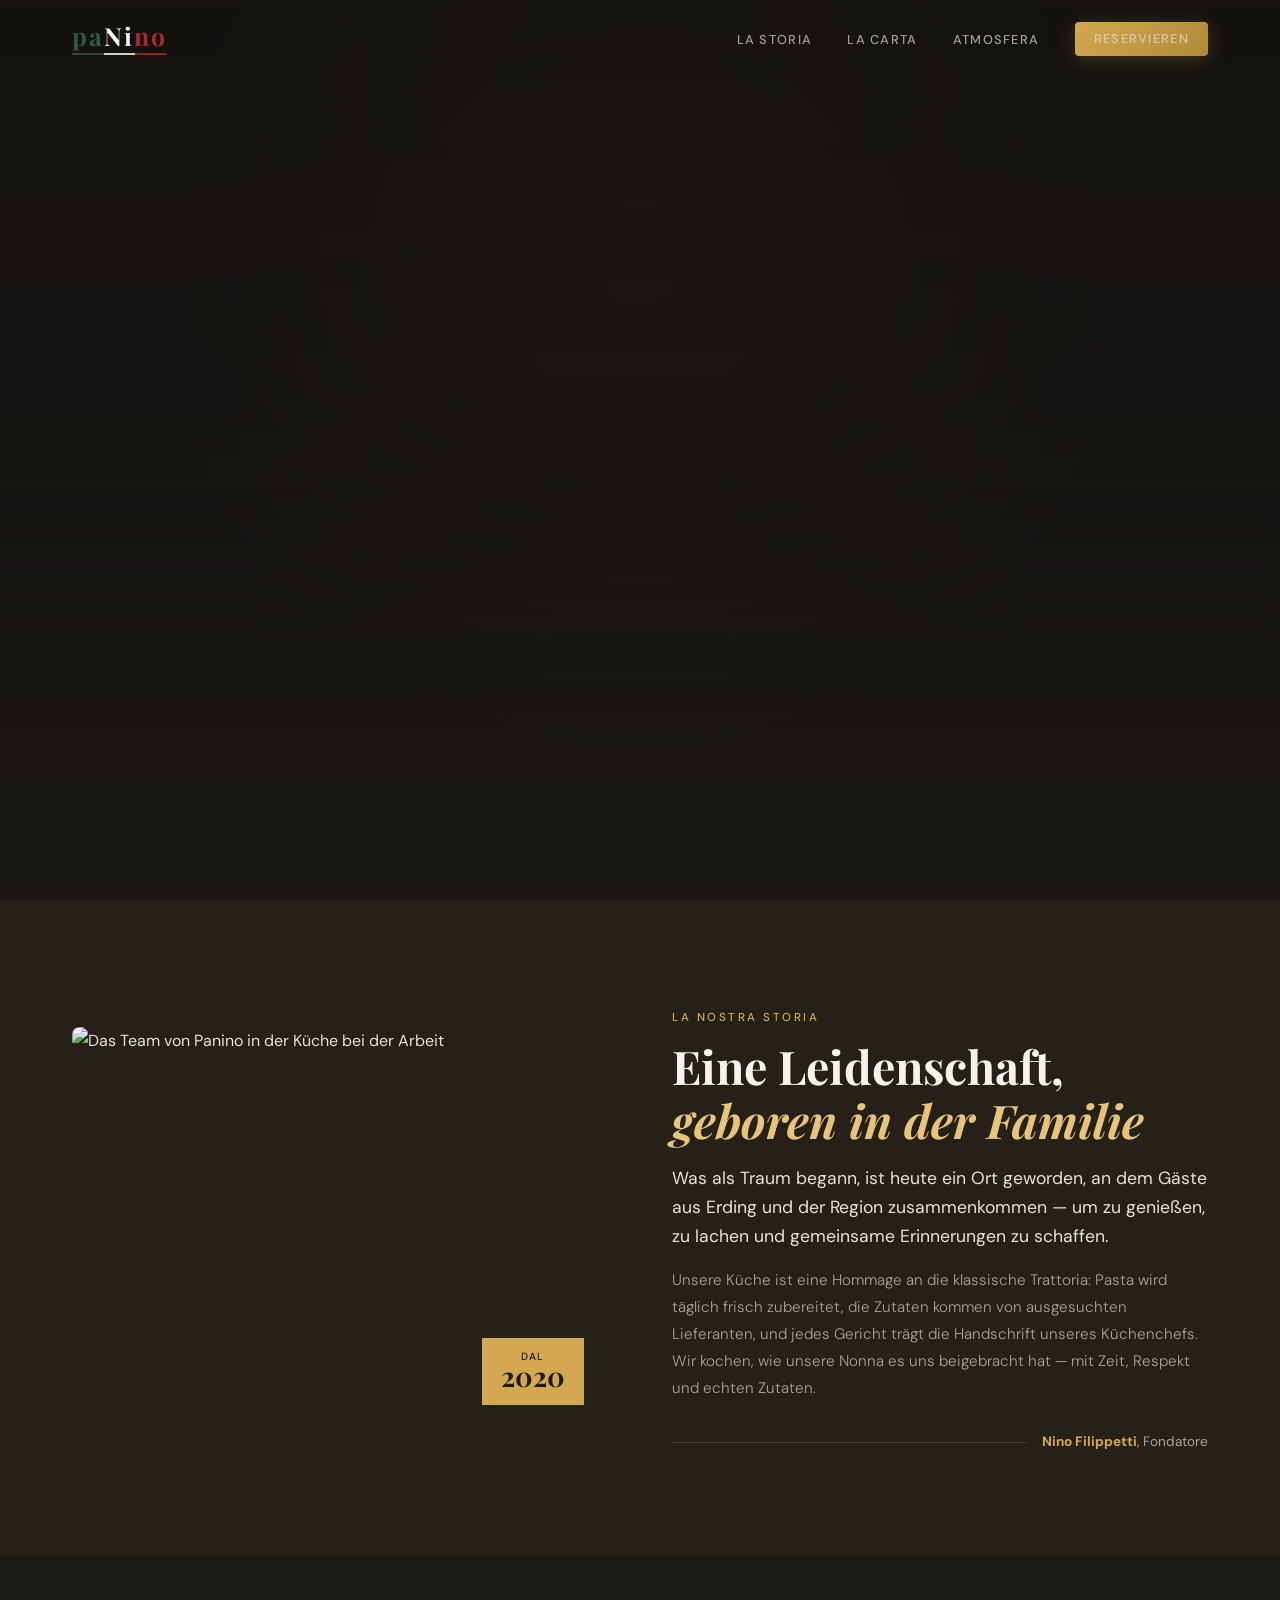
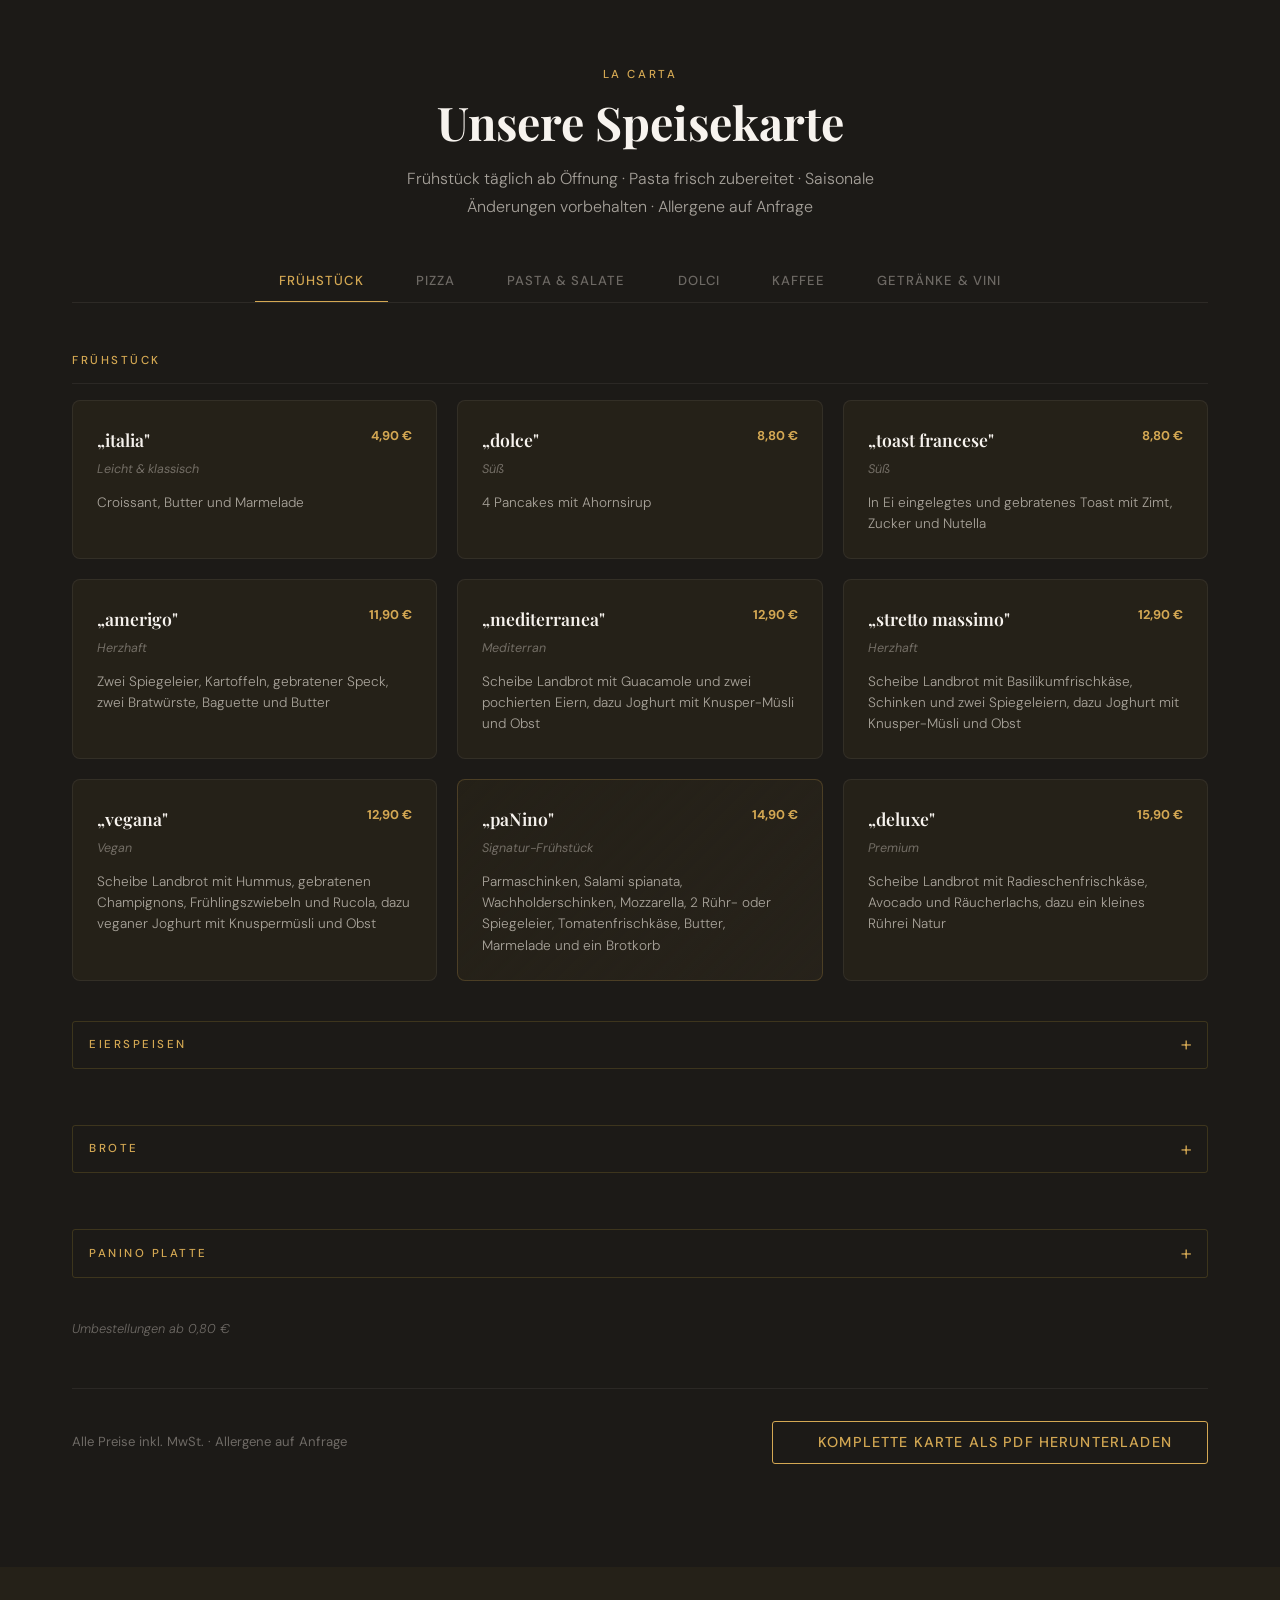
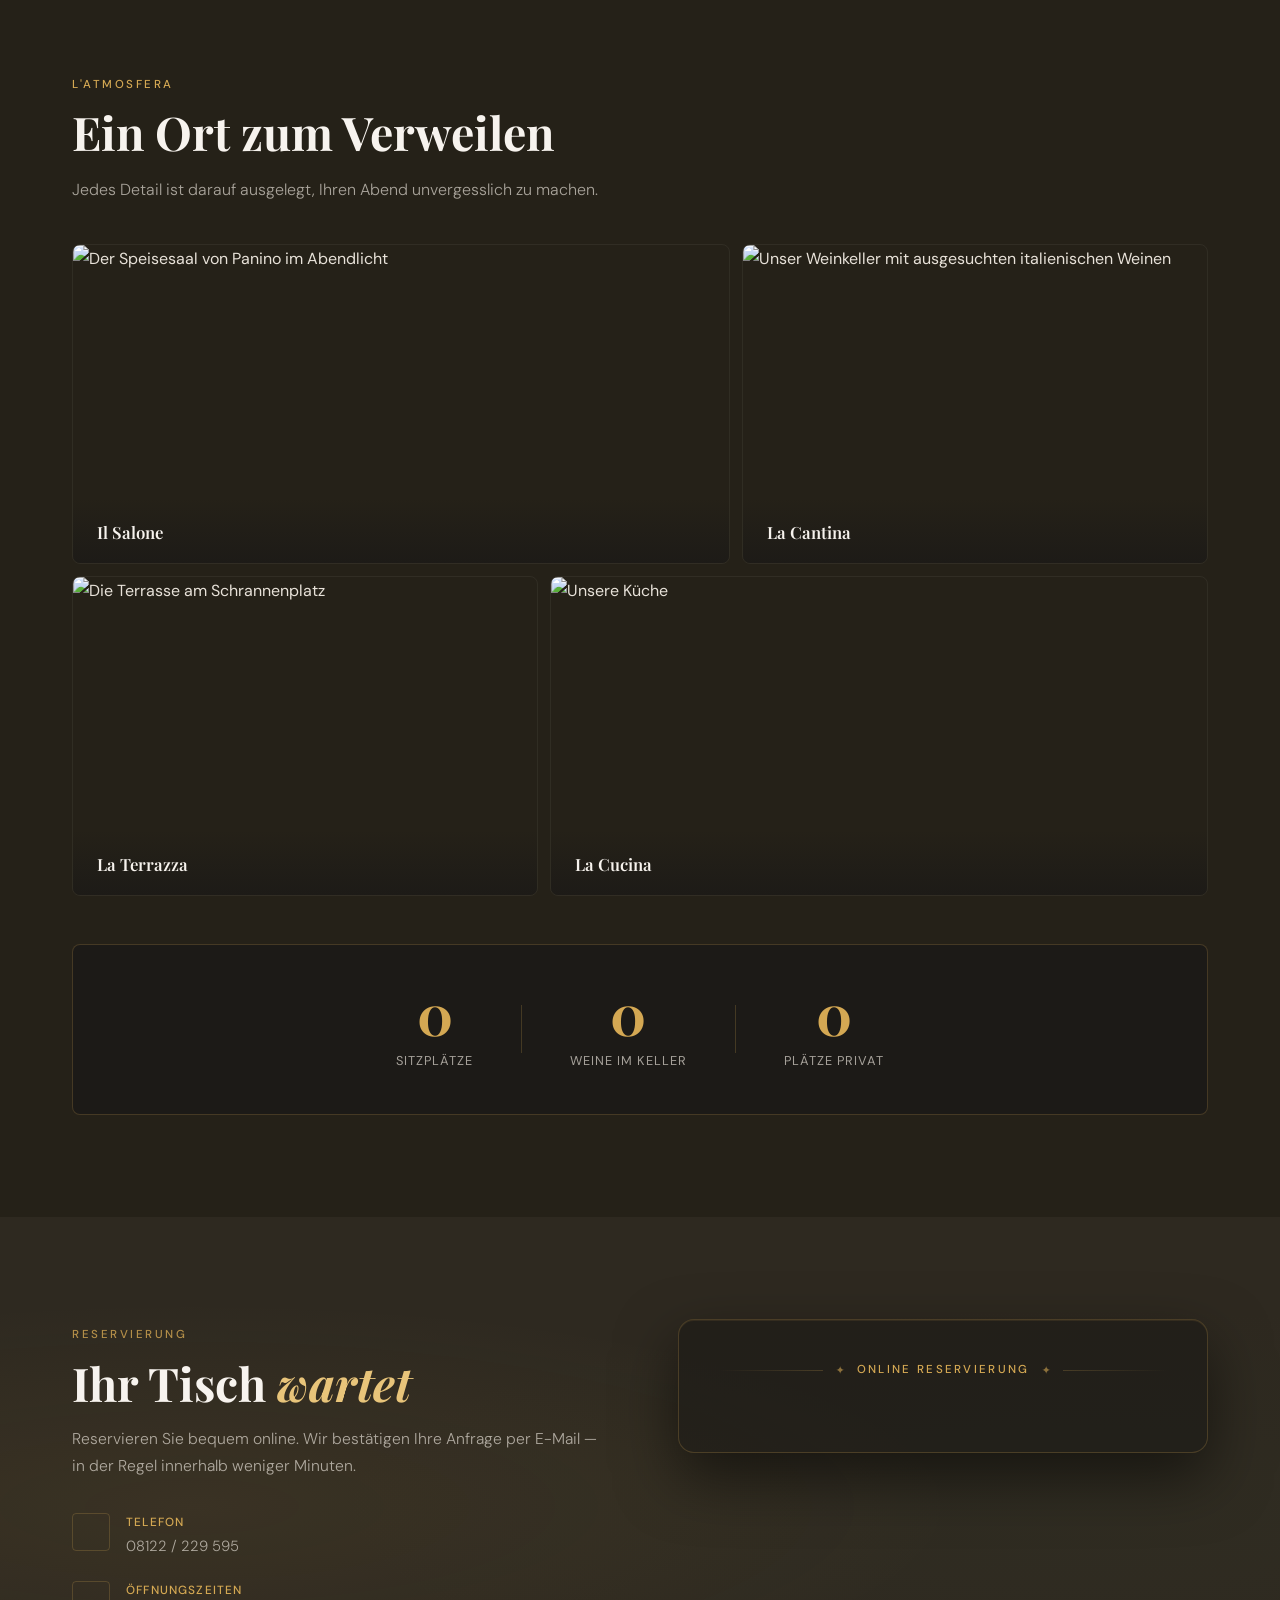
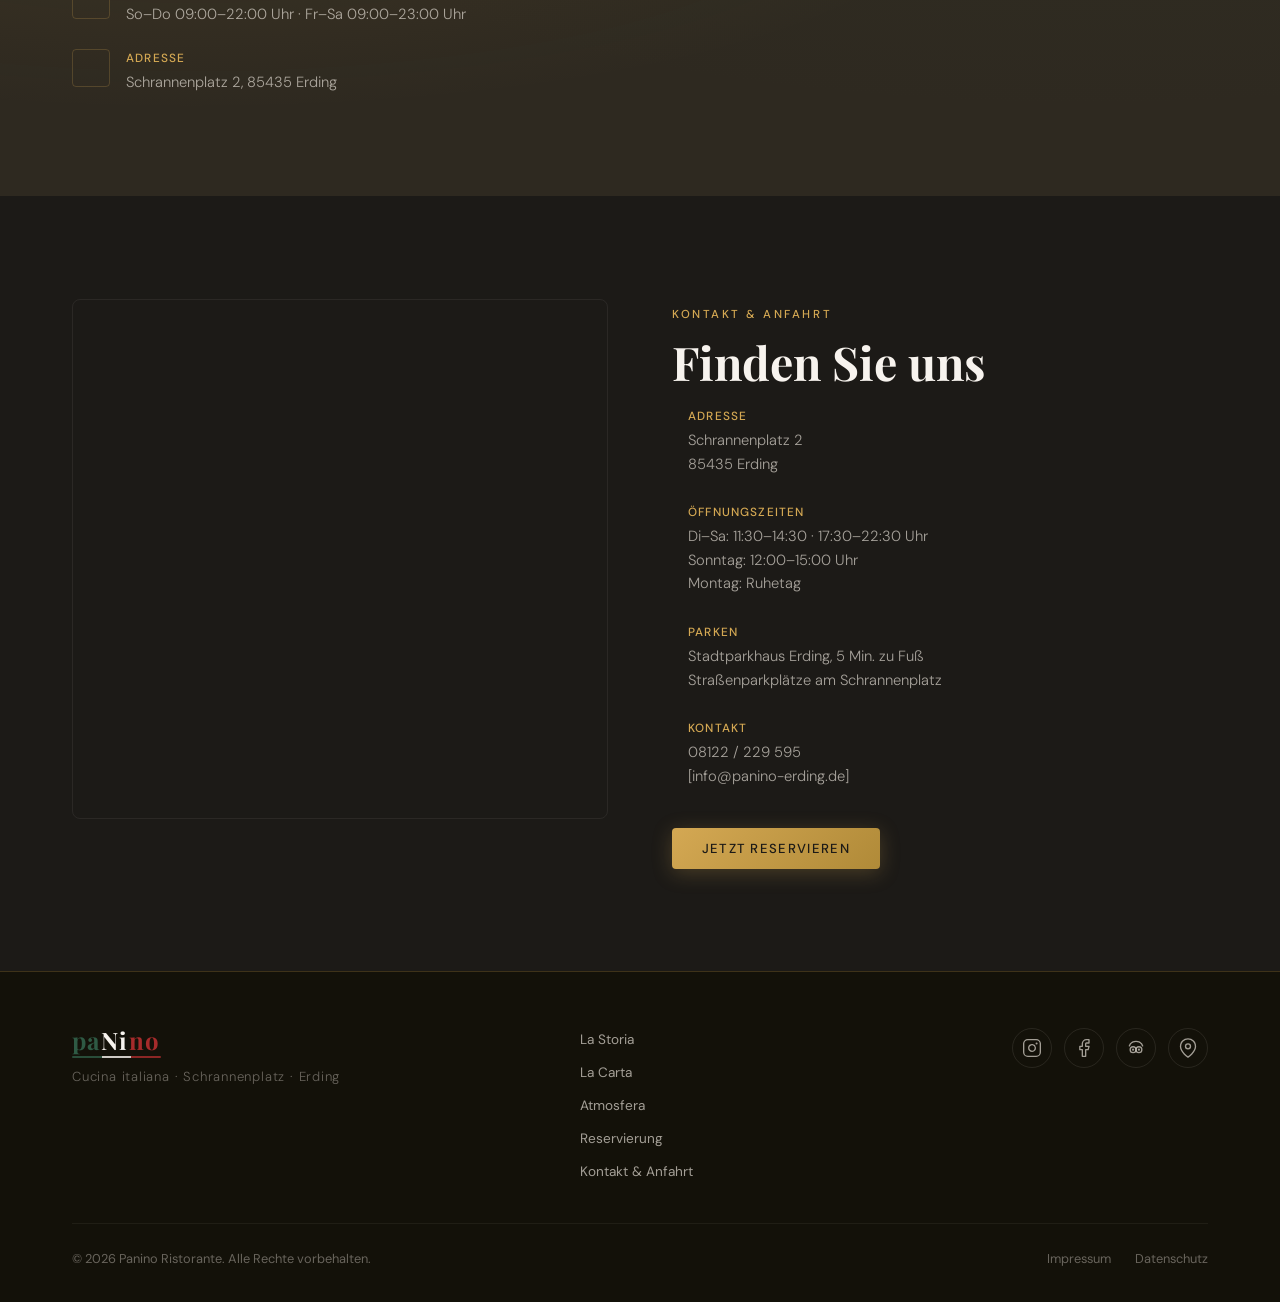
==== index.html @ 469fb8ca "bdfb" ====
<!DOCTYPE html>
<html lang="de">
<head>
  <meta charset="UTF-8">
  <meta name="viewport" content="width=device-width, initial-scale=1.0">
  <meta name="description" content="Panino – Cucina italiana am Schrannenplatz in Erding. Authentische italienische Küche, frische Pasta und edles Ambiente. Tisch online reservieren.">
  <meta property="og:title" content="Panino – Ristorante · Erding">
  <meta property="og:description" content="Cucina italiana am Schrannenplatz in Erding.">
  <title>Panino – Ristorante · Erding</title>

  <link rel="icon" href="assets/icons/favicon.svg" type="image/svg+xml">
  <link rel="preconnect" href="https://fonts.googleapis.com">
  <link rel="preconnect" href="https://fonts.gstatic.com" crossorigin>
  <link href="https://fonts.googleapis.com/css2?family=Playfair+Display:ital,wght@0,400;0,700;1,400&family=DM+Sans:opsz,wght@9..40,300;9..40,400;9..40,500&display=swap" rel="stylesheet">
  <link rel="stylesheet" href="css/style.css">
</head>
<body>

  <!-- ══════════════════════════════════════
       NAVIGATION
  ══════════════════════════════════════ -->
  <header class="nav" id="nav">
    <div class="container nav-inner">
      <a href="#home" class="nav-logo" aria-label="Panino – Startseite">
        <span class="logo-wordmark"><span class="logo-pa">pa</span><span class="logo-ni">Ni</span><span class="logo-no">no</span></span>
        <span class="logo-tricolor" aria-hidden="true"></span>
      </a>

      <nav aria-label="Hauptnavigation">
        <ul class="nav-links" id="navLinks" role="list">
          <li><a href="#storia">La Storia</a></li>
          <li><a href="#carta">La Carta</a></li>
          <li><a href="#atmosfera">Atmosfera</a></li>
          <li>
            <a href="#prenotazione" class="btn btn-gold btn-sm">
              Reservieren
            </a>
          </li>
        </ul>
      </nav>

      <button class="nav-toggle" id="navToggle" type="button"
              aria-label="Menü öffnen" aria-expanded="false" aria-controls="navLinks">
        <span></span>
        <span></span>
        <span></span>
      </button>
    </div>
  </header>


  <!-- ══════════════════════════════════════
       1. HERO
  ══════════════════════════════════════ -->
  <section class="hero" id="home" aria-label="Willkommen bei Panino">
    <video class="hero-bg" aria-hidden="true"
           autoplay muted loop playsinline preload="none">
      <source src="https://www.pexels.com/de-de/download/video/6089914/?fps=29.97&h=1080&w=2048"
              type="video/mp4">
    </video>
    <div class="hero-overlay" aria-hidden="true"></div>

    <div class="hero-content">
      <p class="hero-eyebrow" data-gsap="eyebrow">
        Cucina Italiana &middot; Schrannenplatz, Erding
      </p>
      <h1 class="hero-title">
        <span class="hero-title-line" data-gsap="title-line">Dove ogni pasto</span>
        <span class="hero-title-line hero-title-italic" data-gsap="title-line">diventa un ricordo</span>
      </h1>
      <p class="hero-subtitle" data-gsap="subtitle">
        Authentische italienische Küche, täglich frische Pasta und ein Ambiente,
        das Sie vergessen lässt, wo Sie sind.
      </p>
      <div class="hero-actions" data-gsap="actions">
        <a href="#carta" class="btn btn-outline">Speisekarte entdecken</a>
        <a href="#prenotazione" class="btn btn-gold">
          Tisch reservieren
        </a>
      </div>
    </div>

    <div class="hero-scroll-indicator" aria-hidden="true">
      <div class="scroll-line"></div>
      <span>Scroll</span>
    </div>
  </section>


  <!-- ══════════════════════════════════════
       2. LA STORIA
  ══════════════════════════════════════ -->
  <section class="section storia" id="storia" aria-label="Unsere Geschichte">
    <div class="container storia-grid">

      <div class="storia-image-wrap" data-gsap="from-left">
        <img
          src="https://images.unsplash.com/photo-1414235077428-338989a2e8c0?q=80&w=900&auto=format&fit=crop"
          alt="Das Team von Panino in der Küche bei der Arbeit"
          width="900" height="700"
          loading="lazy">
        <div class="storia-badge" aria-hidden="true">
          <span>dal</span>
          <strong>2020</strong>
        </div>
      </div>

      <div class="storia-text" data-gsap="from-right">
        <span class="section-eyebrow">La nostra storia</span>
        <h2 class="section-title">
          Eine Leidenschaft, <em>geboren in der Familie</em>
        </h2>
        <p class="storia-lead">
          Was als Traum begann, ist heute ein Ort geworden, an dem Gäste aus Erding
          und der Region zusammenkommen — um zu genießen, zu lachen und
          gemeinsame Erinnerungen zu schaffen.
        </p>
        <p class="storia-body">
          Unsere Küche ist eine Hommage an die klassische Trattoria:
          Pasta wird täglich frisch zubereitet, die Zutaten kommen von
          ausgesuchten Lieferanten, und jedes Gericht trägt die
          Handschrift unseres Küchenchefs.
          Wir kochen, wie unsere Nonna es uns beigebracht hat —
          mit Zeit, Respekt und echten Zutaten.
        </p>
        <div class="storia-signature">
          <div class="signature-line" aria-hidden="true"></div>
          <p><strong>Nino Filippetti</strong>, Fondatore</p>
        </div>
      </div>

    </div>
  </section>


  <!-- ══════════════════════════════════════
       3. LA CARTA
  ══════════════════════════════════════ -->
  <section class="section carta" id="carta" aria-label="Speisekarte">
    <div class="container">

      <div class="carta-header" data-gsap="fade-up">
        <span class="section-eyebrow">La Carta</span>
        <h2 class="section-title">Unsere Speisekarte</h2>
        <p class="section-subtitle">
          Frühstück täglich ab Öffnung · Pasta frisch zubereitet ·
          Saisonale Änderungen vorbehalten · Allergene auf Anfrage
        </p>
      </div>

      <div class="carta-tabs-wrap" data-gsap="fade-up">
        <div class="carta-tabs" role="tablist" aria-label="Speisekarte Kategorien">
          <button class="tab-btn active" role="tab" type="button"
                  aria-selected="true" aria-controls="tab-fruehstueck" data-tab="fruehstueck">
            Frühstück
          </button>
          <button class="tab-btn" role="tab" type="button"
                  aria-selected="false" aria-controls="tab-pizza" data-tab="pizza">
            Pizza
          </button>
          <button class="tab-btn" role="tab" type="button"
                  aria-selected="false" aria-controls="tab-pasta" data-tab="pasta">
            Pasta &amp; Salate
          </button>
          <button class="tab-btn" role="tab" type="button"
                  aria-selected="false" aria-controls="tab-dolci" data-tab="dolci">
            Dolci
          </button>
          <button class="tab-btn" role="tab" type="button"
                  aria-selected="false" aria-controls="tab-kaffee" data-tab="kaffee">
            Kaffee
          </button>
          <button class="tab-btn" role="tab" type="button"
                  aria-selected="false" aria-controls="tab-getraenke" data-tab="getraenke">
            Getränke &amp; Vini
          </button>
        </div>
      </div>

      <!-- Frühstück -->
      <div class="tab-panel active" id="tab-fruehstueck" role="tabpanel">

        <div class="menu-subsection">
          <span class="menu-subsection-title">Frühstück</span>
        </div>
        <div class="vini-grid">
          <article class="vino-card">
            <div class="vino-top">
              <div><h3>„italia"</h3><p class="vino-region">Leicht &amp; klassisch</p></div>
              <div class="vino-prices"><span><strong>4,90 €</strong></span></div>
            </div>
            <p class="vino-desc">Croissant, Butter und Marmelade</p>
          </article>
          <article class="vino-card">
            <div class="vino-top">
              <div><h3>„dolce"</h3><p class="vino-region">Süß</p></div>
              <div class="vino-prices"><span><strong>8,80 €</strong></span></div>
            </div>
            <p class="vino-desc">4 Pancakes mit Ahornsirup</p>
          </article>
          <article class="vino-card">
            <div class="vino-top">
              <div><h3>„toast francese"</h3><p class="vino-region">Süß</p></div>
              <div class="vino-prices"><span><strong>8,80 €</strong></span></div>
            </div>
            <p class="vino-desc">In Ei eingelegtes und gebratenes Toast mit Zimt, Zucker und Nutella</p>
          </article>
          <article class="vino-card">
            <div class="vino-top">
              <div><h3>„amerigo"</h3><p class="vino-region">Herzhaft</p></div>
              <div class="vino-prices"><span><strong>11,90 €</strong></span></div>
            </div>
            <p class="vino-desc">Zwei Spiegeleier, Kartoffeln, gebratener Speck, zwei Bratwürste, Baguette und Butter</p>
          </article>
          <article class="vino-card">
            <div class="vino-top">
              <div><h3>„mediterranea"</h3><p class="vino-region">Mediterran</p></div>
              <div class="vino-prices"><span><strong>12,90 €</strong></span></div>
            </div>
            <p class="vino-desc">Scheibe Landbrot mit Guacamole und zwei pochierten Eiern, dazu Joghurt mit Knusper-Müsli und Obst</p>
          </article>
          <article class="vino-card">
            <div class="vino-top">
              <div><h3>„stretto massimo"</h3><p class="vino-region">Herzhaft</p></div>
              <div class="vino-prices"><span><strong>12,90 €</strong></span></div>
            </div>
            <p class="vino-desc">Scheibe Landbrot mit Basilikumfrischkäse, Schinken und zwei Spiegeleiern, dazu Joghurt mit Knusper-Müsli und Obst</p>
          </article>
          <article class="vino-card">
            <div class="vino-top">
              <div><h3>„vegana"</h3><p class="vino-region">Vegan</p></div>
              <div class="vino-prices"><span><strong>12,90 €</strong></span></div>
            </div>
            <p class="vino-desc">Scheibe Landbrot mit Hummus, gebratenen Champignons, Frühlingszwiebeln und Rucola, dazu veganer Joghurt mit Knuspermüsli und Obst</p>
          </article>
          <article class="vino-card vino-featured">
            <div class="vino-top">
              <div><h3>„paNino"</h3><p class="vino-region">Signatur-Frühstück</p></div>
              <div class="vino-prices"><span><strong>14,90 €</strong></span></div>
            </div>
            <p class="vino-desc">Parmaschinken, Salami spianata, Wachholderschinken, Mozzarella, 2 Rühr- oder Spiegeleier, Tomatenfrischkäse, Butter, Marmelade und ein Brotkorb</p>
          </article>
          <article class="vino-card">
            <div class="vino-top">
              <div><h3>„deluxe"</h3><p class="vino-region">Premium</p></div>
              <div class="vino-prices"><span><strong>15,90 €</strong></span></div>
            </div>
            <p class="vino-desc">Scheibe Landbrot mit Radieschenfrischkäse, Avocado und Räucherlachs, dazu ein kleines Rührei Natur</p>
          </article>
        </div>

        <div class="menu-subsection">
          <span class="menu-subsection-title">Eierspeisen</span>
          <p class="menu-subsection-note">3 Rühreier oder 3 Spiegeleier · serviert mit Backwaren und Butter</p>
        </div>
        <div class="vini-grid">
          <article class="vino-card">
            <div class="vino-top">
              <div><h3>Natur</h3></div>
              <div class="vino-prices"><span><strong>6,80 €</strong></span></div>
            </div>
          </article>
          <article class="vino-card">
            <div class="vino-top">
              <div><h3>mit Kochschinken</h3></div>
              <div class="vino-prices"><span><strong>8,80 €</strong></span></div>
            </div>
            <p class="vino-desc">Mit gebratenem Kochschinken</p>
          </article>
          <article class="vino-card">
            <div class="vino-top">
              <div><h3>mit Speck</h3></div>
              <div class="vino-prices"><span><strong>8,80 €</strong></span></div>
            </div>
            <p class="vino-desc">Mit gebratenem Speck</p>
          </article>
          <article class="vino-card">
            <div class="vino-top">
              <div><h3>mit Tomate &amp; Lauchzwiebeln</h3></div>
              <div class="vino-prices"><span><strong>7,80 €</strong></span></div>
            </div>
          </article>
          <article class="vino-card">
            <div class="vino-top">
              <div><h3>mit Avocado</h3></div>
              <div class="vino-prices"><span><strong>9,80 €</strong></span></div>
            </div>
          </article>
          <article class="vino-card">
            <div class="vino-top">
              <div><h3>mit Räucherlachs &amp; Meerrettich</h3></div>
              <div class="vino-prices"><span><strong>9,80 €</strong></span></div>
            </div>
          </article>
        </div>

        <div class="menu-subsection">
          <span class="menu-subsection-title">Brote</span>
        </div>
        <div class="vini-grid">
          <article class="vino-card">
            <div class="vino-top">
              <div><h3>„pane siciliana"</h3></div>
              <div class="vino-prices"><span><strong>8,10 €</strong></span></div>
            </div>
            <p class="vino-desc">Basilikumfrischkäse, gegrillte Paprika, Mozzarella und frischer Rucola</p>
          </article>
          <article class="vino-card">
            <div class="vino-top">
              <div><h3>„pane capri"</h3></div>
              <div class="vino-prices"><span><strong>8,10 €</strong></span></div>
            </div>
            <p class="vino-desc">Basilikumfrischkäse, frische Tomaten und Mozzarella</p>
          </article>
          <article class="vino-card">
            <div class="vino-top">
              <div><h3>„pane hummus"</h3><p class="vino-region">Vegan</p></div>
              <div class="vino-prices"><span><strong>8,10 €</strong></span></div>
            </div>
            <p class="vino-desc">Hummus, Avocado und karamellisierte Zwiebeln</p>
          </article>
          <article class="vino-card">
            <div class="vino-top">
              <div><h3>„pane rosella"</h3></div>
              <div class="vino-prices"><span><strong>8,50 €</strong></span></div>
            </div>
            <p class="vino-desc">Warmer Kartoffel-Rosmarin-Frischkäse</p>
          </article>
          <article class="vino-card">
            <div class="vino-top">
              <div><h3>„pane vegetariana"</h3><p class="vino-region">Vegetarisch</p></div>
              <div class="vino-prices"><span><strong>8,50 €</strong></span></div>
            </div>
            <p class="vino-desc">Aprikose-Rosmarinfrischkäse, Ziegenkäse, Honig und frischer Rucola</p>
          </article>
        </div>

        <div class="menu-subsection">
          <span class="menu-subsection-title">paNino Platte</span>
        </div>
        <div class="vini-grid">
          <article class="vino-card vino-featured">
            <div class="vino-top">
              <div><h3>„tagliere misto"</h3><p class="vino-region">Wurst &amp; Käse</p></div>
              <div class="vino-prices"><span><strong>16,90 €</strong></span></div>
            </div>
            <p class="vino-desc">Parmaschinken, Salami, Gorgonzola, Bergkäse, Parmigiano, gemischtes AntiPasti, Frischkäse und Brotkorb</p>
          </article>
          <article class="vino-card vino-featured">
            <div class="vino-top">
              <div><h3>„tagliere formaggi"</h3><p class="vino-region">Käse</p></div>
              <div class="vino-prices"><span><strong>16,90 €</strong></span></div>
            </div>
            <p class="vino-desc">Gorgonzola, Mozzarella mit Tomate, Bergkäse, Parmigiano, gemischtes AntiPasti, Frischkäse und Brotkorb</p>
          </article>
        </div>
        <p class="menu-note">Umbestellungen ab 0,80 €</p>

      </div>

      <!-- Pizza -->
      <div class="tab-panel" id="tab-pizza" role="tabpanel" hidden>

        <div class="menu-subsection">
          <span class="menu-subsection-title">Pizzabrot</span>
          <p class="menu-subsection-note">32 cm</p>
        </div>
        <div class="vini-grid">
          <article class="vino-card">
            <div class="vino-top">
              <div><h3>„pane bianco"</h3></div>
              <div class="vino-prices"><span><strong>6,90 €</strong></span></div>
            </div>
            <p class="vino-desc">Weißes Pizzabrot mit Knoblauchöl</p>
          </article>
          <article class="vino-card">
            <div class="vino-top">
              <div><h3>„pane rosso"</h3></div>
              <div class="vino-prices"><span><strong>6,90 €</strong></span></div>
            </div>
            <p class="vino-desc">Pizzabrot mit Tomatensauce und Knoblauchöl</p>
          </article>
          <article class="vino-card">
            <div class="vino-top">
              <div><h3>„bruschetta"</h3></div>
              <div class="vino-prices"><span><strong>7,90 €</strong></span></div>
            </div>
            <p class="vino-desc">Warmes Pane pugliese mit Tomaten, roten Zwiebeln und Knoblauch</p>
          </article>
        </div>

        <div class="menu-subsection">
          <span class="menu-subsection-title">Pizza paNino</span>
          <p class="menu-subsection-note">32 cm · Basis: Tomatensauce &amp; Mozzarella</p>
        </div>
        <div class="vini-grid">
          <article class="vino-card">
            <div class="vino-top">
              <div><h3>„margherita"</h3></div>
              <div class="vino-prices"><span><strong>8,90 €</strong></span></div>
            </div>
            <p class="vino-desc">Tomatensauce und Mozzarella</p>
          </article>
          <article class="vino-card">
            <div class="vino-top">
              <div><h3>„funghi"</h3></div>
              <div class="vino-prices"><span><strong>10,50 €</strong></span></div>
            </div>
            <p class="vino-desc">Tomatensauce, Mozzarella und Champignons</p>
          </article>
          <article class="vino-card">
            <div class="vino-top">
              <div><h3>„salame"</h3></div>
              <div class="vino-prices"><span><strong>10,90 €</strong></span></div>
            </div>
            <p class="vino-desc">Tomatensauce, Mozzarella und Salami</p>
          </article>
          <article class="vino-card">
            <div class="vino-top">
              <div><h3>„prosciutto"</h3></div>
              <div class="vino-prices"><span><strong>10,90 €</strong></span></div>
            </div>
            <p class="vino-desc">Tomatensauce, Mozzarella und Schinken</p>
          </article>
          <article class="vino-card">
            <div class="vino-top">
              <div><h3>„pomodorini e cipolla rosse"</h3></div>
              <div class="vino-prices"><span><strong>11,90 €</strong></span></div>
            </div>
            <p class="vino-desc">Tomatensauce, Mozzarella, Kirschtomaten, rote Zwiebeln und Rucola</p>
          </article>
          <article class="vino-card">
            <div class="vino-top">
              <div><h3>„regina"</h3></div>
              <div class="vino-prices"><span><strong>11,90 €</strong></span></div>
            </div>
            <p class="vino-desc">Tomatensauce, Mozzarella, Schinken und Champignons</p>
          </article>
          <article class="vino-card">
            <div class="vino-top">
              <div><h3>„puttanesca"</h3></div>
              <div class="vino-prices"><span><strong>11,90 €</strong></span></div>
            </div>
            <p class="vino-desc">Tomatensauce, Mozzarella, Sardellen, Oliven und Kapern</p>
          </article>
          <article class="vino-card">
            <div class="vino-top">
              <div><h3>„diavola"</h3></div>
              <div class="vino-prices"><span><strong>12,90 €</strong></span></div>
            </div>
            <p class="vino-desc">Tomatensauce, Mozzarella, scharfe Salami und Rucola</p>
          </article>
          <article class="vino-card">
            <div class="vino-top">
              <div><h3>„gorgonzola"</h3></div>
              <div class="vino-prices"><span><strong>12,90 €</strong></span></div>
            </div>
            <p class="vino-desc">Tomatensauce, Mozzarella, Gorgonzola und Birnenspalten</p>
          </article>
          <article class="vino-card">
            <div class="vino-top">
              <div><h3>„tonno e cipolla"</h3></div>
              <div class="vino-prices"><span><strong>13,50 €</strong></span></div>
            </div>
            <p class="vino-desc">Tomatensauce, Mozzarella, Thunfisch und rote Zwiebeln</p>
          </article>
          <article class="vino-card">
            <div class="vino-top">
              <div><h3>„capricciosa"</h3></div>
              <div class="vino-prices"><span><strong>13,50 €</strong></span></div>
            </div>
            <p class="vino-desc">Tomatensauce, Mozzarella, Schinken, Peperoni, Champignons und Oliven</p>
          </article>
          <article class="vino-card">
            <div class="vino-top">
              <div><h3>„parma"</h3></div>
              <div class="vino-prices"><span><strong>13,90 €</strong></span></div>
            </div>
            <p class="vino-desc">Tomatensauce, Mozzarella, Parmaschinken, Parmesan und Rucola</p>
          </article>
          <article class="vino-card">
            <div class="vino-top">
              <div><h3>„bufalina"</h3></div>
              <div class="vino-prices"><span><strong>13,90 €</strong></span></div>
            </div>
            <p class="vino-desc">Tomatensauce, Mozzarella, Tomatenscheiben, Büffelmozzarella und Rucola</p>
          </article>
          <article class="vino-card vino-featured">
            <div class="vino-top">
              <div><h3>„tartufo"</h3><p class="vino-region">Premium · Trüffel</p></div>
              <div class="vino-prices"><span><strong>16,90 €</strong></span></div>
            </div>
            <p class="vino-desc">Tomatensauce, Mozzarella und eingelegtem Trüffel</p>
          </article>
        </div>
        <p class="menu-note">Umbestellungen ab 0,80 €</p>

      </div>

      <!-- Pasta & Salate -->
      <div class="tab-panel" id="tab-pasta" role="tabpanel" hidden>

        <div class="menu-subsection">
          <span class="menu-subsection-title">Salate</span>
        </div>
        <div class="vini-grid">
          <article class="vino-card">
            <div class="vino-top">
              <div><h3>„caprese di bufala"</h3><p class="vino-region">Vegetarisch</p></div>
              <div class="vino-prices"><span><strong>13,50 €</strong></span></div>
            </div>
            <p class="vino-desc">Büffelmozzarella mit Tomatenscheiben, Basilikumpesto und Rucola</p>
          </article>
          <article class="vino-card">
            <div class="vino-top">
              <div><h3>„insalata pollo"</h3></div>
              <div class="vino-prices"><span><strong>15,80 €</strong></span></div>
            </div>
            <p class="vino-desc">Bunter Salatteller mit Hähnchenbrustfilet (Basilikumpesto oder Teriyaki), Mozzarella, Walnüssen und Croutons</p>
          </article>
          <article class="vino-card">
            <div class="vino-top">
              <div><h3>„insalata capra"</h3><p class="vino-region">Vegetarisch</p></div>
              <div class="vino-prices"><span><strong>15,80 €</strong></span></div>
            </div>
            <p class="vino-desc">Bunter Salatteller mit gegrilltem Ziegenkäse, Birnenspalten, Walnüssen und Feigensenf</p>
          </article>
          <article class="vino-card">
            <div class="vino-top">
              <div><h3>„insalata salmone e avocado"</h3></div>
              <div class="vino-prices"><span><strong>16,90 €</strong></span></div>
            </div>
            <p class="vino-desc">Bunter Salatteller mit gegrilltem Lachs und Avocado</p>
          </article>
        </div>

        <div class="menu-subsection">
          <span class="menu-subsection-title">Pasta</span>
        </div>
        <div class="vini-grid">
          <article class="vino-card">
            <div class="vino-top">
              <div><h3>„rigatoni italia"</h3></div>
              <div class="vino-prices"><span><strong>12,50 €</strong></span></div>
            </div>
            <p class="vino-desc">Rigatoni mit Frühlingszwiebeln, Kirschtomaten, Mozzarella und Rucola</p>
          </article>
          <article class="vino-card">
            <div class="vino-top">
              <div><h3>„rigatoni al forno"</h3><p class="vino-region">Überbacken</p></div>
              <div class="vino-prices"><span><strong>12,50 €</strong></span></div>
            </div>
            <p class="vino-desc">Rigatoni mit Erbsen, Schinken und Champignons in Tomaten-Sahnesauce</p>
          </article>
          <article class="vino-card">
            <div class="vino-top">
              <div><h3>„spaghetti calabrese"</h3></div>
              <div class="vino-prices"><span><strong>12,90 €</strong></span></div>
            </div>
            <p class="vino-desc">Spaghetti in Tomatensauce mit frischer Salsiccia, Knoblauch und Basilikum</p>
          </article>
          <article class="vino-card">
            <div class="vino-top">
              <div><h3>„ravioli piemontesi"</h3></div>
              <div class="vino-prices"><span><strong>13,90 €</strong></span></div>
            </div>
            <p class="vino-desc">Ravioli mit Ricotta-Spinat-Füllung an Salbei-Zitronenbuttersauce und Parmesan</p>
          </article>
          <article class="vino-card">
            <div class="vino-top">
              <div><h3>„spaghetti salmone e zucchine"</h3></div>
              <div class="vino-prices"><span><strong>14,90 €</strong></span></div>
            </div>
            <p class="vino-desc">Spaghetti mit Lachs und Zucchini in Sahnesauce</p>
          </article>
          <article class="vino-card vino-featured">
            <div class="vino-top">
              <div><h3>„spaghetti al tartufo"</h3><p class="vino-region">Premium · Trüffel</p></div>
              <div class="vino-prices"><span><strong>16,90 €</strong></span></div>
            </div>
            <p class="vino-desc">Spaghetti in cremiger Parmesansauce mit eingelegtem Trüffel</p>
          </article>
        </div>

      </div>

      <!-- Dolci -->
      <div class="tab-panel" id="tab-dolci" role="tabpanel" hidden>

        <div class="menu-subsection">
          <span class="menu-subsection-title">Süßes</span>
        </div>
        <div class="vini-grid">
          <article class="vino-card">
            <div class="vino-top">
              <div><h3>„tortina calda al cioccolato"</h3></div>
              <div class="vino-prices"><span><strong>7,20 €</strong></span></div>
            </div>
            <p class="vino-desc">Warmes Schokoladen-Törtchen mit einer Kugel Vanilleeis</p>
          </article>
          <article class="vino-card">
            <div class="vino-top">
              <div><h3>„strudel di mela"</h3></div>
              <div class="vino-prices"><span><strong>7,20 €</strong></span></div>
            </div>
            <p class="vino-desc">Warmer Apfelstrudel mit Rosinen, dazu Vanillesauce</p>
          </article>
          <article class="vino-card">
            <div class="vino-top">
              <div><h3>„frittata dolce spezzettata"</h3></div>
              <div class="vino-prices"><span><strong>8,90 €</strong></span></div>
            </div>
            <p class="vino-desc">Kaiserschmarrn ohne Rosinen mit Apfelmus</p>
          </article>
        </div>

        <div class="menu-subsection">
          <span class="menu-subsection-title">Extras &amp; Beilagen</span>
        </div>
        <div class="vini-grid">
          <article class="vino-card">
            <div class="vino-top">
              <div><h3>Joghurt mit Knusper-Müsli</h3></div>
              <div class="vino-prices"><span><strong>6,50 €</strong></span></div>
            </div>
            <p class="vino-desc">Mit Honig, Nuss-Mix und frischem Obst</p>
          </article>
          <article class="vino-card">
            <div class="vino-top">
              <div><h3>Veganer Joghurt</h3><p class="vino-region">Vegan</p></div>
              <div class="vino-prices"><span><strong>6,90 €</strong></span></div>
            </div>
            <p class="vino-desc">Mit Knusper-Müsli, Agavensirup, Nuss-Mix und frischem Obst</p>
          </article>
          <article class="vino-card">
            <div class="vino-top">
              <div><h3>Croissant</h3><p class="vino-region">Solange der Vorrat reicht</p></div>
              <div class="vino-prices"><span><strong>2,50 €</strong></span></div>
            </div>
          </article>
          <article class="vino-card">
            <div class="vino-top">
              <div><h3>Breze</h3><p class="vino-region">Solange der Vorrat reicht</p></div>
              <div class="vino-prices">
                <span>natur <strong>2,00 €</strong></span>
                <span>mit Butter <strong>3,20 €</strong></span>
                <span>mit Aufstrich <strong>4,50 €</strong></span>
              </div>
            </div>
            <p class="vino-desc">Aufstriche: Radieschen-, Basilikum-Tomaten- oder Aprikose-Rosmarinfrischkäse</p>
          </article>
          <article class="vino-card">
            <div class="vino-top">
              <div><h3>Orangensaft frisch gepresst</h3></div>
              <div class="vino-prices">
                <span>0,2 l <strong>4,80 €</strong></span>
                <span>0,4 l <strong>8,50 €</strong></span>
              </div>
            </div>
          </article>
          <article class="vino-card">
            <div class="vino-top">
              <div><h3>Hausgemachte Erdbeermarmelade</h3></div>
              <div class="vino-prices"><span><strong>2,00 €</strong></span></div>
            </div>
          </article>
        </div>
        <p class="menu-note">Kuchen täglich frisch aus der Konditorei Beck, Landshut — in unserer Kuchenvitrine · Umbestellungen ab 0,80 €</p>

      </div>

      <!-- Kaffee -->
      <div class="tab-panel" id="tab-kaffee" role="tabpanel" hidden>

        <div class="menu-subsection">
          <span class="menu-subsection-title">Kaffee &amp; Espresso</span>
          <p class="menu-subsection-note">Auf Wunsch mit Hafer-, Soja- oder laktosefreier Milch (+0,70 €) · koffeinfrei möglich (+0,70 €)</p>
        </div>
        <div class="vini-grid">
          <article class="vino-card">
            <div class="vino-top">
              <div><h3>Espresso</h3></div>
              <div class="vino-prices">
                <span>piccolo <strong>1,90 €</strong></span>
                <span>doppio <strong>3,80 €</strong></span>
              </div>
            </div>
          </article>
          <article class="vino-card">
            <div class="vino-top">
              <div><h3>Espresso Macchiato</h3></div>
              <div class="vino-prices">
                <span>piccolo <strong>2,20 €</strong></span>
                <span>doppio <strong>4,00 €</strong></span>
              </div>
            </div>
          </article>
          <article class="vino-card">
            <div class="vino-top">
              <div><h3>Filterkaffee</h3></div>
              <div class="vino-prices">
                <span>klein <strong>3,00 €</strong></span>
                <span>grande <strong>3,70 €</strong></span>
              </div>
            </div>
          </article>
          <article class="vino-card">
            <div class="vino-top">
              <div><h3>Cappuccino</h3></div>
              <div class="vino-prices">
                <span>klein <strong>3,30 €</strong></span>
                <span>grande <strong>4,80 €</strong></span>
              </div>
            </div>
          </article>
          <article class="vino-card">
            <div class="vino-top">
              <div><h3>Kaffee Crema</h3></div>
              <div class="vino-prices"><span><strong>3,70 €</strong></span></div>
            </div>
          </article>
          <article class="vino-card">
            <div class="vino-top">
              <div><h3>Milchkaffee</h3></div>
              <div class="vino-prices"><span><strong>3,90 €</strong></span></div>
            </div>
          </article>
          <article class="vino-card">
            <div class="vino-top">
              <div><h3>Latte Macchiato</h3></div>
              <div class="vino-prices"><span><strong>4,50 €</strong></span></div>
            </div>
          </article>
          <article class="vino-card">
            <div class="vino-top">
              <div><h3>Heiße Schokolade</h3></div>
              <div class="vino-prices"><span><strong>4,80 €</strong></span></div>
            </div>
          </article>
        </div>

        <div class="menu-subsection">
          <span class="menu-subsection-title">Spezialitäten</span>
        </div>
        <div class="vini-grid">
          <article class="vino-card">
            <div class="vino-top">
              <div><h3>Chai Latte</h3><p class="vino-region">Bio</p></div>
              <div class="vino-prices"><span><strong>5,40 €</strong></span></div>
            </div>
            <p class="vino-desc">Chai-Tee mit Zimtsirup und Milch</p>
          </article>
          <article class="vino-card">
            <div class="vino-top">
              <div><h3>Matcha Latte</h3><p class="vino-region">Bio</p></div>
              <div class="vino-prices"><span><strong>5,00 €</strong></span></div>
            </div>
            <p class="vino-desc">Matcha, Maca, Moringa, Weizen- und Gerstengras</p>
          </article>
          <article class="vino-card">
            <div class="vino-top">
              <div><h3>Goldene Milch</h3><p class="vino-region">Bio</p></div>
              <div class="vino-prices"><span><strong>5,00 €</strong></span></div>
            </div>
            <p class="vino-desc">Kurkuma, Ingwer, Zimt, Ashwaganda und Lucuma</p>
          </article>
          <article class="vino-card">
            <div class="vino-top">
              <div><h3>Heiße Inge</h3></div>
              <div class="vino-prices">
                <span>klassisch <strong>4,50 €</strong></span>
                <span>mit Shot <strong>5,80 €</strong></span>
              </div>
            </div>
            <p class="vino-desc">Ingwersirup, Zitronensaft, frischer Ingwer, Zitronenscheiben · auf Wunsch mit Orangen-Ingwer-Shot</p>
          </article>
          <article class="vino-card">
            <div class="vino-top">
              <div><h3>Heiße Orange</h3></div>
              <div class="vino-prices"><span><strong>4,50 €</strong></span></div>
            </div>
            <p class="vino-desc">Ingwer- und Orangensirup, frischer Ingwer und Orangenscheiben</p>
          </article>
          <article class="vino-card">
            <div class="vino-top">
              <div><h3>Glas Tee</h3><p class="vino-region">Bio · nach Wahl</p></div>
              <div class="vino-prices"><span><strong>4,20 €</strong></span></div>
            </div>
            <p class="vino-desc">Grüntee (Lung Ching / Mango-Orange) · Früchtetee (Orange-Ingwer / Tropical-Limette / Waldfrucht) · Kräuter, Rooibos oder Schwarztee</p>
          </article>
        </div>

        <div class="menu-subsection">
          <span class="menu-subsection-title">Kalt &amp; Eis</span>
        </div>
        <div class="vini-grid">
          <article class="vino-card">
            <div class="vino-top">
              <div><h3>Affogato</h3></div>
              <div class="vino-prices"><span><strong>4,80 €</strong></span></div>
            </div>
            <p class="vino-desc">Doppio Espresso mit einer Kugel Vanilleeis</p>
          </article>
          <article class="vino-card">
            <div class="vino-top">
              <div><h3>Iced Latte</h3></div>
              <div class="vino-prices"><span><strong>4,50 €</strong></span></div>
            </div>
            <p class="vino-desc">Kalte Milch mit einem Espresso</p>
          </article>
          <article class="vino-card vino-featured">
            <div class="vino-top">
              <div><h3>paNino's Shakerato</h3><p class="vino-region">Hauskreation</p></div>
              <div class="vino-prices"><span><strong>6,00 €</strong></span></div>
            </div>
            <p class="vino-desc">Geshakte Milch mit Vanillesirup und einem doppio Espresso</p>
          </article>
          <article class="vino-card">
            <div class="vino-top">
              <div><h3>Eiskaffee</h3><p class="vino-region">Saisonal</p></div>
              <div class="vino-prices"><span><strong>6,10 €</strong></span></div>
            </div>
            <p class="vino-desc">Kalter Kaffee mit zwei Kugeln Vanilleeis und Sahne</p>
          </article>
          <article class="vino-card">
            <div class="vino-top">
              <div><h3>Eisschokolade</h3><p class="vino-region">Saisonal</p></div>
              <div class="vino-prices"><span><strong>7,10 €</strong></span></div>
            </div>
            <p class="vino-desc">Kalte Schokolade mit zwei Kugeln Vanilleeis und Sahne</p>
          </article>
          <article class="vino-card">
            <div class="vino-top">
              <div><h3>Kindercappuccino</h3></div>
              <div class="vino-prices"><span><strong>0,50 €</strong></span></div>
            </div>
          </article>
        </div>

      </div>

      <!-- Getränke & Vini -->
      <div class="tab-panel" id="tab-getraenke" role="tabpanel" hidden>

        <div class="menu-subsection">
          <span class="menu-subsection-title">Weine offen</span>
        </div>
        <div class="vini-grid">
          <article class="vino-card">
            <div class="vino-top">
              <div><h3>Chardonnay Garganego del Veneto IGT</h3><p class="vino-region">Weißwein · Venetien · fruchtig, leicht, elegant</p></div>
              <div class="vino-prices"><span>0,2 l <strong>7,20 €</strong></span></div>
            </div>
            <p class="vino-desc">Aromen von Äpfeln und Brotkruste</p>
          </article>
          <article class="vino-card">
            <div class="vino-top">
              <div><h3>Pinot Grigio delle Venezie IGT</h3><p class="vino-region">Weißwein · Venetien · frisch, mild, schmelzig</p></div>
              <div class="vino-prices"><span>0,2 l <strong>7,20 €</strong></span></div>
            </div>
            <p class="vino-desc">Fruchtige Aromen mit Anklängen von Melone und Pfirsich</p>
          </article>
          <article class="vino-card vino-featured">
            <div class="vino-top">
              <div><h3>Cà dei Frati Lugana DOC</h3><p class="vino-region">Weißwein · Lombardei · mineralisch</p></div>
              <div class="vino-prices">
                <span>0,2 l <strong>8,90 €</strong></span>
                <span>0,75 l <strong>33,00 €</strong></span>
              </div>
            </div>
            <p class="vino-desc">Frisches Bouquet mit zarten Blütennoten, mineralische Note, Gewürze und kandierte Früchte</p>
          </article>
          <article class="vino-card vino-featured">
            <div class="vino-top">
              <div><h3>Moscato d'Asti DOCG</h3><p class="vino-region">Weißwein · Piemont · perlend, fruchtig</p></div>
              <div class="vino-prices"><span>0,75 l <strong>33,00 €</strong></span></div>
            </div>
            <p class="vino-desc">Weich und fruchtig mit ausgewogener Restsüße, brillantes helles Strohgelb</p>
          </article>
          <article class="vino-card">
            <div class="vino-top">
              <div><h3>Cerasuolo d'Abruzzo DOC</h3><p class="vino-region">Roséwein · Abruzzen · fruchtbetont</p></div>
              <div class="vino-prices">
                <span>0,2 l <strong>7,20 €</strong></span>
                <span>0,75 l <strong>24,50 €</strong></span>
              </div>
            </div>
            <p class="vino-desc">Würzig, saftig, frisch · Duft nach Waldfrüchten, gut eingebundene Säure</p>
          </article>
          <article class="vino-card">
            <div class="vino-top">
              <div><h3>Primitivo Salento IGT</h3><p class="vino-region">Rotwein · Apulien · kräftig</p></div>
              <div class="vino-prices">
                <span>0,2 l <strong>7,20 €</strong></span>
                <span>0,75 l <strong>25,50 €</strong></span>
              </div>
            </div>
            <p class="vino-desc">Schwarze reife Beeren, Nuancen von Tabak, Kräutern und französischer Eiche</p>
          </article>
          <article class="vino-card">
            <div class="vino-top">
              <div><h3>Bardolino Villa Rocca</h3><p class="vino-region">Rotwein · Venetien · harmonisch</p></div>
              <div class="vino-prices"><span>0,2 l <strong>7,20 €</strong></span></div>
            </div>
            <p class="vino-desc">Frisches Bouquet mit Aromen von roten Früchten und einem Hauch Würze</p>
          </article>
          <article class="vino-card">
            <div class="vino-top">
              <div><h3>Bardolino Chiaretto Classico DOC</h3><p class="vino-region">Roséwein · Venetien · trocken</p></div>
              <div class="vino-prices"><span>0,75 l <strong>24,50 €</strong></span></div>
            </div>
            <p class="vino-desc">Frische Aromen von Pfirsich und Kirsche, am Gaumen trocken, harmonisch und voll</p>
          </article>
        </div>

        <div class="menu-subsection">
          <span class="menu-subsection-title">Prickelndes</span>
        </div>
        <div class="vini-grid">
          <article class="vino-card">
            <div class="vino-top">
              <div><h3>Valdo Prosecco DOC</h3><p class="vino-region">Venetien · perlend</p></div>
              <div class="vino-prices">
                <span>0,1 l <strong>3,90 €</strong></span>
                <span>0,75 l <strong>26,90 €</strong></span>
              </div>
            </div>
            <p class="vino-desc">Leicht, fruchtig, perlend — der perfekte Aperitivo</p>
          </article>
          <article class="vino-card">
            <div class="vino-top">
              <div><h3>Weinschorle</h3></div>
              <div class="vino-prices">
                <span>0,2 l <strong>4,50 €</strong></span>
                <span>0,4 l <strong>7,20 €</strong></span>
              </div>
            </div>
          </article>
          <article class="vino-card vino-featured">
            <div class="vino-top">
              <div><h3>Moët Ice Imperial</h3><p class="vino-region">Champagne · für besondere Anlässe</p></div>
              <div class="vino-prices"><span>0,75 l <strong>120,00 €</strong></span></div>
            </div>
          </article>
        </div>

        <div class="menu-subsection">
          <span class="menu-subsection-title">Sprizz-iges</span>
        </div>
        <div class="vini-grid">
          <article class="vino-card">
            <div class="vino-top">
              <div><h3>Aperol · Campari · Gin Sprizz</h3><p class="vino-region">Klassiker</p></div>
              <div class="vino-prices"><span>je <strong>7,50 €</strong></span></div>
            </div>
          </article>
          <article class="vino-card">
            <div class="vino-top">
              <div><h3>Italicus · Limoncello · Lavendel Sprizz</h3><p class="vino-region">Mediterran</p></div>
              <div class="vino-prices"><span>je <strong>7,50 €</strong></span></div>
            </div>
          </article>
          <article class="vino-card">
            <div class="vino-top">
              <div><h3>Hugo · Lillet Wild Berry · Lillet White Peach</h3><p class="vino-region">Fruchtig</p></div>
              <div class="vino-prices"><span>je <strong>7,50 €</strong></span></div>
            </div>
          </article>
          <article class="vino-card">
            <div class="vino-top">
              <div><h3>Ingwer-Zitrone · Maracuja · Rhabarber · Rosato · Martini · Sarti Sprizz</h3><p class="vino-region">Spezialitäten</p></div>
              <div class="vino-prices"><span>je <strong>7,50 €</strong></span></div>
            </div>
          </article>
          <article class="vino-card">
            <div class="vino-top">
              <div><h3>Fresh Berry · Virgin Hugo · Orangen Sprizz</h3><p class="vino-region">Alkoholfrei</p></div>
              <div class="vino-prices"><span>je <strong>6,50 €</strong></span></div>
            </div>
          </article>
        </div>

        <div class="menu-subsection">
          <span class="menu-subsection-title">Cocktails</span>
        </div>
        <div class="vini-grid">
          <article class="vino-card">
            <div class="vino-top">
              <div><h3>Caipirinha</h3></div>
              <div class="vino-prices"><span><strong>8,50 €</strong></span></div>
            </div>
            <p class="vino-desc">Pitu Cachaca, brauner Rohrzucker und Limetten</p>
          </article>
          <article class="vino-card">
            <div class="vino-top">
              <div><h3>Cuba Libre</h3></div>
              <div class="vino-prices"><span><strong>8,50 €</strong></span></div>
            </div>
            <p class="vino-desc">Havana Club, Limetten und Cola</p>
          </article>
          <article class="vino-card">
            <div class="vino-top">
              <div><h3>Mojito</h3></div>
              <div class="vino-prices"><span><strong>8,50 €</strong></span></div>
            </div>
            <p class="vino-desc">Havana Club, Minze, Puderzucker, Zuckersirup und Limetten</p>
          </article>
          <article class="vino-card">
            <div class="vino-top">
              <div><h3>Negroni</h3></div>
              <div class="vino-prices"><span><strong>8,50 €</strong></span></div>
            </div>
            <p class="vino-desc">Vermouth Rosso, Campari und Malfi Gin</p>
          </article>
          <article class="vino-card">
            <div class="vino-top">
              <div><h3>Aperol Sour</h3></div>
              <div class="vino-prices"><span><strong>8,50 €</strong></span></div>
            </div>
            <p class="vino-desc">Aperol, Puderzucker, Zitronen- und Orangensaft</p>
          </article>
          <article class="vino-card">
            <div class="vino-top">
              <div><h3>Whiskey Sour</h3></div>
              <div class="vino-prices"><span><strong>8,50 €</strong></span></div>
            </div>
            <p class="vino-desc">Bourbon Whiskey, Puderzucker und Zitronensaft</p>
          </article>
          <article class="vino-card">
            <div class="vino-top">
              <div><h3>Pina Colada</h3></div>
              <div class="vino-prices"><span><strong>8,90 €</strong></span></div>
            </div>
            <p class="vino-desc">Myers' Rum, Kokosnusssirup, Sahne und Ananassaft</p>
          </article>
          <article class="vino-card">
            <div class="vino-top">
              <div><h3>Sex on the Beach</h3></div>
              <div class="vino-prices"><span><strong>8,90 €</strong></span></div>
            </div>
            <p class="vino-desc">Wodka, Peachtree, Crème de Cassis, Zitronen-, Orangen- und Ananassaft</p>
          </article>
          <article class="vino-card">
            <div class="vino-top">
              <div><h3>Touch Down</h3></div>
              <div class="vino-prices"><span><strong>8,90 €</strong></span></div>
            </div>
            <p class="vino-desc">Wodka, Apricot Brandy, Grenadine und Maracujanektar, Ananas- und Zitronensaft</p>
          </article>
          <article class="vino-card">
            <div class="vino-top">
              <div><h3>Fruit Punch · Virgin Caipi · Virgin Mojito · Virgin Pina</h3><p class="vino-region">Alkoholfrei</p></div>
              <div class="vino-prices"><span>je <strong>7,20 €</strong></span></div>
            </div>
          </article>
        </div>

        <div class="menu-subsection">
          <span class="menu-subsection-title">Biere</span>
        </div>
        <div class="vini-grid">
          <article class="vino-card">
            <div class="vino-top">
              <div><h3>Augustiner Weißbier</h3><p class="vino-region">0,5 l</p></div>
              <div class="vino-prices"><span><strong>4,50 €</strong></span></div>
            </div>
          </article>
          <article class="vino-card">
            <div class="vino-top">
              <div><h3>Augustiner Helles</h3><p class="vino-region">0,5 l</p></div>
              <div class="vino-prices"><span><strong>4,50 €</strong></span></div>
            </div>
          </article>
          <article class="vino-card">
            <div class="vino-top">
              <div><h3>Radler · Russ'n</h3><p class="vino-region">0,5 l</p></div>
              <div class="vino-prices"><span>je <strong>4,50 €</strong></span></div>
            </div>
          </article>
          <article class="vino-card">
            <div class="vino-top">
              <div><h3>Alkoholfrei: Weißbier oder Helles</h3><p class="vino-region">0,5 l</p></div>
              <div class="vino-prices"><span>je <strong>4,50 €</strong></span></div>
            </div>
          </article>
          <article class="vino-card">
            <div class="vino-top">
              <div><h3>Pils</h3><p class="vino-region">0,33 l</p></div>
              <div class="vino-prices"><span><strong>3,90 €</strong></span></div>
            </div>
          </article>
        </div>

        <div class="menu-subsection">
          <span class="menu-subsection-title">Alkoholfreie Getränke</span>
        </div>
        <div class="vini-grid">
          <article class="vino-card">
            <div class="vino-top">
              <div><h3>Acqua Panna · San Pellegrino</h3></div>
              <div class="vino-prices">
                <span>0,25 l <strong>3,20 €</strong></span>
                <span>0,75 l <strong>6,90 €</strong></span>
              </div>
            </div>
          </article>
          <article class="vino-card">
            <div class="vino-top">
              <div><h3>Tafelwasser</h3><p class="vino-region">spritzig oder still · 0,4 l</p></div>
              <div class="vino-prices"><span><strong>3,10 €</strong></span></div>
            </div>
          </article>
          <article class="vino-card">
            <div class="vino-top">
              <div><h3>Coca Cola · Coca Cola Zero</h3><p class="vino-region">0,33 l</p></div>
              <div class="vino-prices"><span>je <strong>3,90 €</strong></span></div>
            </div>
          </article>
          <article class="vino-card">
            <div class="vino-top">
              <div><h3>Orangenlimo · Zitronenlimo</h3></div>
              <div class="vino-prices">
                <span>0,2 l <strong>2,90 €</strong></span>
                <span>0,4 l <strong>3,90 €</strong></span>
              </div>
            </div>
          </article>
          <article class="vino-card">
            <div class="vino-top">
              <div><h3>Hausgemachte Limonade</h3><p class="vino-region">0,4 l · Erdbeere, Himbeere, Holunder, Mango, Maracuja, Mojitominze, Pfirsich</p></div>
              <div class="vino-prices"><span><strong>5,90 €</strong></span></div>
            </div>
          </article>
          <article class="vino-card">
            <div class="vino-top">
              <div><h3>Freshneider</h3><p class="vino-region">0,4 l</p></div>
              <div class="vino-prices"><span><strong>4,90 €</strong></span></div>
            </div>
            <p class="vino-desc">Soda, Zitronensaft und Waldbeeren auf Eis</p>
          </article>
          <article class="vino-card">
            <div class="vino-top">
              <div><h3>Saftschorlen</h3><p class="vino-region">Ananas, Apfel, Orange, Mango, Johannisbeer, Kirsch, Maracuja, Pfirsich oder Rhabarber</p></div>
              <div class="vino-prices">
                <span>0,2 l <strong>3,30 €</strong></span>
                <span>0,4 l <strong>4,30 €</strong></span>
              </div>
            </div>
          </article>
          <article class="vino-card">
            <div class="vino-top">
              <div><h3>Fruchtsäfte</h3><p class="vino-region">Ananas, Apfel, Orange, Mango u. v. m.</p></div>
              <div class="vino-prices">
                <span>0,2 l <strong>4,50 €</strong></span>
                <span>0,4 l <strong>6,50 €</strong></span>
              </div>
            </div>
          </article>
          <article class="vino-card">
            <div class="vino-top">
              <div><h3>Eistee</h3><p class="vino-region">Pfirsich oder Zitrone · 0,4 l</p></div>
              <div class="vino-prices"><span><strong>3,90 €</strong></span></div>
            </div>
          </article>
          <article class="vino-card">
            <div class="vino-top">
              <div><h3>Schweppes</h3><p class="vino-region">Bitter Lemon · Ginger Ale · Tonic Water · 0,2 l</p></div>
              <div class="vino-prices"><span><strong>3,70 €</strong></span></div>
            </div>
          </article>
          <article class="vino-card">
            <div class="vino-top">
              <div><h3>Paulaner Spezi</h3><p class="vino-region">0,33 l</p></div>
              <div class="vino-prices"><span><strong>3,90 €</strong></span></div>
            </div>
          </article>
        </div>

        <div class="menu-subsection">
          <span class="menu-subsection-title">Spirituosen</span>
        </div>
        <div class="vini-grid">
          <article class="vino-card">
            <div class="vino-top">
              <div><h3>Averna · Frangelico · Limoncello · Ramazzotti</h3><p class="vino-region">2 cl</p></div>
              <div class="vino-prices"><span>je <strong>3,10 €</strong></span></div>
            </div>
          </article>
          <article class="vino-card">
            <div class="vino-top">
              <div><h3>Grappa</h3><p class="vino-region">2 cl</p></div>
              <div class="vino-prices"><span><strong>3,90 €</strong></span></div>
            </div>
          </article>
          <article class="vino-card">
            <div class="vino-top">
              <div><h3>Martini bianco</h3><p class="vino-region">4 cl</p></div>
              <div class="vino-prices"><span><strong>5,40 €</strong></span></div>
            </div>
          </article>
          <article class="vino-card">
            <div class="vino-top">
              <div><h3>Baileys</h3><p class="vino-region">4 cl</p></div>
              <div class="vino-prices"><span><strong>5,40 €</strong></span></div>
            </div>
          </article>
        </div>

      </div>

      <div class="carta-footer" data-gsap="fade-up">
        <p>Alle Preise inkl. MwSt. &middot; Allergene auf Anfrage</p>
        <a href="#" class="btn btn-pdf-download">
          <i data-lucide="file-down" aria-hidden="true"></i>
          Komplette Karte als PDF herunterladen
        </a>
      </div>

    </div>
  </section>


  <!-- ══════════════════════════════════════
       4. L'ATMOSFERA
  ══════════════════════════════════════ -->
  <section class="section atmosfera" id="atmosfera" aria-label="Unser Ambiente">
    <div class="container">

      <div class="atmosfera-header" data-gsap="fade-up">
        <span class="section-eyebrow">L'Atmosfera</span>
        <h2 class="section-title">Ein Ort zum Verweilen</h2>
        <p class="section-subtitle">
          Jedes Detail ist darauf ausgelegt, Ihren Abend unvergesslich zu machen.
        </p>
      </div>

      <div class="bento-grid" role="list">
        <figure class="bento-cell bento-wide" data-gsap="bento" role="listitem">
          <img src="https://dynamic-media-cdn.tripadvisor.com/media/photo-o/13/7d/e6/b5/20180627-125321-largejpg.jpg?w=1000&h=-1&s=1"
               alt="Der Speisesaal von Panino im Abendlicht" width="1200" height="800" loading="lazy">
          <figcaption>Il Salone</figcaption>
        </figure>
        <figure class="bento-cell bento-narrow" data-gsap="bento" role="listitem">
          <img src="https://unsplash.com/photos/mpfXEaWfdoQ/download?force=true"
               alt="Unser Weinkeller mit ausgesuchten italienischen Weinen" width="700" height="600" loading="lazy">
          <figcaption>La Cantina</figcaption>
        </figure>
        <figure class="bento-cell bento-narrow" data-gsap="bento" role="listitem">
          <img src="https://speisekartenweb.de/restaurantbild.php/?id=217750&token=e45dcc26bc0e4f2c4fbefec361b47e1b"
               alt="Die Terrasse am Schrannenplatz" width="700" height="600" loading="lazy">
          <figcaption>La Terrazza</figcaption>
        </figure>
        <figure class="bento-cell bento-wide" data-gsap="bento" role="listitem">
          <img src="https://unsplash.com/photos/pkkbVlEOMz0/download?force=true"
               alt="Unsere Küche" width="1200" height="800" loading="lazy">
          <figcaption>La Cucina</figcaption>
        </figure>
      </div>

      <div class="atmosfera-stats" data-gsap="fade-up" aria-label="Kennzahlen">
        <div class="stat">
          <strong class="stat-num" data-count="60" aria-label="60 Sitzplätze">0</strong>
          <span>Sitzplätze</span>
        </div>
        <div class="stat-divider" aria-hidden="true"></div>
        <div class="stat">
          <strong class="stat-num" data-count="180" aria-label="180 Weine im Keller">0</strong>
          <span>Weine im Keller</span>
        </div>
        <div class="stat-divider" aria-hidden="true"></div>
        <div class="stat">
          <strong class="stat-num" data-count="20" aria-label="20 Plätze privat">0</strong>
          <span>Plätze privat</span>
        </div>
      </div>

    </div>
  </section>


  <!-- ══════════════════════════════════════
       5. LA PRENOTAZIONE
  ══════════════════════════════════════ -->
  <section class="prenotazione" id="prenotazione" aria-label="Tischreservierung">
    <div class="preno-texture" aria-hidden="true"></div>
    <div class="container preno-inner">

      <div class="preno-info" data-gsap="from-left">
        <span class="section-eyebrow section-eyebrow--light">Reservierung</span>
        <h2 class="section-title">Ihr Tisch <em>wartet</em></h2>
        <p class="preno-subtitle">
          Reservieren Sie bequem online. Wir bestätigen Ihre Anfrage per E-Mail —
          in der Regel innerhalb weniger Minuten.
        </p>
        <ul class="preno-details" role="list">
          <li>
            <span class="preno-icon" aria-hidden="true">
              <i data-lucide="phone"></i>
            </span>
            <div>
              <strong>Telefon</strong>
              <span><a href="tel:+4908122229595">08122 / 229 595</a></span>
            </div>
          </li>
          <li>
            <span class="preno-icon" aria-hidden="true">
              <i data-lucide="clock"></i>
            </span>
            <div>
              <strong>Öffnungszeiten</strong>
              <span>So–Do 09:00–22:00 Uhr &middot; Fr–Sa 09:00–23:00 Uhr</span>
            </div>
          </li>
          <li>
            <span class="preno-icon" aria-hidden="true">
              <i data-lucide="map-pin"></i>
            </span>
            <div>
              <strong>Adresse</strong>
              <span>Schrannenplatz 2, 85435 Erding</span>
            </div>
          </li>
        </ul>
      </div>

      <div class="preno-widget-frame" data-gsap="from-right">
        <div class="widget-ornament-header" aria-hidden="true">
          <span class="ornament-line"></span>
          <span class="ornament-star">✦</span>
          <span class="ornament-label">Online Reservierung</span>
          <span class="ornament-star">✦</span>
          <span class="ornament-line"></span>
        </div>

        <div id="resmio-panino"></div>

      </div>
    </div>
  </section>


  <!-- ══════════════════════════════════════
       6. DOVE SIAMO
  ══════════════════════════════════════ -->
  <section class="section dove-siamo" id="dove-siamo" aria-label="Kontakt und Anfahrt">
    <div class="container dove-grid">

      <div class="dove-map">
        <iframe
          title="Panino Ristorante auf Google Maps — Schrannenplatz Erding"
          src="https://www.google.com/maps/embed?pb=!1m18!1m12!1m3!1d18035.335090710756!2d11.9002574491778!3d48.31295572185459!2m3!1f0!2f0!3f0!3m2!1i1024!2i768!4f13.1!3m3!1m2!1s0x479e11a3175d0399%3A0x51da26629cdd384a!2spaNino%20Erding!5e1!3m2!1sde!2sde!4v1781607091332!5m2!1sde!2sde"
          width="100%"
          height="100%"
          style="border:0;"
          allowfullscreen=""
          loading="lazy"
          referrerpolicy="no-referrer-when-downgrade">
        </iframe>
      </div>

      <div class="dove-info" data-gsap="from-right">
        <span class="section-eyebrow">Kontakt &amp; Anfahrt</span>
        <h2 class="section-title">Finden Sie uns</h2>

        <div class="dove-details">
          <div class="dove-detail-row">
            <i data-lucide="map-pin" aria-hidden="true"></i>
            <div>
              <strong>Adresse</strong>
              <p>Schrannenplatz 2<br>85435 Erding</p>
            </div>
          </div>
          <div class="dove-detail-row">
            <i data-lucide="clock" aria-hidden="true"></i>
            <div>
              <strong>Öffnungszeiten</strong>
              <p>
                Di–Sa: 11:30–14:30 · 17:30–22:30 Uhr<br>
                Sonntag: 12:00–15:00 Uhr<br>
                Montag: Ruhetag
              </p>
            </div>
          </div>
          <div class="dove-detail-row">
            <i data-lucide="car" aria-hidden="true"></i>
            <div>
              <strong>Parken</strong>
              <p>Stadtparkhaus Erding, 5 Min. zu Fuß<br>
                 Straßenparkplätze am Schrannenplatz</p>
            </div>
          </div>
          <div class="dove-detail-row">
            <i data-lucide="phone" aria-hidden="true"></i>
            <div>
              <strong>Kontakt</strong>
              <p>
                <a href="tel:+4908122229595">08122 / 229 595</a><br>
                <a href="mailto:info@panino-erding.de">[info@panino-erding.de]</a>
              </p>
            </div>
          </div>
        </div>

        <a href="#prenotazione" class="btn btn-gold dove-cta">
          Jetzt reservieren
        </a>
      </div>

    </div>
  </section>


  <!-- ══════════════════════════════════════
       7. FOOTER
  ══════════════════════════════════════ -->
  <footer class="footer" role="contentinfo">
    <div class="container footer-inner">

      <div class="footer-top">
        <div class="footer-brand">
          <p class="footer-logo" aria-label="Panino Ristorante">
            <span class="logo-wordmark"><span class="logo-pa">pa</span><span class="logo-ni">Ni</span><span class="logo-no">no</span></span>
            <span class="logo-tricolor" aria-hidden="true"></span>
          </p>
          <p class="footer-tagline">Cucina italiana &middot; Schrannenplatz &middot; Erding</p>
        </div>

        <nav class="footer-nav" aria-label="Footer Navigation">
          <a href="#storia">La Storia</a>
          <a href="#carta">La Carta</a>
          <a href="#atmosfera">Atmosfera</a>
          <a href="#prenotazione">Reservierung</a>
          <a href="#dove-siamo">Kontakt &amp; Anfahrt</a>
        </nav>

        <div class="footer-social">
          <!-- Instagram -->
          <a href="#" aria-label="Panino auf Instagram" class="social-link" rel="noopener">
            <svg xmlns="http://www.w3.org/2000/svg" width="20" height="20" viewBox="0 0 24 24"
                 fill="none" stroke="currentColor" stroke-width="1.6"
                 stroke-linecap="round" stroke-linejoin="round" aria-hidden="true">
              <rect x="2" y="2" width="20" height="20" rx="5" ry="5"/>
              <path d="M16 11.37A4 4 0 1 1 12.63 8 4 4 0 0 1 16 11.37z"/>
              <line x1="17.5" y1="6.5" x2="17.51" y2="6.5" stroke-width="2.5"/>
            </svg>
          </a>
          <!-- Facebook -->
          <a href="#" aria-label="Panino auf Facebook" class="social-link" rel="noopener">
            <svg xmlns="http://www.w3.org/2000/svg" width="20" height="20" viewBox="0 0 24 24"
                 fill="none" stroke="currentColor" stroke-width="1.6"
                 stroke-linecap="round" stroke-linejoin="round" aria-hidden="true">
              <path d="M18 2h-3a5 5 0 0 0-5 5v3H7v4h3v8h4v-8h3l1-4h-4V7a1 1 0 0 1 1-1h3z"/>
            </svg>
          </a>
          <!-- TripAdvisor (stilisiertes Eulen-Logo: zwei Augen + Bogen) -->
          <a href="#" aria-label="Panino auf TripAdvisor" class="social-link" rel="noopener">
            <svg xmlns="http://www.w3.org/2000/svg" width="20" height="20" viewBox="0 0 24 24"
                 fill="none" stroke="currentColor" stroke-width="1.6"
                 stroke-linecap="round" stroke-linejoin="round" aria-hidden="true">
              <path d="M4 9.5C5.5 5.5 9 4 12 4s6.5 1.5 8 5.5"/>
              <circle cx="8.5" cy="14" r="3.5"/>
              <circle cx="15.5" cy="14" r="3.5"/>
              <circle cx="8.5" cy="14" r="1.3" fill="currentColor" stroke="none"/>
              <circle cx="15.5" cy="14" r="1.3" fill="currentColor" stroke="none"/>
            </svg>
          </a>
          <!-- Google Maps -->
          <a href="https://maps.google.com/?q=paNino+Erding" target="_blank"
             rel="noopener noreferrer" aria-label="Panino auf Google Maps" class="social-link">
            <svg xmlns="http://www.w3.org/2000/svg" width="20" height="20" viewBox="0 0 24 24"
                 fill="none" stroke="currentColor" stroke-width="1.6"
                 stroke-linecap="round" stroke-linejoin="round" aria-hidden="true">
              <path d="M21 10c0 7-9 13-9 13s-9-6-9-13a9 9 0 0 1 18 0z"/>
              <circle cx="12" cy="10" r="3"/>
            </svg>
          </a>
        </div>
      </div>

      <div class="footer-bottom">
        <p>&copy; 2026 Panino Ristorante. Alle Rechte vorbehalten.</p>
        <div class="footer-legal">
          <a href="impressum.html">Impressum</a>
          <a href="datenschutz.html">Datenschutz</a>
        </div>
      </div>

    </div>
  </footer>


  <!-- ══════════════════════════════════════
       SCRIPTS
  ══════════════════════════════════════ -->
  <script src="https://cdn.jsdelivr.net/npm/gsap@3.12.5/dist/gsap.min.js"></script>
  <script src="https://cdn.jsdelivr.net/npm/gsap@3.12.5/dist/ScrollTrigger.min.js"></script>
  <script src="https://unpkg.com/lucide@latest/dist/umd/lucide.min.js"></script>
  <script src="js/main.js"></script>

  <!-- ── Speisekarte: Akkordeon ── -->
  <script>
  (function () {

    function openSection(grid, sub) {
      grid.style.height = grid.scrollHeight + 'px';
      grid.addEventListener('transitionend', function onEnd() {
        grid.style.height = 'auto';
        grid.removeEventListener('transitionend', onEnd);
      });
      sub.setAttribute('aria-expanded', 'true');
      sub.querySelector('.acc-icon').textContent = '−';
    }

    function closeSection(grid, sub) {
      grid.style.height = grid.scrollHeight + 'px';
      requestAnimationFrame(function () {
        requestAnimationFrame(function () {
          grid.style.height = '0';
        });
      });
      sub.setAttribute('aria-expanded', 'false');
      sub.querySelector('.acc-icon').textContent = '+';
    }

    function setupAccordion(panel) {
      var subsections = panel.querySelectorAll('.menu-subsection');
      if (subsections.length <= 1) return;

      subsections.forEach(function (sub, i) {
        var grid = sub.nextElementSibling;
        if (!grid || !grid.classList.contains('vini-grid')) return;

        if (i === 0) {
          sub.classList.remove('acc-header');
          return;
        }

        if (sub.classList.contains('acc-header')) return;

        // Wrapper-Div erzeugen: nimmt Note + Grid auf und ist der animierte Body
        var wrapper = document.createElement('div');
        wrapper.className = 'acc-body';
        wrapper.style.height = '0';
        wrapper.style.overflow = 'hidden';

        // Note aus der Subsection herauslösen und VOR dem Grid in den Wrapper legen
        // → Note ist außerhalb des Grid-Containers, Grid bleibt sauber
        var note = sub.querySelector('.menu-subsection-note');
        if (note) {
          sub.removeChild(note);
          wrapper.appendChild(note);
        }

        // Wrapper vor dem Grid einfügen, Grid in den Wrapper verschieben
        grid.parentNode.insertBefore(wrapper, grid);
        wrapper.appendChild(grid);

        // Icon an die Subsection-Überschrift anhängen
        var icon = document.createElement('span');
        icon.className = 'acc-icon';
        icon.setAttribute('aria-hidden', 'true');
        icon.textContent = '+';
        sub.appendChild(icon);

        sub.classList.add('acc-header');
        sub.setAttribute('role', 'button');
        sub.setAttribute('tabindex', '0');
        sub.setAttribute('aria-expanded', 'false');

        function toggle() {
          if (sub.getAttribute('aria-expanded') === 'true') {
            closeSection(wrapper, sub);
          } else {
            openSection(wrapper, sub);
          }
        }

        sub.addEventListener('click', toggle);
        sub.addEventListener('keydown', function (e) {
          if (e.key === 'Enter' || e.key === ' ') { e.preventDefault(); toggle(); }
        });
      });
    }

    // Alle Panels beim Laden initialisieren
    document.querySelectorAll('.tab-panel').forEach(setupAccordion);

    // Tab-Wechsel: alle Akkordeon-Wrapper des neuen Tabs schließen
    document.querySelectorAll('.tab-btn').forEach(function (btn) {
      btn.addEventListener('click', function () {
        var target = btn.dataset.tab;
        var panel = document.getElementById('tab-' + target);
        if (!panel) return;
        panel.querySelectorAll('.acc-body').forEach(function (wrapper) {
          var sub = wrapper.previousElementSibling;
          if (sub && sub.classList.contains('acc-header')) {
            closeSection(wrapper, sub);
          } else {
            wrapper.style.height = '0';
          }
        });
      });
    });

  })();
  </script>

  <!-- resmio Online-Reservierung -->
  <script>(function(d, s) {
    var js, rjs = d.getElementsByTagName(s)[0];
    js = d.createElement(s);
    js.src = "//static.resmio.com/static/de/widget.js#id=panino&width=275px&height=400px";
    rjs.parentNode.insertBefore(js, rjs);
  }(document, "script"));</script>

</body>
</html>
---- css/style.css ----
/* ════════════════════════════════════════════════════════
   PANINO – Ristorante Erding
   style.css
   ════════════════════════════════════════════════════════ */


/* ── 1. Custom Properties ─────────────────────────── */
:root {
  /* Farben */
  --c-ink:          #1C1A17;
  --c-ink-soft:     #252118;
  --c-ink-mid:      #2E2920;
  --c-gold:         #D4A853;
  --c-gold-light:   #E8C47A;
  --c-gold-dim:     rgba(212, 168, 83, 0.12);
  --c-gold-border:  rgba(212, 168, 83, 0.22);
  --c-cream:        #F7F3EE;
  --c-olive:        #4A6741;
  --c-text:         #E8E2D9;
  --c-text-muted:   rgba(232, 226, 217, 0.68);
  --c-text-subtle:  rgba(232, 226, 217, 0.4);
  --c-surface:      rgba(37, 33, 24, 0.7);
  --c-error:        #c45c5c;

  /* Typografie */
  --f-display: 'Playfair Display', Georgia, 'Times New Roman', serif;
  --f-body:    'DM Sans', system-ui, -apple-system, sans-serif;

  /* Radii */
  --r-sm:  4px;
  --r-md:  8px;
  --r-lg:  16px;
  --r-xl:  24px;

  /* Schatten */
  --shadow-sm:   0 2px 8px rgba(0,0,0,0.3);
  --shadow:      0 8px 32px rgba(0,0,0,0.4);
  --shadow-lg:   0 24px 60px rgba(0,0,0,0.5);
  --shadow-gold: 0 4px 20px rgba(212,168,83,0.25);

  /* Übergänge */
  --ease:      cubic-bezier(0.4, 0, 0.2, 1);
  --ease-out:  cubic-bezier(0.0, 0, 0.2, 1);
  --t:         0.3s var(--ease);
  --t-slow:    0.6s var(--ease);

  /* Layout */
  --container:     1200px;
  --pad-x:         clamp(1.25rem, 5vw, 2rem);
  --section-pad:   clamp(5rem, 8vw, 8rem);
}


/* ── 2. Reset ─────────────────────────────────────── */
*,
*::before,
*::after {
  box-sizing: border-box;
  margin: 0;
  padding: 0;
}

html {
  scroll-behavior: smooth;
  font-size: 16px;
  -webkit-text-size-adjust: 100%;
  overflow-x: hidden;
}

body {
  font-family: var(--f-body);
  background-color: var(--c-ink);
  color: var(--c-text);
  line-height: 1.72;
  overflow-x: hidden;
}

body.no-scroll {
  overflow: hidden;
}

img,
video {
  max-width: 100%;
  display: block;
  height: auto;
}

a {
  color: inherit;
  text-decoration: none;
}

a:focus-visible,
button:focus-visible {
  outline: 2px solid var(--c-gold);
  outline-offset: 3px;
  border-radius: var(--r-sm);
}

ul[role="list"] {
  list-style: none;
}

button {
  font-family: inherit;
  cursor: pointer;
}

/* Scrollbar */
::-webkit-scrollbar { width: 5px; }
::-webkit-scrollbar-track { background: var(--c-ink); }
::-webkit-scrollbar-thumb { background: var(--c-gold-border); border-radius: 3px; }
* { scrollbar-width: thin; scrollbar-color: var(--c-gold-border) transparent; }


/* ── 3. Lucide Icons ──────────────────────────────── */
.lucide {
  width:  20px;
  height: 20px;
  stroke: currentColor;
  stroke-width: 1.6;
  fill: none;
  flex-shrink: 0;
  vertical-align: middle;
}


/* ── 4. Utility ───────────────────────────────────── */
.container {
  width: 100%;
  max-width: var(--container);
  margin-inline: auto;
  padding-inline: var(--pad-x);
}

.section {
  padding-block: var(--section-pad);
}

.section-eyebrow {
  display: inline-block;
  font-size: 0.72rem;
  font-weight: 500;
  letter-spacing: 0.22em;
  text-transform: uppercase;
  color: var(--c-gold);
  margin-bottom: 0.65rem;
}

.section-eyebrow--light {
  color: rgba(212, 168, 83, 0.8);
}

.section-title {
  font-family: var(--f-display);
  font-size: clamp(1.9rem, 4vw, 2.9rem);
  font-weight: 700;
  line-height: 1.18;
  margin-bottom: 1rem;
  color: var(--c-cream);
}

.section-title em {
  font-style: italic;
  color: var(--c-gold-light);
}

.section-subtitle {
  font-size: 1rem;
  font-weight: 300;
  color: var(--c-text-muted);
  max-width: 520px;
}


/* ── 5. Buttons ───────────────────────────────────── */
.btn {
  display: inline-flex;
  align-items: center;
  justify-content: center;
  gap: 0.5rem;
  padding: 0.85rem 1.85rem;
  font-family: var(--f-body);
  font-size: 0.82rem;
  font-weight: 500;
  letter-spacing: 0.1em;
  text-transform: uppercase;
  border: none;
  border-radius: var(--r-sm);
  cursor: pointer;
  transition: transform var(--t), box-shadow var(--t), background var(--t), color var(--t), border-color var(--t);
  white-space: nowrap;
  text-decoration: none;
  line-height: 1;
}

.btn-sm {
  padding: 0.65rem 1.2rem;
  font-size: 0.78rem;
}

.btn-gold {
  background: linear-gradient(135deg, var(--c-gold) 0%, #b08a38 100%);
  color: var(--c-ink);
  box-shadow: var(--shadow-gold);
}

.btn-gold:hover,
.btn-gold:focus-visible {
  transform: translateY(-2px);
  box-shadow: 0 8px 28px rgba(212, 168, 83, 0.38);
  background: linear-gradient(135deg, var(--c-gold-light) 0%, var(--c-gold) 100%);
}

.btn-gold:active {
  transform: translateY(0);
}

.btn-outline {
  background: transparent;
  color: var(--c-cream);
  border: 1px solid rgba(232, 226, 217, 0.3);
}

.btn-outline:hover,
.btn-outline:focus-visible {
  border-color: var(--c-gold);
  color: var(--c-gold);
  transform: translateY(-2px);
}

.btn-outline-gold {
  background: transparent;
  color: var(--c-gold);
  border: 1px solid var(--c-gold-border);
}

.btn-outline-gold:hover,
.btn-outline-gold:focus-visible {
  background: var(--c-gold-dim);
  transform: translateY(-2px);
}


/* ── 6. Navigation ────────────────────────────────── */
.nav {
  position: fixed;
  inset-block-start: 0;
  inset-inline: 0;
  z-index: 900;
  padding-block: 1.4rem;
  background: transparent;
  transition: background var(--t-slow), padding var(--t), box-shadow var(--t);
}

.nav.scrolled {
  background: rgba(28, 26, 23, 0.95);
  backdrop-filter: blur(16px);
  -webkit-backdrop-filter: blur(16px);
  padding-block: 0.9rem;
  box-shadow: 0 4px 24px rgba(0,0,0,0.45);
  border-bottom: 1px solid var(--c-gold-border);
}

.nav-inner {
  display: flex;
  align-items: center;
  justify-content: space-between;
}

.nav-logo {
  font-family: var(--f-display);
  font-weight: 700;
  font-size: 1.55rem;
  letter-spacing: 0.08em;
  text-transform: none;
  display: inline-flex;
  flex-direction: column;
  align-items: stretch;
  gap: 4px;
  transition: opacity var(--t);
}

.nav-logo:hover {
  opacity: 0.78;
}

.nav-links {
  display: flex;
  align-items: center;
  gap: 2.2rem;
  list-style: none;
}

.nav-links a {
  font-size: 0.8rem;
  font-weight: 500;
  letter-spacing: 0.1em;
  text-transform: uppercase;
  color: var(--c-text-muted);
  transition: color var(--t);
  position: relative;
}

.nav-links a::after {
  content: '';
  position: absolute;
  bottom: -5px;
  left: 0;
  width: 0;
  height: 1px;
  background: var(--c-gold);
  transition: width var(--t);
}

.nav-links a:hover {
  color: var(--c-cream);
}

.nav-links a:hover::after {
  width: 100%;
}

.nav-toggle {
  display: none;
  flex-direction: column;
  justify-content: center;
  gap: 6px;
  background: none;
  border: none;
  padding: 6px;
  z-index: 1001;
}

.nav-toggle span {
  display: block;
  width: 26px;
  height: 2px;
  background: var(--c-cream);
  border-radius: 1px;
  transition: transform var(--t), opacity var(--t), background var(--t);
}

.nav-toggle.active span:nth-child(1) {
  transform: translateY(8px) rotate(45deg);
}

.nav-toggle.active span:nth-child(2) {
  opacity: 0;
  transform: scaleX(0);
}

.nav-toggle.active span:nth-child(3) {
  transform: translateY(-8px) rotate(-45deg);
}


/* ── 6b. Logo Identity ────────────────────────────── */
.logo-wordmark {
  line-height: 1;
  white-space: nowrap;
}

.logo-pa {
  color: #2E5A44;
}

.logo-ni {
  color: var(--c-cream);
}

.logo-no {
  color: #A62B2B;
}

.logo-tricolor {
  display: block;
  width: 100%;
  height: 2px;
  background: linear-gradient(
    to right,
    #2E5A44        0%,
    #2E5A44        33.33%,
    var(--c-cream) 33.33%,
    var(--c-cream) 66.66%,
    #A62B2B        66.66%,
    #A62B2B        100%
  );
  border-radius: 1px;
  opacity: 0.82;
}


/* ── 7. Hero ──────────────────────────────────────── */
.hero {
  position: relative;
  min-height: 100svh;
  display: flex;
  align-items: center;
  justify-content: center;
  text-align: center;
  overflow: hidden;
}

.hero-bg {
  position: absolute;
  top: 0;
  left: 0;
  width: 100%;
  height: 100%;
  object-fit: cover;
  object-position: center;
  z-index: 0;
  will-change: transform;
}

/* Fallback-Farbe während das Video lädt */
.hero {
  background-color: #0c0908;
}

.hero-overlay {
  position: absolute;
  inset: 0;
  z-index: 1;
  background:
    linear-gradient(180deg,
      rgba(28,26,23,0.5)  0%,
      rgba(28,26,23,0.62) 45%,
      rgba(28,26,23,0.9)  100%),
    radial-gradient(ellipse at 50% 30%,
      rgba(212,168,83,0.06) 0%, transparent 55%);
}

.hero-content {
  position: relative;
  z-index: 2;
  padding-inline: var(--pad-x);
  padding-block: 8rem 4rem;
  max-width: 820px;
}

.hero-eyebrow {
  display: inline-block;
  font-size: 0.75rem;
  font-weight: 400;
  letter-spacing: 0.22em;
  text-transform: uppercase;
  color: var(--c-gold);
  margin-bottom: 1.5rem;
  opacity: 0;
}

.hero-title {
  display: flex;
  flex-direction: column;
  font-family: var(--f-display);
  font-size: clamp(2.6rem, 7vw, 5rem);
  font-weight: 700;
  line-height: 1.08;
  margin-bottom: 1.4rem;
  color: var(--c-cream);
}

.hero-title-line {
  display: block;
  opacity: 0;
}

.hero-title-italic {
  font-style: italic;
  color: var(--c-gold-light);
}

.hero-subtitle {
  font-size: clamp(0.95rem, 2.2vw, 1.15rem);
  font-weight: 300;
  color: var(--c-text-muted);
  max-width: 560px;
  margin-inline: auto;
  margin-bottom: 2.5rem;
  opacity: 0;
}

.hero-actions {
  display: flex;
  flex-wrap: wrap;
  gap: 1rem;
  justify-content: center;
  opacity: 0;
}

.hero-scroll-indicator {
  position: absolute;
  bottom: 2.2rem;
  left: 50%;
  transform: translateX(-50%);
  z-index: 2;
  display: flex;
  flex-direction: column;
  align-items: center;
  gap: 0.6rem;
  font-size: 0.65rem;
  letter-spacing: 0.2em;
  text-transform: uppercase;
  color: var(--c-text-subtle);
  animation: bounce-indicator 2.4s ease-in-out infinite;
  opacity: 0;
}

.scroll-line {
  width: 1px;
  height: 38px;
  background: linear-gradient(to bottom, var(--c-gold), transparent);
}

@keyframes bounce-indicator {
  0%, 100% { transform: translateX(-50%) translateY(0);   }
  50%       { transform: translateX(-50%) translateY(7px); }
}


/* ── 8. La Storia ─────────────────────────────────── */
.storia {
  background: var(--c-ink-soft);
}

.storia-grid {
  display: grid;
  grid-template-columns: 1fr 1fr;
  gap: clamp(2.5rem, 5vw, 5rem);
  align-items: center;
}

.storia-image-wrap {
  position: relative;
  border-radius: var(--r-md);
  overflow: hidden;
  aspect-ratio: 4 / 3;
  flex-shrink: 0;
}

.storia-image-wrap img {
  width: 100%;
  height: 100%;
  object-fit: cover;
  transition: transform 0.7s var(--ease);
}

.storia-image-wrap:hover img {
  transform: scale(1.04);
}

.storia-badge {
  position: absolute;
  bottom: 1.5rem;
  right: 1.5rem;
  background: var(--c-gold);
  color: var(--c-ink);
  padding: 0.8rem 1.2rem;
  text-align: center;
  line-height: 1.1;
}

.storia-badge span {
  display: block;
  font-size: 0.65rem;
  letter-spacing: 0.15em;
  text-transform: uppercase;
  font-weight: 500;
}

.storia-badge strong {
  font-family: var(--f-display);
  font-size: 1.7rem;
  font-weight: 700;
}

.storia-lead {
  font-size: 1.1rem;
  font-weight: 400;
  color: var(--c-text);
  margin-bottom: 1rem;
  line-height: 1.65;
}

.storia-body {
  font-size: 0.95rem;
  font-weight: 300;
  color: var(--c-text-muted);
  margin-bottom: 1.75rem;
  line-height: 1.78;
}

.storia-signature {
  display: flex;
  align-items: center;
  gap: 1rem;
}

.signature-line {
  flex: 1;
  height: 1px;
  background: var(--c-gold-border);
}

.storia-signature p {
  font-size: 0.85rem;
  color: var(--c-text-muted);
  white-space: nowrap;
}

.storia-signature strong {
  color: var(--c-gold);
}


/* ── 9. La Carta ──────────────────────────────────── */
.carta {
  background: var(--c-ink);
}

.carta-header {
  text-align: center;
  margin-bottom: 2.5rem;
}

.carta-header .section-subtitle {
  margin-inline: auto;
}

/* Tabs */
.carta-tabs {
  display: flex;
  justify-content: center;
  gap: 0.25rem;
  margin-bottom: 3rem;
  border-bottom: 1px solid rgba(232, 226, 217, 0.08);
  overflow-x: auto;
  -webkit-overflow-scrolling: touch;
  scrollbar-width: none;
  padding-bottom: 0;
  width: 100%;
  white-space: nowrap;
}

.carta-tabs::-webkit-scrollbar {
  display: none;
}

/* Fade-Overlay am rechten Rand – zeigt Scrollbarkeit an */
.carta-tabs-wrap {
  position: relative;
  margin-bottom: 3rem;
  width: 100%;
  max-width: 100%;
  overflow: hidden; /* verhindert, dass der Wrapper selbst die Seite aufweitet */
}

.carta-tabs-wrap .carta-tabs {
  margin-bottom: 0;
}

.carta-tabs-wrap::after {
  content: '';
  position: absolute;
  top: 0;
  right: 0;
  width: 60px;
  height: calc(100% - 1px); /* border-bottom freilassen */
  background: linear-gradient(to right, transparent, var(--c-ink, #1C1A17) 85%);
  pointer-events: none;
  opacity: 0;
  transition: opacity 0.3s ease;
}

@media (max-width: 768px) {
  .carta-tabs-wrap::after {
    opacity: 1;
  }
}

.tab-btn {
  background: none;
  border: none;
  padding: 0.75rem 1.5rem;
  font-family: var(--f-body);
  font-size: 0.82rem;
  font-weight: 500;
  letter-spacing: 0.08em;
  text-transform: uppercase;
  color: var(--c-text-subtle);
  cursor: pointer;
  white-space: nowrap;
  border-bottom: 2px solid transparent;
  margin-bottom: -1px;
  transition: color var(--t), border-color var(--t);
}

.tab-btn:hover {
  color: var(--c-text-muted);
}

.tab-btn.active {
  color: var(--c-gold);
  border-bottom-color: var(--c-gold);
}

/* Tab Panel */
.tab-panel {
  display: none;
  animation: tab-in 0.3s var(--ease);
}

.tab-panel.active {
  display: block;
}

@keyframes tab-in {
  from { opacity: 0; transform: translateY(8px); }
  to   { opacity: 1; transform: translateY(0);   }
}

/* Menu Grid */
.menu-grid {
  display: grid;
  grid-template-columns: repeat(auto-fill, minmax(260px, 1fr));
  gap: 1.5rem;
}

.menu-card {
  background: var(--c-ink-soft);
  border: 1px solid rgba(232, 226, 217, 0.06);
  border-radius: var(--r-md);
  overflow: hidden;
  transition: transform var(--t), box-shadow var(--t), border-color var(--t);
}

.menu-card:hover {
  transform: translateY(-4px);
  box-shadow: var(--shadow);
  border-color: var(--c-gold-border);
}

.menu-card-img {
  aspect-ratio: 4 / 3;
  overflow: hidden;
}

.menu-card-img img {
  width: 100%;
  height: 100%;
  object-fit: cover;
  transition: transform 0.6s var(--ease);
}

.menu-card:hover .menu-card-img img {
  transform: scale(1.06);
}

.menu-card-body {
  padding: 1.25rem;
}

.menu-card-top {
  display: flex;
  justify-content: space-between;
  align-items: baseline;
  gap: 0.5rem;
  margin-bottom: 0.5rem;
}

.menu-card-top h3 {
  font-family: var(--f-display);
  font-size: 1.12rem;
  font-weight: 600;
  color: var(--c-cream);
  line-height: 1.3;
}

.menu-price {
  font-family: var(--f-display);
  font-size: 1.05rem;
  font-weight: 600;
  color: var(--c-gold);
  white-space: nowrap;
  flex-shrink: 0;
}

.menu-card-body > p {
  font-size: 0.85rem;
  font-weight: 300;
  color: var(--c-text-muted);
  line-height: 1.55;
}

/* Vini Grid */
.vini-grid {
  display: grid;
  grid-template-columns: repeat(auto-fill, minmax(280px, 1fr));
  gap: 1.25rem;
}

.vino-card {
  background: var(--c-ink-soft);
  border: 1px solid rgba(232, 226, 217, 0.07);
  border-radius: var(--r-md);
  padding: 1.5rem;
  transition: border-color var(--t), transform var(--t);
}

.vino-card:hover {
  border-color: var(--c-gold-border);
  transform: translateY(-3px);
}

.vino-featured {
  border-color: var(--c-gold-border);
  background: linear-gradient(135deg, var(--c-ink-soft) 0%, rgba(212,168,83,0.06) 100%);
}

.vino-top {
  display: flex;
  justify-content: space-between;
  align-items: flex-start;
  gap: 1rem;
  margin-bottom: 0.75rem;
}

.vino-top h3 {
  font-family: var(--f-display);
  font-size: 1.1rem;
  font-weight: 600;
  color: var(--c-cream);
  margin-bottom: 0.2rem;
}

.vino-region {
  font-size: 0.78rem;
  color: var(--c-text-subtle);
  font-style: italic;
}

.vino-prices {
  display: flex;
  flex-direction: column;
  align-items: flex-end;
  gap: 0.2rem;
  font-size: 0.8rem;
  color: var(--c-text-muted);
  white-space: nowrap;
}

.vino-prices strong {
  color: var(--c-gold);
}

.vino-desc {
  font-size: 0.85rem;
  font-weight: 300;
  color: var(--c-text-muted);
  line-height: 1.55;
}

/* Menu Sub-Section Header */
.menu-subsection {
  margin-top: 2.5rem;
  margin-bottom: 1rem;
  padding-bottom: 0.75rem;
  border-bottom: 1px solid rgba(232, 226, 217, 0.07);
}

.menu-subsection:first-child {
  margin-top: 0;
}

.menu-subsection-title {
  display: block;
  font-size: 0.72rem;
  font-weight: 500;
  letter-spacing: 0.22em;
  text-transform: uppercase;
  color: var(--c-gold);
}

.menu-subsection-note {
  display: block;
  font-size: 0.82rem;
  font-weight: 300;
  color: var(--c-text-subtle);
  margin-top: 0.3rem;
}

.menu-note {
  margin-top: 1.5rem;
  font-size: 0.8rem;
  font-weight: 300;
  color: var(--c-text-subtle);
  font-style: italic;
}


/* Carta Footer */
.carta-footer {
  display: flex;
  justify-content: space-between;
  align-items: center;
  gap: 1rem;
  margin-top: 3rem;
  padding-top: 2rem;
  border-top: 1px solid rgba(232, 226, 217, 0.07);
}

.carta-footer p {
  font-size: 0.82rem;
  color: var(--c-text-subtle);
}

/* PDF-Download-Button */
.btn-pdf-download {
  display: inline-flex;
  align-items: center;
  gap: 0.6rem;
  padding: 0.85rem 2.2rem;
  background: transparent;
  color: var(--c-gold);
  border: 1.5px solid var(--c-gold);
  border-radius: 3px;
  font-family: var(--ff-serif);
  font-size: 0.9rem;
  letter-spacing: 0.08em;
  text-transform: uppercase;
  text-decoration: none;
  cursor: pointer;
  transition: background 0.25s ease, transform 0.2s ease, box-shadow 0.25s ease;
}

.btn-pdf-download:hover,
.btn-pdf-download:focus-visible {
  background: var(--c-gold-dim);
  box-shadow: 0 0 18px rgba(212, 175, 55, 0.18);
  transform: translateY(-2px);
  outline: none;
}

/* ── Speisekarte: Akkordeon ──────────────────────── */

/* Die Subsection selbst wird zum klickbaren Balken */
.menu-subsection.acc-header {
  display: flex;
  justify-content: space-between;
  align-items: center;
  padding: 0.8rem 1rem;
  border: 1px solid rgba(212, 175, 55, 0.18);
  border-bottom: 1px solid rgba(212, 175, 55, 0.18); /* überschreibt den Standard-Border */
  border-radius: 3px;
  cursor: pointer;
  user-select: none;
  transition: background 0.2s ease, border-color 0.2s ease;
}

.menu-subsection.acc-header:hover,
.menu-subsection.acc-header:focus-visible {
  background: rgba(212, 175, 55, 0.06);
  border-color: rgba(212, 175, 55, 0.4);
  outline: none;
}

/* +/− Icon rechts */
.acc-icon {
  font-size: 1.3rem;
  font-weight: 300;
  line-height: 1;
  color: var(--c-gold);
  margin-left: 1rem;
  flex-shrink: 0;
}

/* Grid-Animation */
.acc-body {
  overflow: hidden;
  transition: height 0.38s cubic-bezier(0.4, 0, 0.2, 1);
}

/* Note direkt im Wrapper: außerhalb des Grids, volle Breite */
.acc-body > .menu-subsection-note {
  display: block;
  width: 100%;
  font-size: 0.82rem;
  font-weight: 300;
  color: var(--c-text-subtle);
  padding: 0.6rem 0 0.75rem;
  margin: 0;
}


/* ── 10. L'Atmosfera ──────────────────────────────── */
.atmosfera {
  background: var(--c-ink-soft);
}

.atmosfera-header {
  margin-bottom: 2.5rem;
}

.atmosfera-header .section-subtitle {
  max-width: 680px;
}

/* Bento Grid */
.bento-grid {
  display: grid;
  grid-template-columns: repeat(12, 1fr);
  grid-template-rows: 320px 320px;
  gap: 12px;
  margin-bottom: 3rem;
}

.bento-cell {
  position: relative;
  overflow: hidden;
  border-radius: var(--r-md);
  border: 1px solid rgba(232, 226, 217, 0.06);
}

.bento-cell img {
  width: 100%;
  height: 100%;
  object-fit: cover;
  transition: transform 0.7s var(--ease);
}

.bento-cell:hover img {
  transform: scale(1.06);
}

.bento-cell figcaption {
  position: absolute;
  bottom: 0;
  left: 0;
  right: 0;
  padding: 1.25rem 1.5rem 1rem;
  background: linear-gradient(transparent, rgba(28,26,23,0.88));
  font-family: var(--f-display);
  font-size: 1.05rem;
  font-weight: 600;
  color: var(--c-cream);
  pointer-events: none;
}

.bento-wide   { grid-column: span 7; }
.bento-narrow { grid-column: span 5; }

.bento-cell:nth-child(3) { order: 3; grid-column: span 5; }
.bento-cell:nth-child(4) { order: 4; grid-column: span 7; }

/* Stats */
.atmosfera-stats {
  display: flex;
  justify-content: center;
  align-items: center;
  gap: 3rem;
  padding: 2.5rem;
  background: var(--c-ink);
  border: 1px solid var(--c-gold-border);
  border-radius: var(--r-md);
}

.stat {
  text-align: center;
}

.stat-num {
  display: block;
  font-family: var(--f-display);
  font-size: clamp(2.5rem, 5vw, 3.5rem);
  font-weight: 700;
  color: var(--c-gold);
  line-height: 1;
  margin-bottom: 0.35rem;
}

.stat span {
  font-size: 0.8rem;
  font-weight: 400;
  letter-spacing: 0.08em;
  text-transform: uppercase;
  color: var(--c-text-muted);
}

.stat-divider {
  width: 1px;
  height: 48px;
  background: var(--c-gold-border);
  flex-shrink: 0;
}


/* ── 11. La Prenotazione ──────────────────────────── */
.prenotazione {
  position: relative;
  padding-block: var(--section-pad);
  background: var(--c-ink-mid);
  overflow: hidden;
}

.preno-texture {
  position: absolute;
  inset: 0;
  background:
    radial-gradient(ellipse at 15% 50%, rgba(212,168,83,0.07) 0%, transparent 50%),
    radial-gradient(ellipse at 85% 50%, rgba(74,103,65,0.05) 0%, transparent 50%);
  pointer-events: none;
}

.preno-inner {
  position: relative;
  display: grid;
  grid-template-columns: 1fr 1fr;
  gap: clamp(3rem, 6vw, 6rem);
  align-items: start;
}

.preno-subtitle {
  font-size: 0.98rem;
  font-weight: 300;
  color: var(--c-text-muted);
  margin-bottom: 2rem;
  line-height: 1.72;
}

.preno-details {
  list-style: none;
  display: flex;
  flex-direction: column;
  gap: 1.4rem;
}

.preno-details li {
  display: flex;
  gap: 1rem;
  align-items: flex-start;
}

.preno-icon {
  flex-shrink: 0;
  display: flex;
  align-items: center;
  justify-content: center;
  width: 38px;
  height: 38px;
  border: 1px solid var(--c-gold-border);
  color: var(--c-gold);
  border-radius: var(--r-sm);
  margin-top: 1px;
}

.preno-details li div {
  display: flex;
  flex-direction: column;
  gap: 0.15rem;
}

.preno-details strong {
  font-size: 0.74rem;
  font-weight: 500;
  letter-spacing: 0.1em;
  text-transform: uppercase;
  color: var(--c-gold);
}

.preno-details span {
  font-size: 0.92rem;
  font-weight: 300;
  color: var(--c-text-muted);
  line-height: 1.55;
}

.preno-details a {
  color: var(--c-text-muted);
  transition: color var(--t);
}

.preno-details a:hover {
  color: var(--c-gold);
}

/* Widget Frame */
.preno-widget-frame {
  background: rgba(28, 26, 23, 0.6);
  border: 1px solid var(--c-gold-border);
  border-radius: var(--r-lg);
  padding: 2.5rem;
  box-shadow:
    var(--shadow-lg),
    inset 0 1px 0 rgba(212,168,83,0.1);
}

.widget-ornament-header {
  display: flex;
  align-items: center;
  justify-content: center;
  gap: 0.75rem;
  margin-bottom: 2rem;
}

.ornament-line {
  flex: 1;
  height: 1px;
  background: linear-gradient(to var(--direction, right), transparent, var(--c-gold-border));
}

.widget-ornament-header .ornament-line:last-child {
  --direction: left;
}

.ornament-star {
  font-size: 0.7rem;
  color: var(--c-gold);
  opacity: 0.6;
}

.ornament-label {
  font-size: 0.72rem;
  font-weight: 500;
  letter-spacing: 0.2em;
  text-transform: uppercase;
  color: var(--c-gold);
  white-space: nowrap;
}

/* Widget Placeholder */
.widget-placeholder {
  display: flex;
  flex-direction: column;
  align-items: center;
  text-align: center;
  gap: 0.85rem;
  padding: 2rem;
}

.widget-placeholder-icon {
  width: 48px !important;
  height: 48px !important;
  color: var(--c-gold);
  opacity: 0.65;
  margin-bottom: 0.5rem;
}

.widget-placeholder-title {
  font-family: var(--f-display);
  font-size: 1.25rem;
  color: var(--c-cream);
}

.widget-placeholder-text {
  font-size: 0.88rem;
  font-weight: 300;
  color: var(--c-text-muted);
  line-height: 1.65;
}


/* ── 12. Dove Siamo ───────────────────────────────── */
.dove-siamo {
  background: var(--c-ink);
}

.dove-grid {
  display: grid;
  grid-template-columns: 1fr 1fr;
  gap: clamp(2.5rem, 5vw, 5rem);
  align-items: start;
}

.dove-map {
  position: sticky;
  top: calc(80px + 1.5rem);
  height: 520px;
  border-radius: var(--r-md);
  overflow: hidden;
  border: 1px solid rgba(232, 226, 217, 0.07);
}

.dove-map iframe {
  width: 100%;
  height: 100%;
  filter: brightness(0.88) saturate(0.7);
}

.dove-details {
  display: flex;
  flex-direction: column;
  gap: 1.6rem;
  margin-bottom: 0.5rem;
}

.dove-detail-row {
  display: flex;
  gap: 1rem;
  align-items: flex-start;
}

.dove-detail-row .lucide {
  color: var(--c-gold);
  flex-shrink: 0;
  margin-top: 3px;
}

.dove-detail-row div {
  display: flex;
  flex-direction: column;
  gap: 0.2rem;
}

.dove-detail-row strong {
  font-size: 0.74rem;
  font-weight: 500;
  letter-spacing: 0.1em;
  text-transform: uppercase;
  color: var(--c-gold);
}

.dove-detail-row p {
  font-size: 0.92rem;
  font-weight: 300;
  color: var(--c-text-muted);
  line-height: 1.6;
}

.dove-detail-row a {
  color: var(--c-text-muted);
  transition: color var(--t);
}

.dove-detail-row a:hover {
  color: var(--c-gold);
}

.dove-cta {
  margin-top: 2rem;
}


/* ── 13. Footer ───────────────────────────────────── */
.footer {
  background: #131109;
  border-top: 1px solid var(--c-gold-border);
  padding-block: 3.5rem 2rem;
}

.footer-inner {
  display: flex;
  flex-direction: column;
  gap: 2.5rem;
}

.footer-top {
  display: grid;
  grid-template-columns: 2fr 1.5fr 1fr;
  gap: 2rem;
  align-items: start;
}

.footer-logo {
  font-family: var(--f-display);
  font-size: 1.5rem;
  font-weight: 700;
  letter-spacing: 0.06em;
  text-transform: none;
  display: inline-flex;
  flex-direction: column;
  align-items: stretch;
  gap: 4px;
  margin-bottom: 0.5rem;
}

.footer-tagline {
  font-size: 0.82rem;
  font-weight: 300;
  color: var(--c-text-subtle);
  letter-spacing: 0.06em;
}

.footer-nav {
  display: flex;
  flex-direction: column;
  gap: 0.6rem;
}

.footer-nav a {
  font-size: 0.85rem;
  font-weight: 400;
  color: var(--c-text-muted);
  transition: color var(--t);
}

.footer-nav a:hover {
  color: var(--c-gold);
}

.footer-social {
  display: flex;
  gap: 0.75rem;
  justify-content: flex-end;
}

.social-link {
  display: flex;
  align-items: center;
  justify-content: center;
  width: 40px;
  height: 40px;
  border: 1px solid rgba(232, 226, 217, 0.1);
  border-radius: 50%;
  color: var(--c-text-muted);
  transition: color var(--t), border-color var(--t), background var(--t);
}

.social-link:hover {
  color: var(--c-gold);
  border-color: var(--c-gold-border);
  background: var(--c-gold-dim);
}

/* Inline-SVGs im Footer identisch zu Lucide dimensionieren */
.social-link svg {
  width: 20px;
  height: 20px;
  flex-shrink: 0;
}

.footer-bottom {
  display: flex;
  justify-content: space-between;
  align-items: center;
  padding-top: 1.5rem;
  border-top: 1px solid rgba(232, 226, 217, 0.06);
  font-size: 0.8rem;
  color: var(--c-text-subtle);
}

.footer-legal {
  display: flex;
  gap: 1.5rem;
}

.footer-legal a {
  color: var(--c-text-subtle);
  transition: color var(--t);
}

.footer-legal a:hover {
  color: var(--c-gold);
}


/* ── 14. Reservierungs-Modal ──────────────────────── */
.modal-overlay {
  position: fixed;
  inset: 0;
  z-index: 1000;
  display: flex;
  align-items: center;
  justify-content: center;
  padding: 1.25rem;
  opacity: 0;
  pointer-events: none;
  transition: opacity 0.32s var(--ease);
}

.modal-overlay[hidden] {
  display: none;
}

.modal-overlay.visible {
  opacity: 1;
  pointer-events: all;
}

.modal-backdrop {
  position: absolute;
  inset: 0;
  background: rgba(18, 16, 12, 0.88);
  backdrop-filter: blur(10px);
  -webkit-backdrop-filter: blur(10px);
}

.modal-panel {
  position: relative;
  z-index: 1;
  width: 100%;
  max-width: 540px;
  max-height: 90svh;
  background: var(--c-ink-mid);
  border: 1px solid var(--c-gold-border);
  border-radius: var(--r-xl);
  overflow: hidden;
  box-shadow:
    0 40px 80px rgba(0,0,0,0.6),
    0 0 0 1px rgba(212,168,83,0.06);
  display: flex;
  flex-direction: column;
  transform: translateY(28px) scale(0.97);
  transition: transform 0.38s cubic-bezier(0.34, 1.56, 0.64, 1);
}

.modal-overlay.visible .modal-panel {
  transform: translateY(0) scale(1);
}

.modal-header {
  display: flex;
  align-items: center;
  justify-content: space-between;
  padding: 1.6rem 2rem 1.2rem;
  border-bottom: 1px solid var(--c-gold-border);
  flex-shrink: 0;
}

.modal-logo {
  font-family: var(--f-display);
  font-size: 1.4rem;
  font-weight: 700;
  letter-spacing: 0.06em;
  text-transform: none;
  color: var(--c-cream);
  margin-bottom: 0.15rem;
}

.modal-subline {
  font-size: 0.7rem;
  letter-spacing: 0.16em;
  text-transform: uppercase;
  color: var(--c-text-subtle);
}

.modal-close {
  display: flex;
  align-items: center;
  justify-content: center;
  width: 34px;
  height: 34px;
  background: rgba(232, 226, 217, 0.06);
  border: 1px solid rgba(232, 226, 217, 0.1);
  border-radius: 50%;
  color: var(--c-text-muted);
  transition: background var(--t), border-color var(--t), color var(--t);
}

.modal-close:hover {
  background: var(--c-gold-dim);
  border-color: var(--c-gold-border);
  color: var(--c-gold);
}

.modal-body {
  overflow-y: auto;
  flex: 1;
  padding: 2rem;
  scrollbar-width: thin;
  scrollbar-color: var(--c-gold-border) transparent;
}

.modal-body::-webkit-scrollbar {
  width: 4px;
}

.modal-body::-webkit-scrollbar-thumb {
  background: var(--c-gold-border);
  border-radius: 2px;
}

.modal-placeholder {
  display: flex;
  flex-direction: column;
  align-items: center;
  text-align: center;
  gap: 0.8rem;
  padding: 2rem 1rem;
}

.modal-placeholder-icon {
  width: 52px !important;
  height: 52px !important;
  color: var(--c-gold);
  opacity: 0.55;
  margin-bottom: 0.25rem;
}

.modal-placeholder-title {
  font-family: var(--f-display);
  font-size: 1.2rem;
  color: var(--c-cream);
}

.modal-placeholder-hint {
  font-size: 0.88rem;
  font-weight: 300;
  color: var(--c-text-muted);
  line-height: 1.65;
}

.modal-placeholder-hint a {
  color: var(--c-gold);
  transition: opacity var(--t);
}

.modal-placeholder-hint a:hover {
  opacity: 0.8;
}

/* resmio Widget im Modal */
.modal-body #resmio-booking-widget {
  width: 100% !important;
}

.modal-body iframe {
  width: 100% !important;
  border: none !important;
}


/* ── 15. Reduced Motion ───────────────────────────── */
@media (prefers-reduced-motion: reduce) {
  *,
  *::before,
  *::after {
    animation-duration: 0.01ms !important;
    transition-duration: 0.01ms !important;
  }

  .hero-eyebrow,
  .hero-title-line,
  .hero-subtitle,
  .hero-actions,
  .hero-scroll-indicator {
    opacity: 1 !important;
  }

  html {
    scroll-behavior: auto;
  }
}


/* ── 16. Responsive: Tablet (≤ 900px) ────────────── */
@media (max-width: 900px) {
  .storia-grid {
    grid-template-columns: 1fr;
  }

  .preno-inner {
    grid-template-columns: 1fr;
  }

  .dove-grid {
    grid-template-columns: 1fr;
  }

  .dove-map {
    position: static;
    height: 340px;
  }

  .bento-grid {
    grid-template-columns: 1fr 1fr;
    grid-template-rows: 220px 220px;
  }

  .bento-wide,
  .bento-narrow {
    grid-column: span 1;
  }

  .footer-top {
    grid-template-columns: 1fr 1fr;
    gap: 1.5rem;
  }

  .footer-social {
    justify-content: flex-start;
    grid-column: span 2;
  }
}


/* ── 17. Responsive: Mobile (≤ 768px) ────────────── */
@media (max-width: 768px) {
  :root {
    --section-pad: clamp(3.5rem, 7vw, 5rem);
  }

  /* Nav mobile */
  .nav-toggle {
    display: flex;
  }

  .nav-links {
    position: fixed;
    inset-block-start: 0;
    inset-inline-end: -100%;
    width: min(300px, 88vw);
    height: 100dvh;
    flex-direction: column;
    justify-content: center;
    gap: 2rem;
    background: rgba(28, 26, 23, 0.98);
    backdrop-filter: blur(20px);
    padding: 2rem;
    border-left: 1px solid var(--c-gold-border);
    transition: inset-inline-end var(--t-slow);
    z-index: 999;
  }

  .nav-links.open {
    inset-inline-end: 0;
  }

  .nav-links a {
    font-size: 1rem;
  }

  .nav-links .btn {
    width: 100%;
    justify-content: center;
  }

  /* Hero */
  .hero-title {
    font-size: clamp(2.2rem, 10vw, 3.2rem);
  }

  .hero-actions {
    flex-direction: column;
    align-items: center;
  }

  .hero-actions .btn {
    width: 100%;
    max-width: 280px;
  }

  /* Storia */
  .storia-badge {
    bottom: 1rem;
    right: 1rem;
  }

  /* Carta tabs — horizontal scroll */
  .carta-tabs {
    justify-content: flex-start;
    padding-bottom: 0;
  }

  /* Bento */
  .bento-grid {
    grid-template-columns: 1fr;
    grid-template-rows: repeat(4, 200px);
  }

  .bento-cell:nth-child(n) {
    grid-column: span 1;
    order: unset;
  }

  .atmosfera-stats {
    flex-direction: column;
    gap: 1.5rem;
    padding: 2rem 1.5rem;
  }

  .stat-divider {
    width: 48px;
    height: 1px;
  }

  /* Footer */
  .footer-top {
    grid-template-columns: 1fr;
  }

  .footer-social {
    grid-column: span 1;
  }

  .footer-bottom {
    flex-direction: column;
    gap: 0.75rem;
    text-align: center;
  }

  /* Carta footer */
  .carta-footer {
    flex-direction: column;
    align-items: center;
    text-align: center;
    gap: 1rem;
  }

  .btn-pdf-download {
    width: auto;
    align-self: center;
    white-space: nowrap;
    padding: 0.75rem 1.6rem;
    font-size: 0.78rem;
  }

  /* Modal */
  .modal-panel {
    max-height: 95svh;
    border-radius: var(--r-lg);
  }

  .modal-header,
  .modal-body {
    padding-inline: 1.25rem;
  }

  /* Preno widget frame */
  .preno-widget-frame {
    padding: 1.75rem 1.5rem;
  }
}


/* ── 18. Responsive: Small Mobile (≤ 420px) ──────── */
@media (max-width: 420px) {
  .hero-title {
    font-size: clamp(1.9rem, 10vw, 2.6rem);
  }

  .tab-btn {
    padding: 0.65rem 0.9rem;
    font-size: 0.76rem;
  }

  .btn {
    padding: 0.8rem 1.4rem;
  }

  .atmosfera-stats {
    padding: 1.5rem 1rem;
  }
}
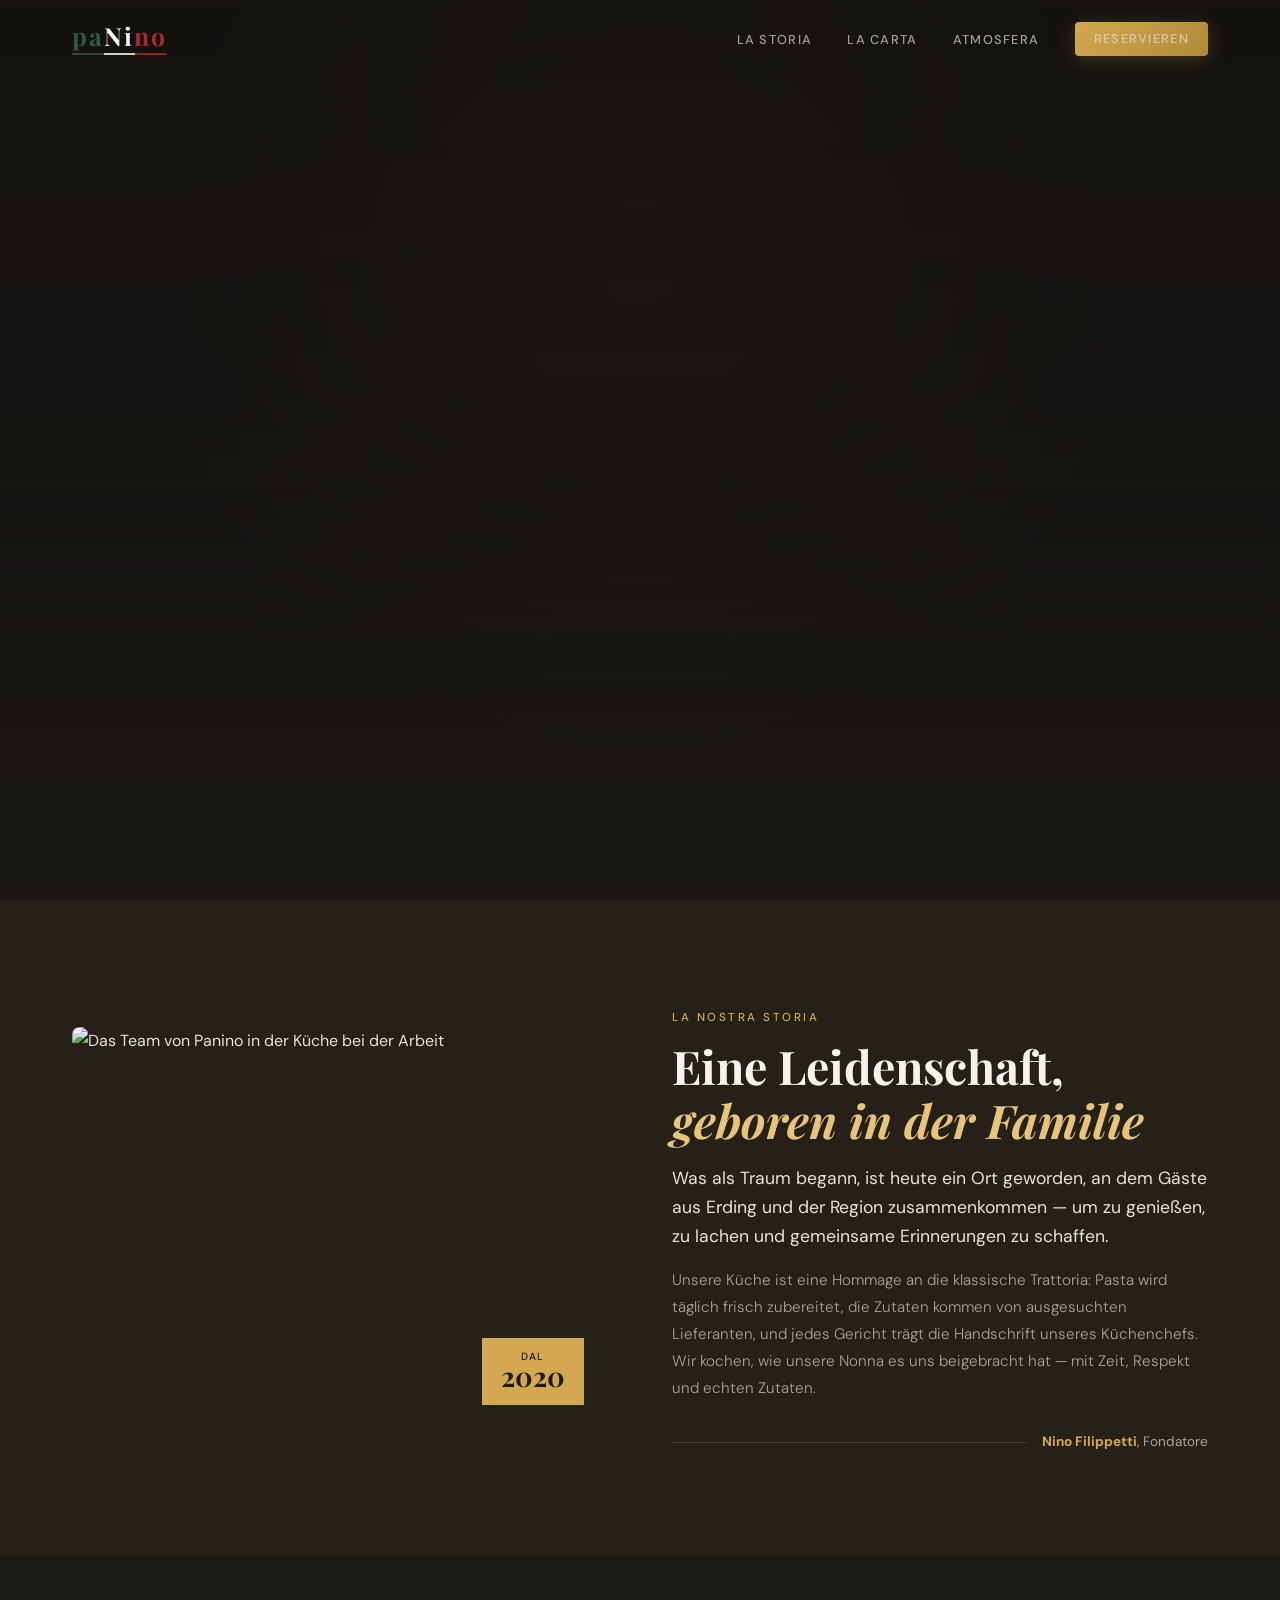
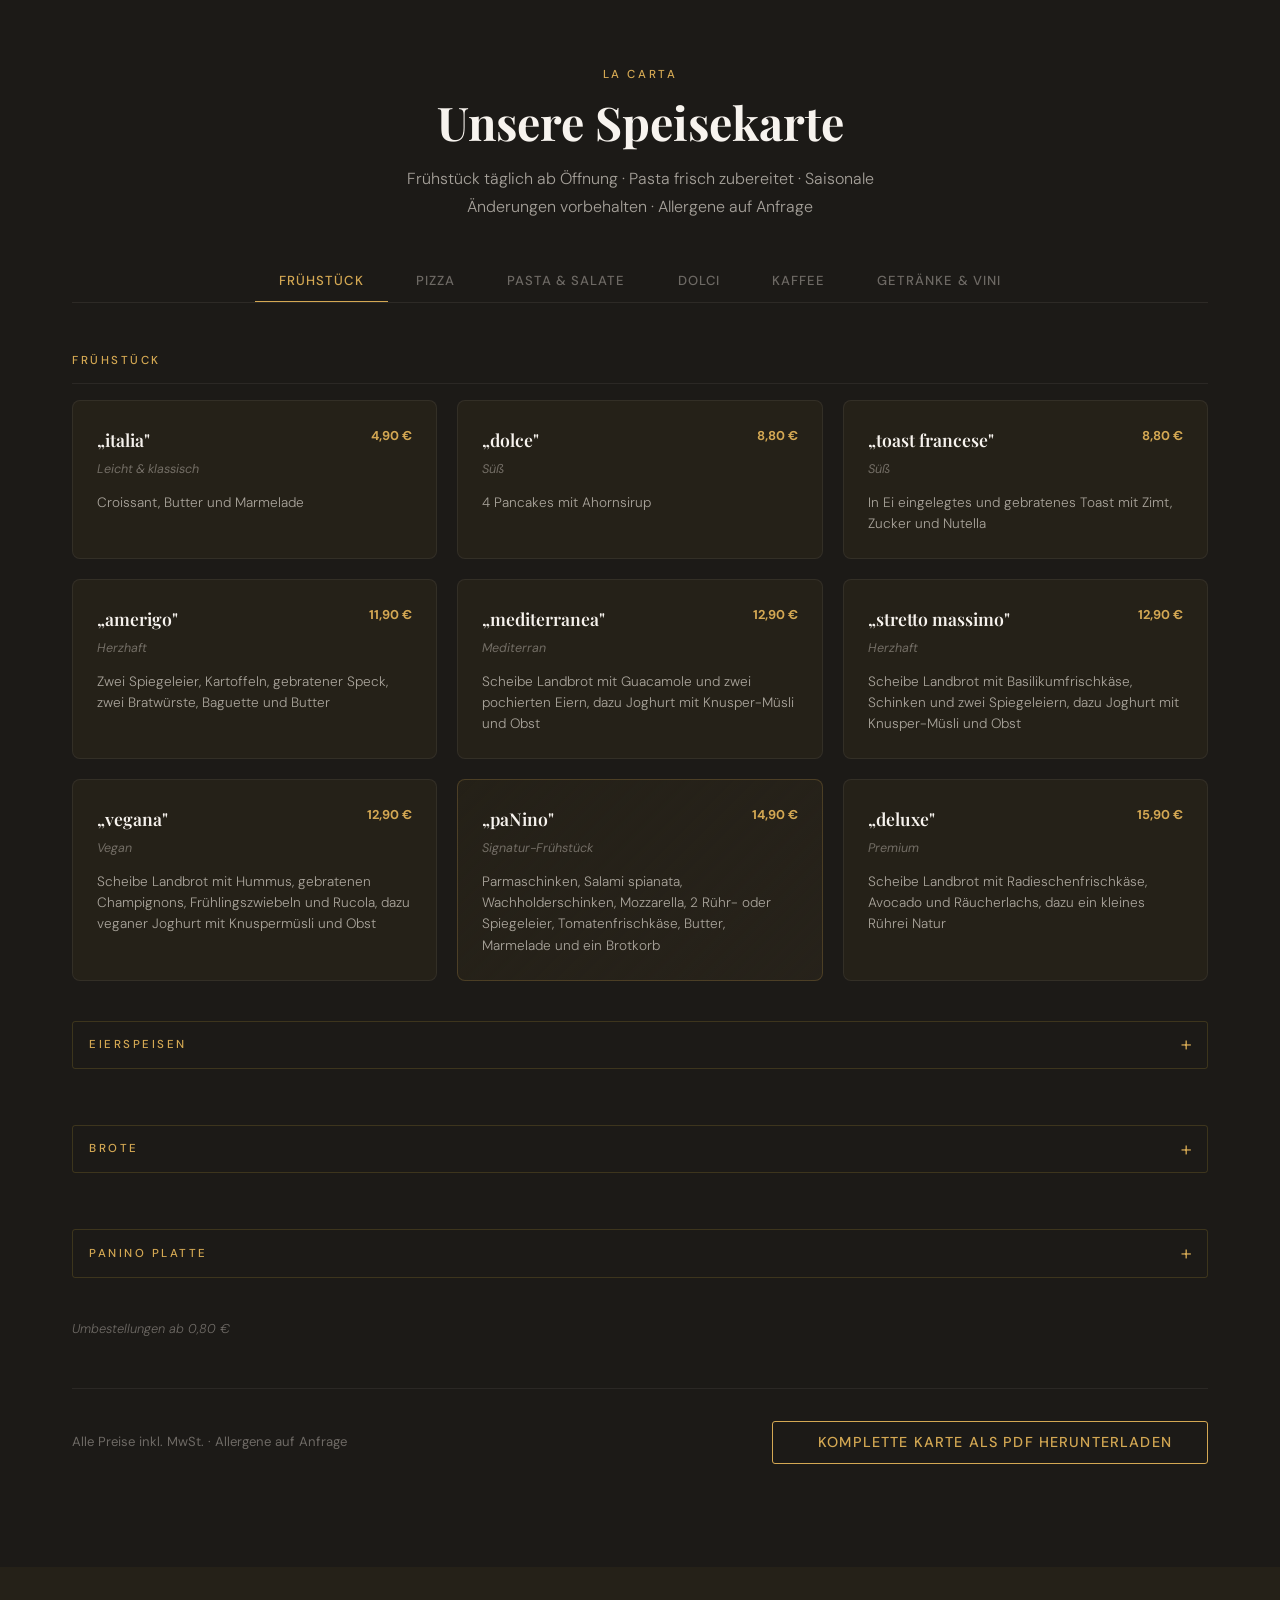
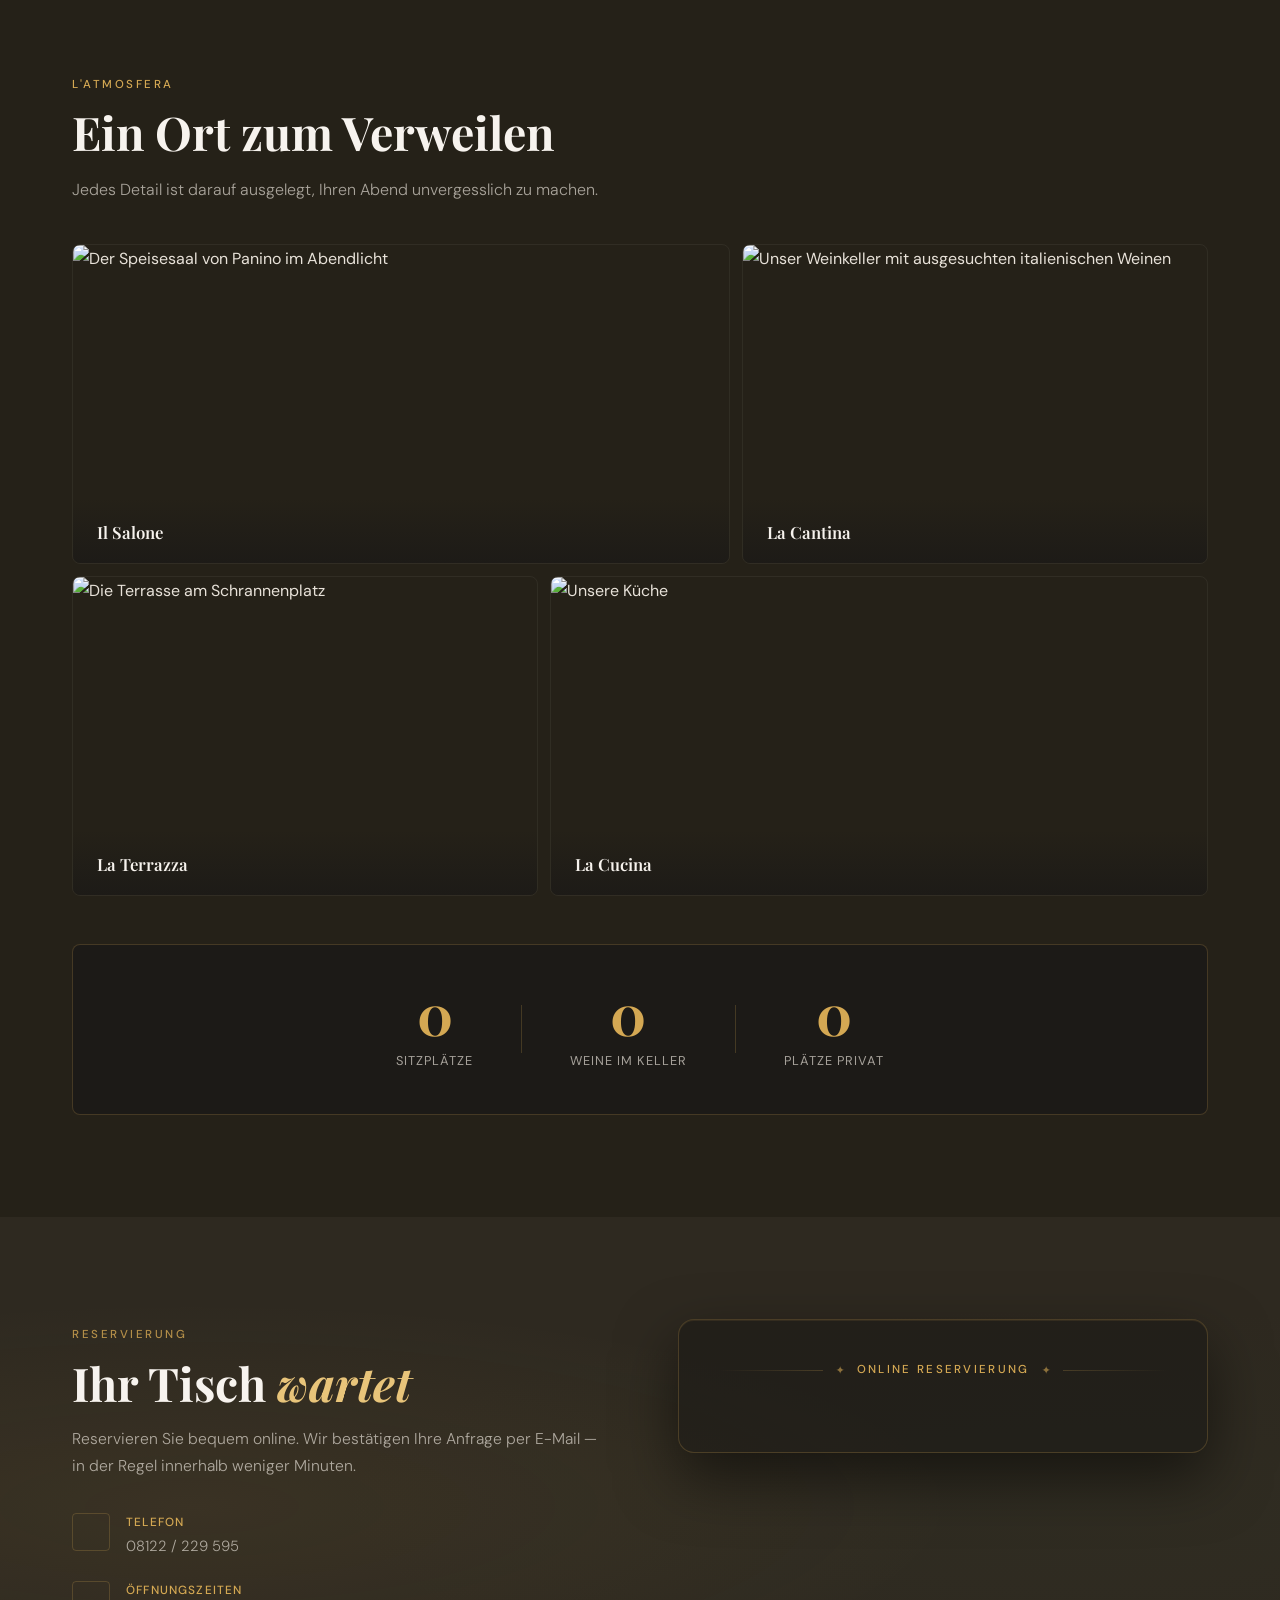
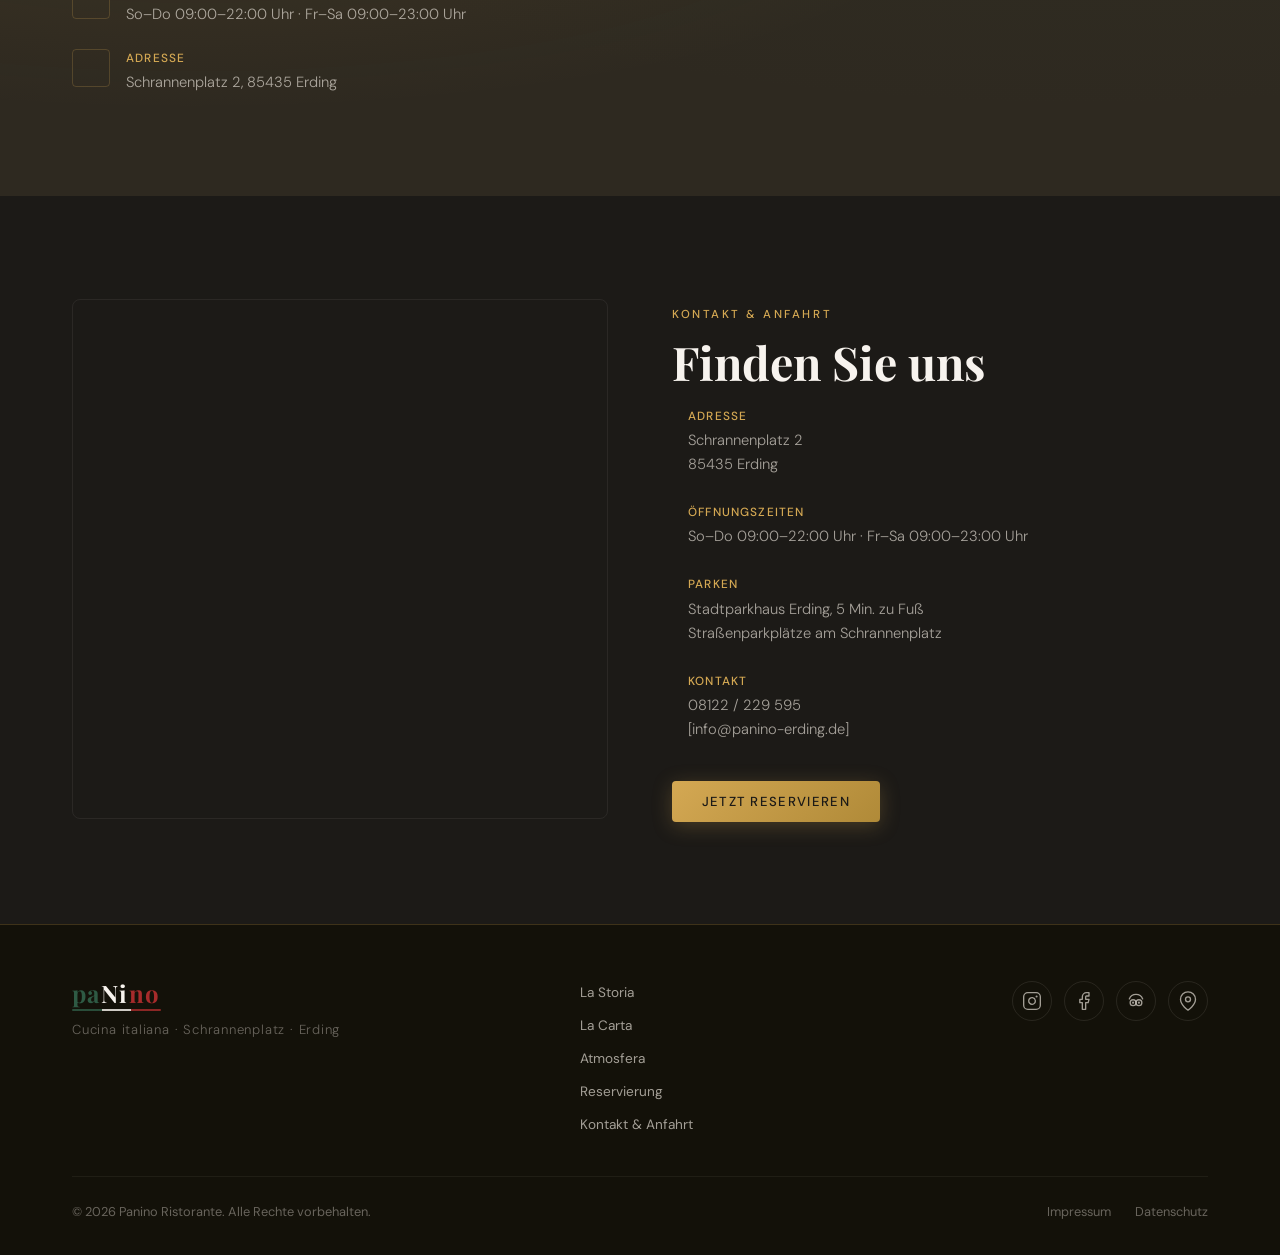
==== commit b95da29a: "edf" ====
--- a/index.html
+++ b/index.html
@@ -843,7 +843,7 @@
       <div class="tab-panel" id="tab-getraenke" role="tabpanel" hidden>
 
         <div class="menu-subsection">
-          <span class="menu-subsection-title">Weine offen</span>
+          <span class="menu-subsection-title">OFFENE WEINE</span>
         </div>
         <div class="vini-grid">
           <article class="vino-card">
@@ -945,7 +945,7 @@
         </div>
 
         <div class="menu-subsection">
-          <span class="menu-subsection-title">Sprizz-iges</span>
+          <span class="menu-subsection-title">SPRITZIGES</span>
         </div>
         <div class="vini-grid">
           <article class="vino-card">
@@ -1210,7 +1210,7 @@
 
       <div class="carta-footer" data-gsap="fade-up">
         <p>Alle Preise inkl. MwSt. &middot; Allergene auf Anfrage</p>
-        <a href="#" class="btn btn-pdf-download">
+        <a href="Speisekarte.pdf" download="Panino-Speisekarte.pdf" class="btn btn-pdf-download">
           <i data-lucide="file-down" aria-hidden="true"></i>
           Komplette Karte als PDF herunterladen
         </a>
@@ -1375,9 +1375,7 @@
             <div>
               <strong>Öffnungszeiten</strong>
               <p>
-                Di–Sa: 11:30–14:30 · 17:30–22:30 Uhr<br>
-                Sonntag: 12:00–15:00 Uhr<br>
-                Montag: Ruhetag
+                So–Do 09:00–22:00 Uhr · Fr–Sa 09:00–23:00 Uhr<br>
               </p>
             </div>
           </div>
--- a/css/style.css
+++ b/css/style.css
@@ -62,6 +62,7 @@
 
 html {
   scroll-behavior: smooth;
+  scroll-padding-top: 5rem;
   font-size: 16px;
   -webkit-text-size-adjust: 100%;
   overflow-x: hidden;
@@ -251,7 +252,8 @@
   z-index: 900;
   padding-block: 1.4rem;
   background: transparent;
-  transition: background var(--t-slow), padding var(--t), box-shadow var(--t);
+  /* Schnell zurück zu transparent (fade-out), damit kein brauner Balken hängt */
+  transition: background 0.15s ease, box-shadow 0.15s ease;
 }
 
 .nav.scrolled {
@@ -261,6 +263,8 @@
   padding-block: 0.9rem;
   box-shadow: 0 4px 24px rgba(0,0,0,0.45);
   border-bottom: 1px solid var(--c-gold-border);
+  /* Langsam einblenden wenn nach unten gescrollt wird */
+  transition: background var(--t-slow), box-shadow var(--t);
 }
 
 .nav-inner {
@@ -1195,6 +1199,23 @@
   box-shadow:
     var(--shadow-lg),
     inset 0 1px 0 rgba(212,168,83,0.1);
+  display: flex;
+  flex-direction: column;
+  align-items: center;
+}
+
+/* resmio Widget */
+#resmio-panino {
+  width: 100%;
+  display: flex;
+  justify-content: center;
+}
+
+#resmio-panino iframe {
+  width: 100% !important;
+  max-width: 480px;
+  margin: 0 auto;
+  display: block;
 }
 
 .widget-ornament-header {
@@ -1203,6 +1224,7 @@
   justify-content: center;
   gap: 0.75rem;
   margin-bottom: 2rem;
+  width: 100%;
 }
 
 .ornament-line {
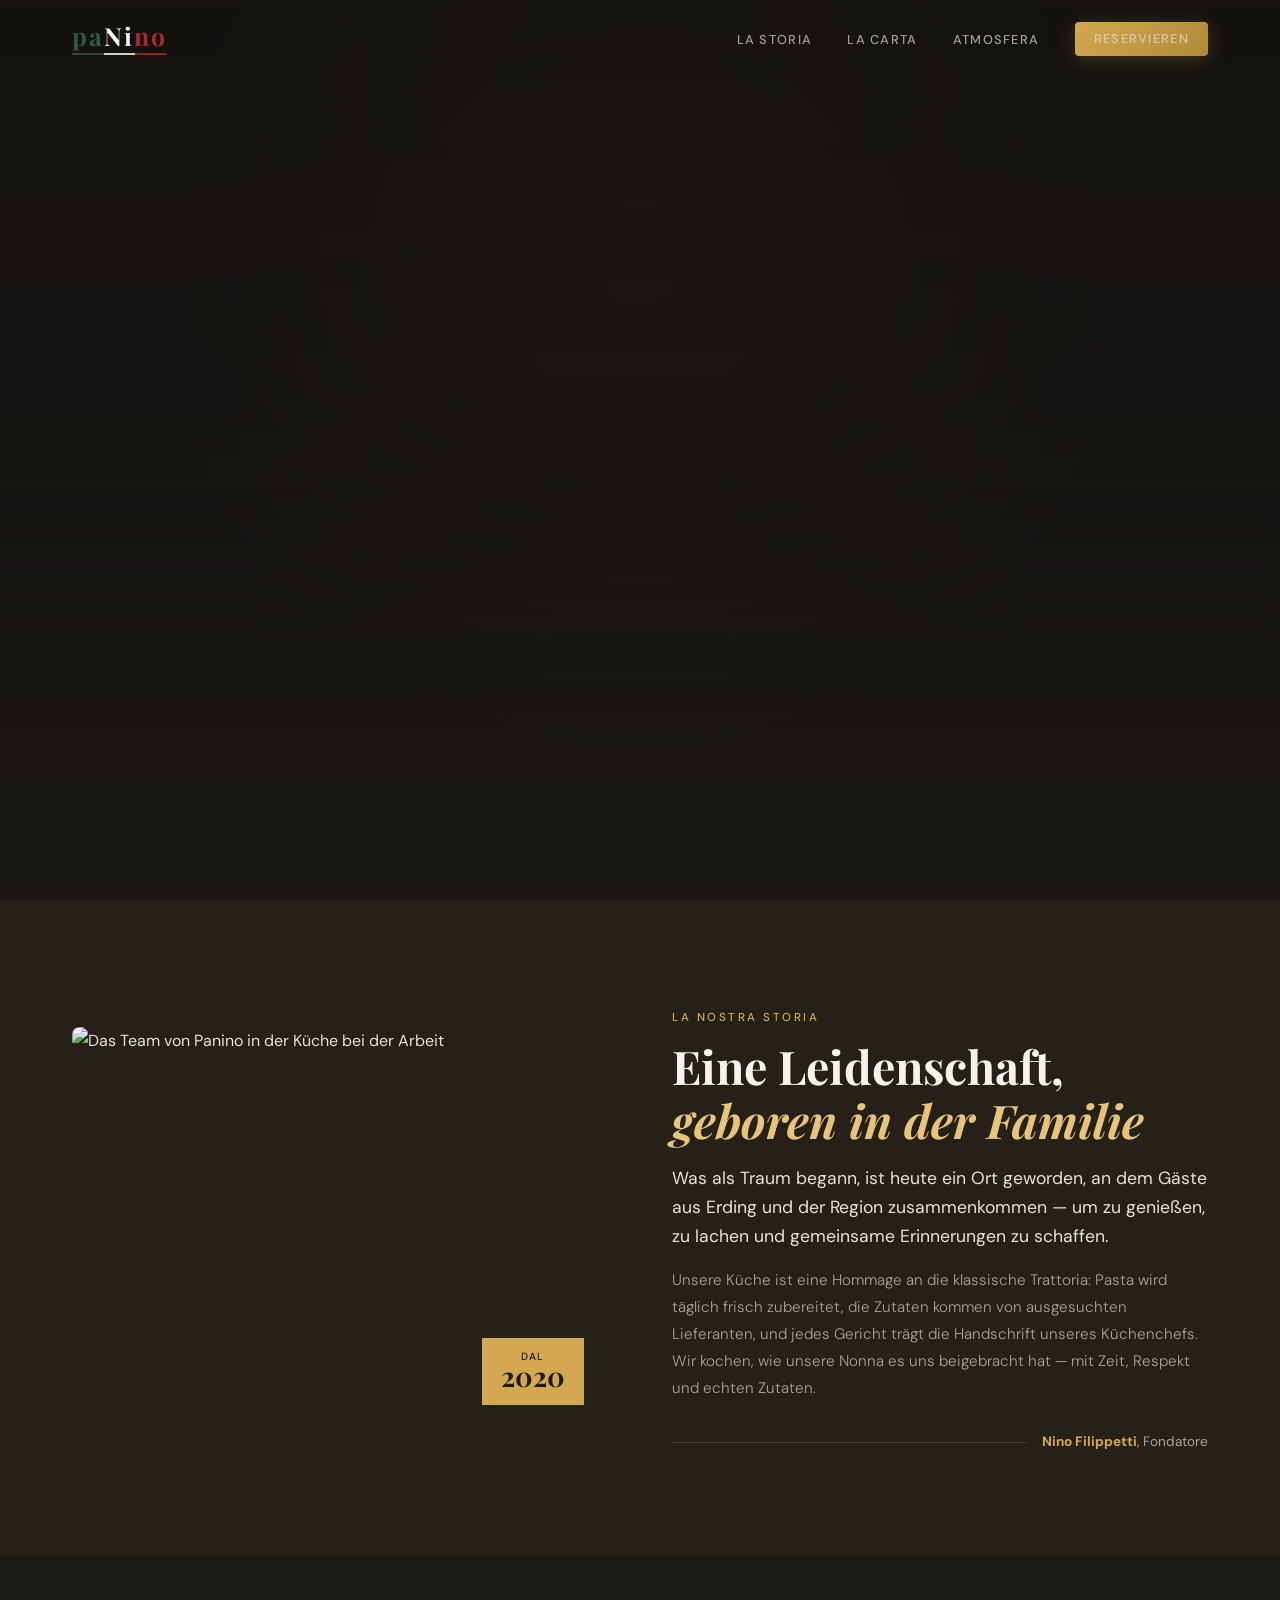
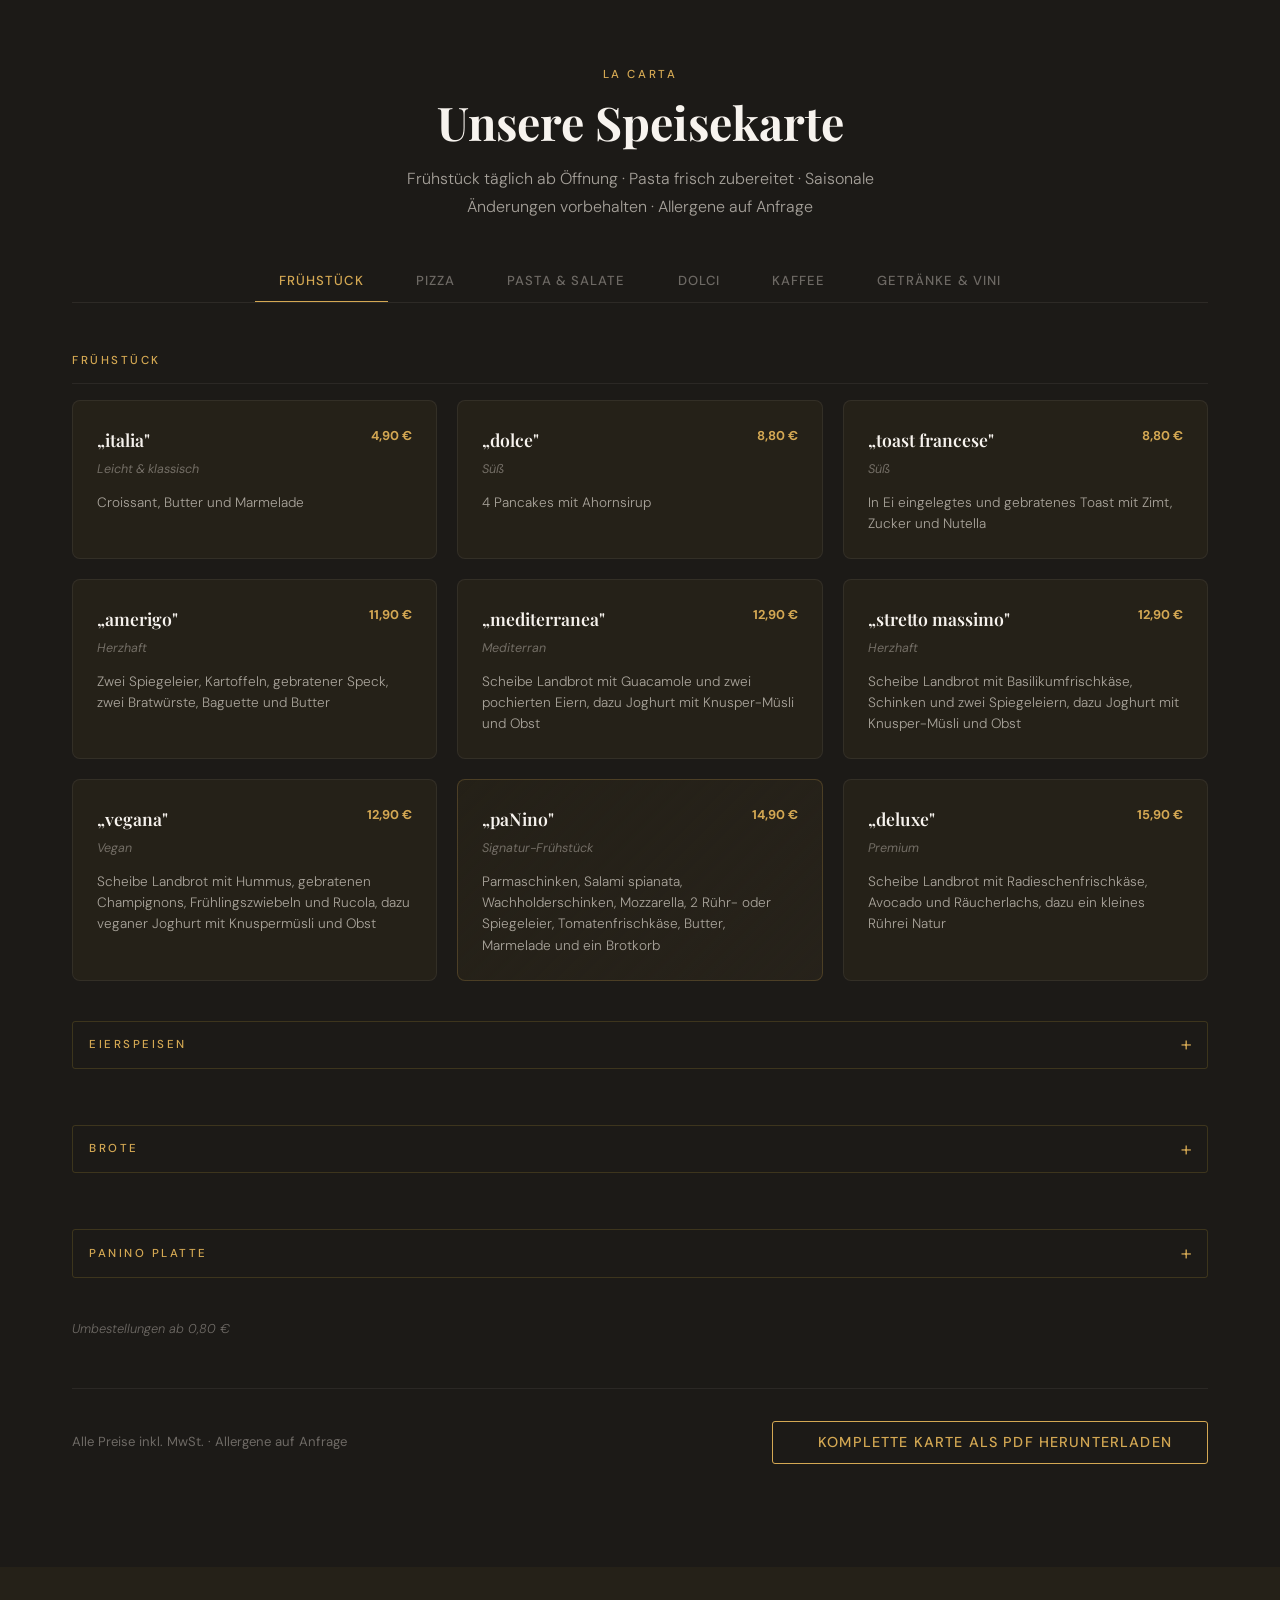
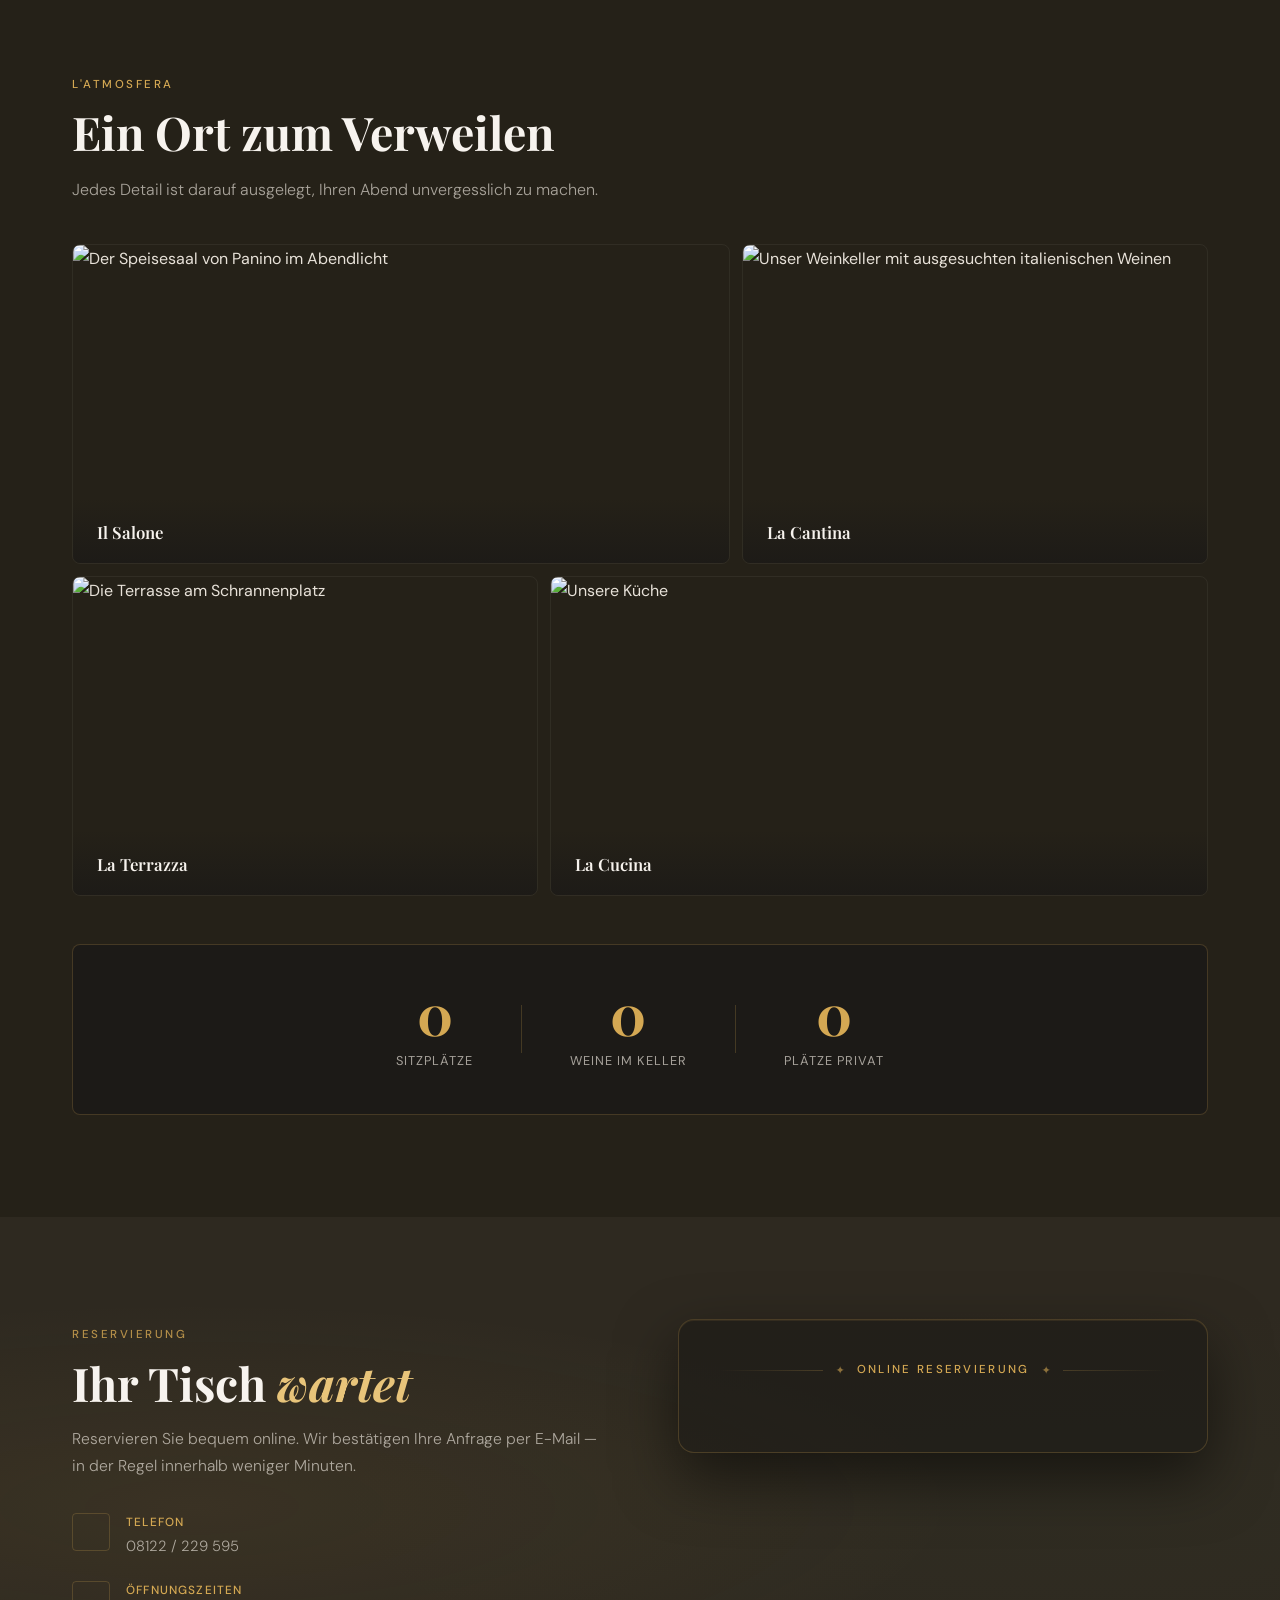
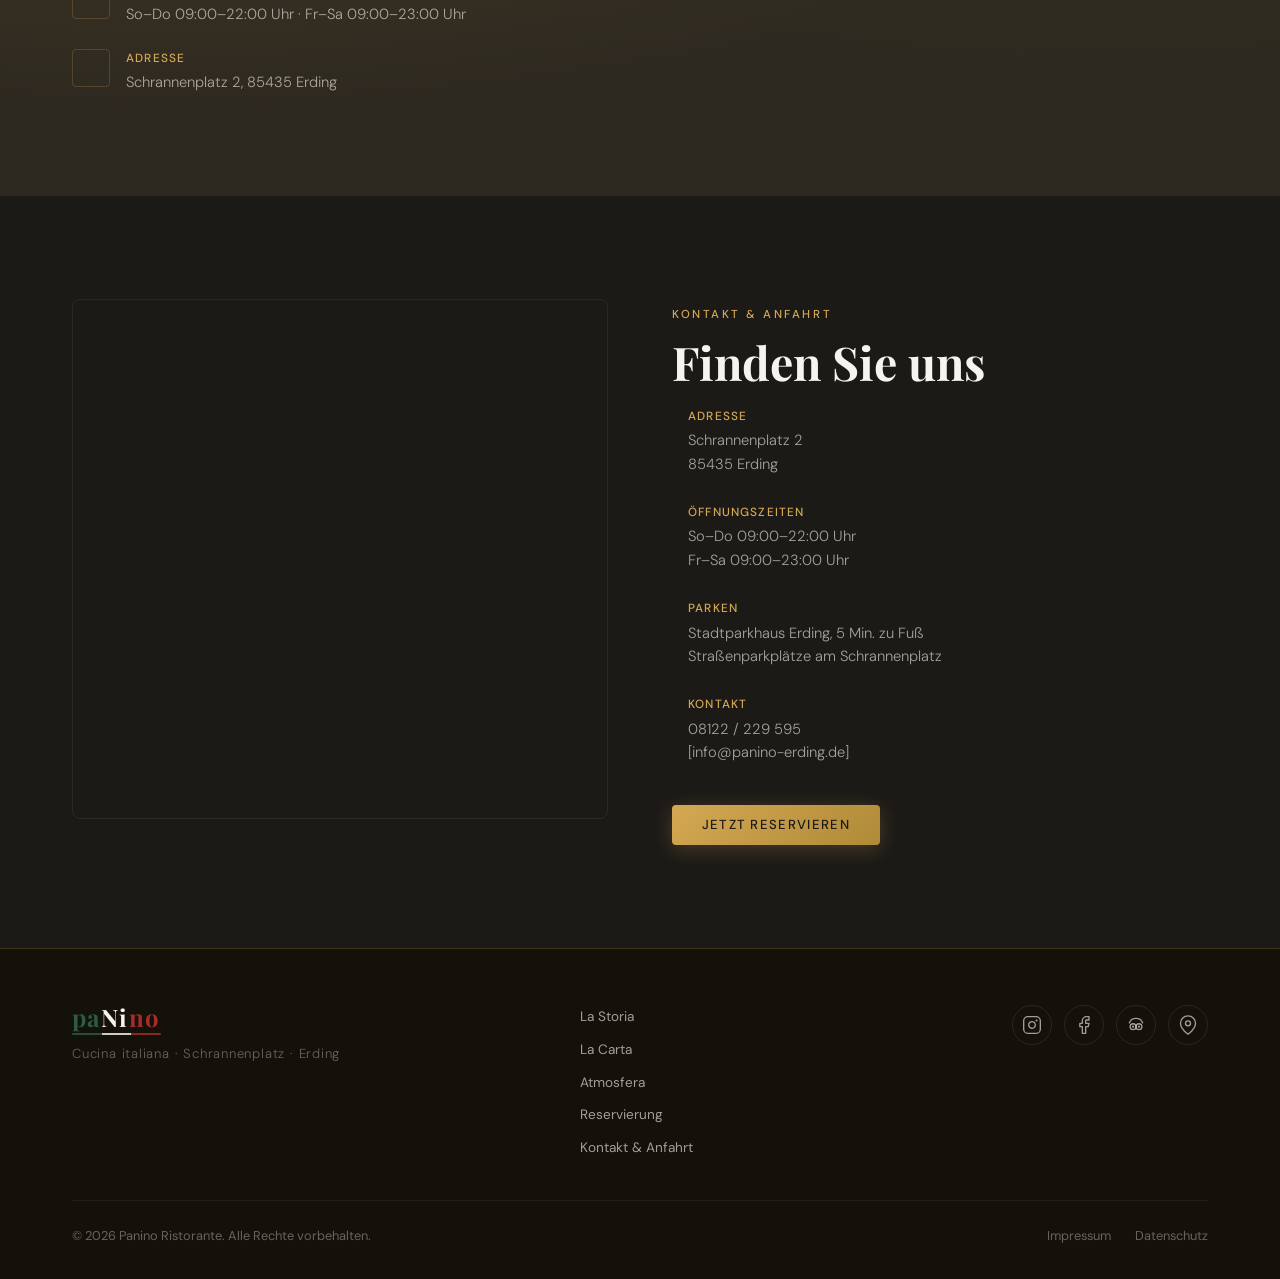
==== commit b2191518: "er" ====
--- a/index.html
+++ b/index.html
@@ -1375,7 +1375,7 @@
             <div>
               <strong>Öffnungszeiten</strong>
               <p>
-                So–Do 09:00–22:00 Uhr · Fr–Sa 09:00–23:00 Uhr<br>
+                So–Do 09:00–22:00 Uhr<br>Fr–Sa 09:00–23:00 Uhr<br>
               </p>
             </div>
           </div>
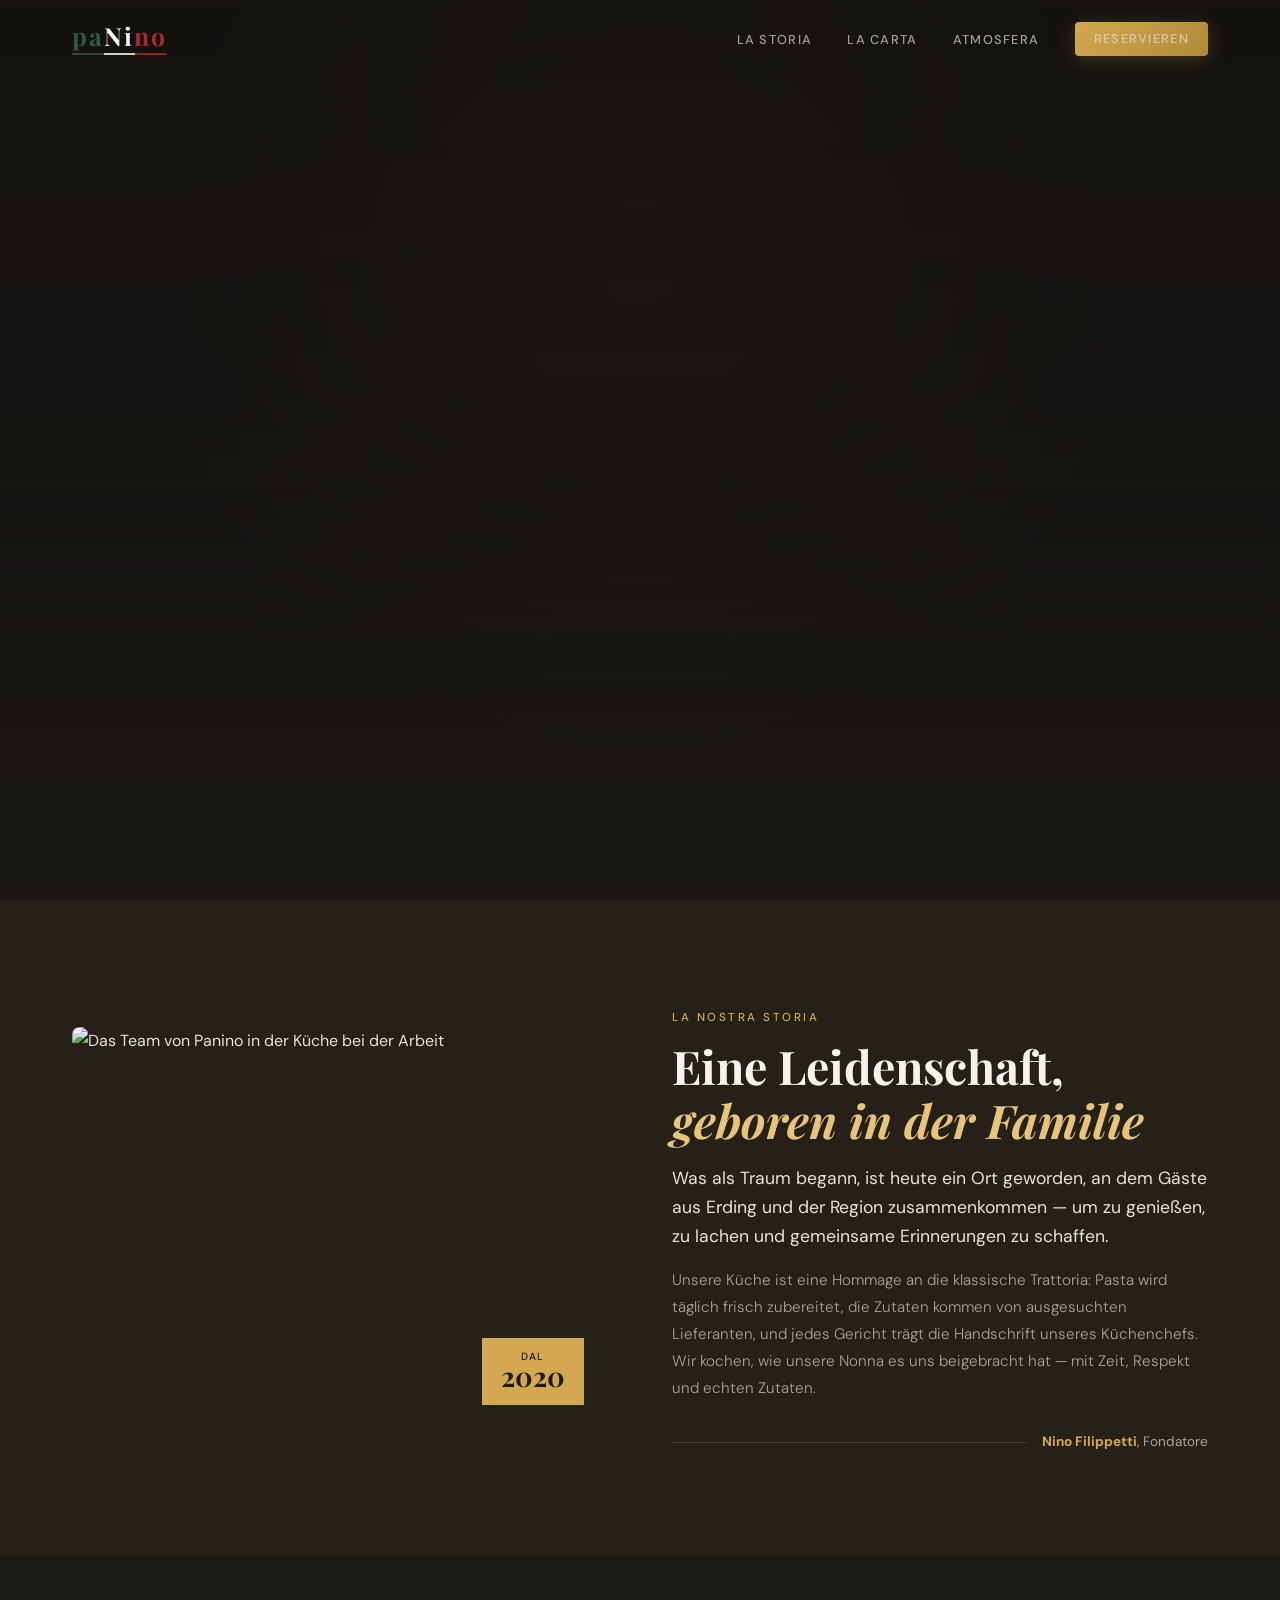
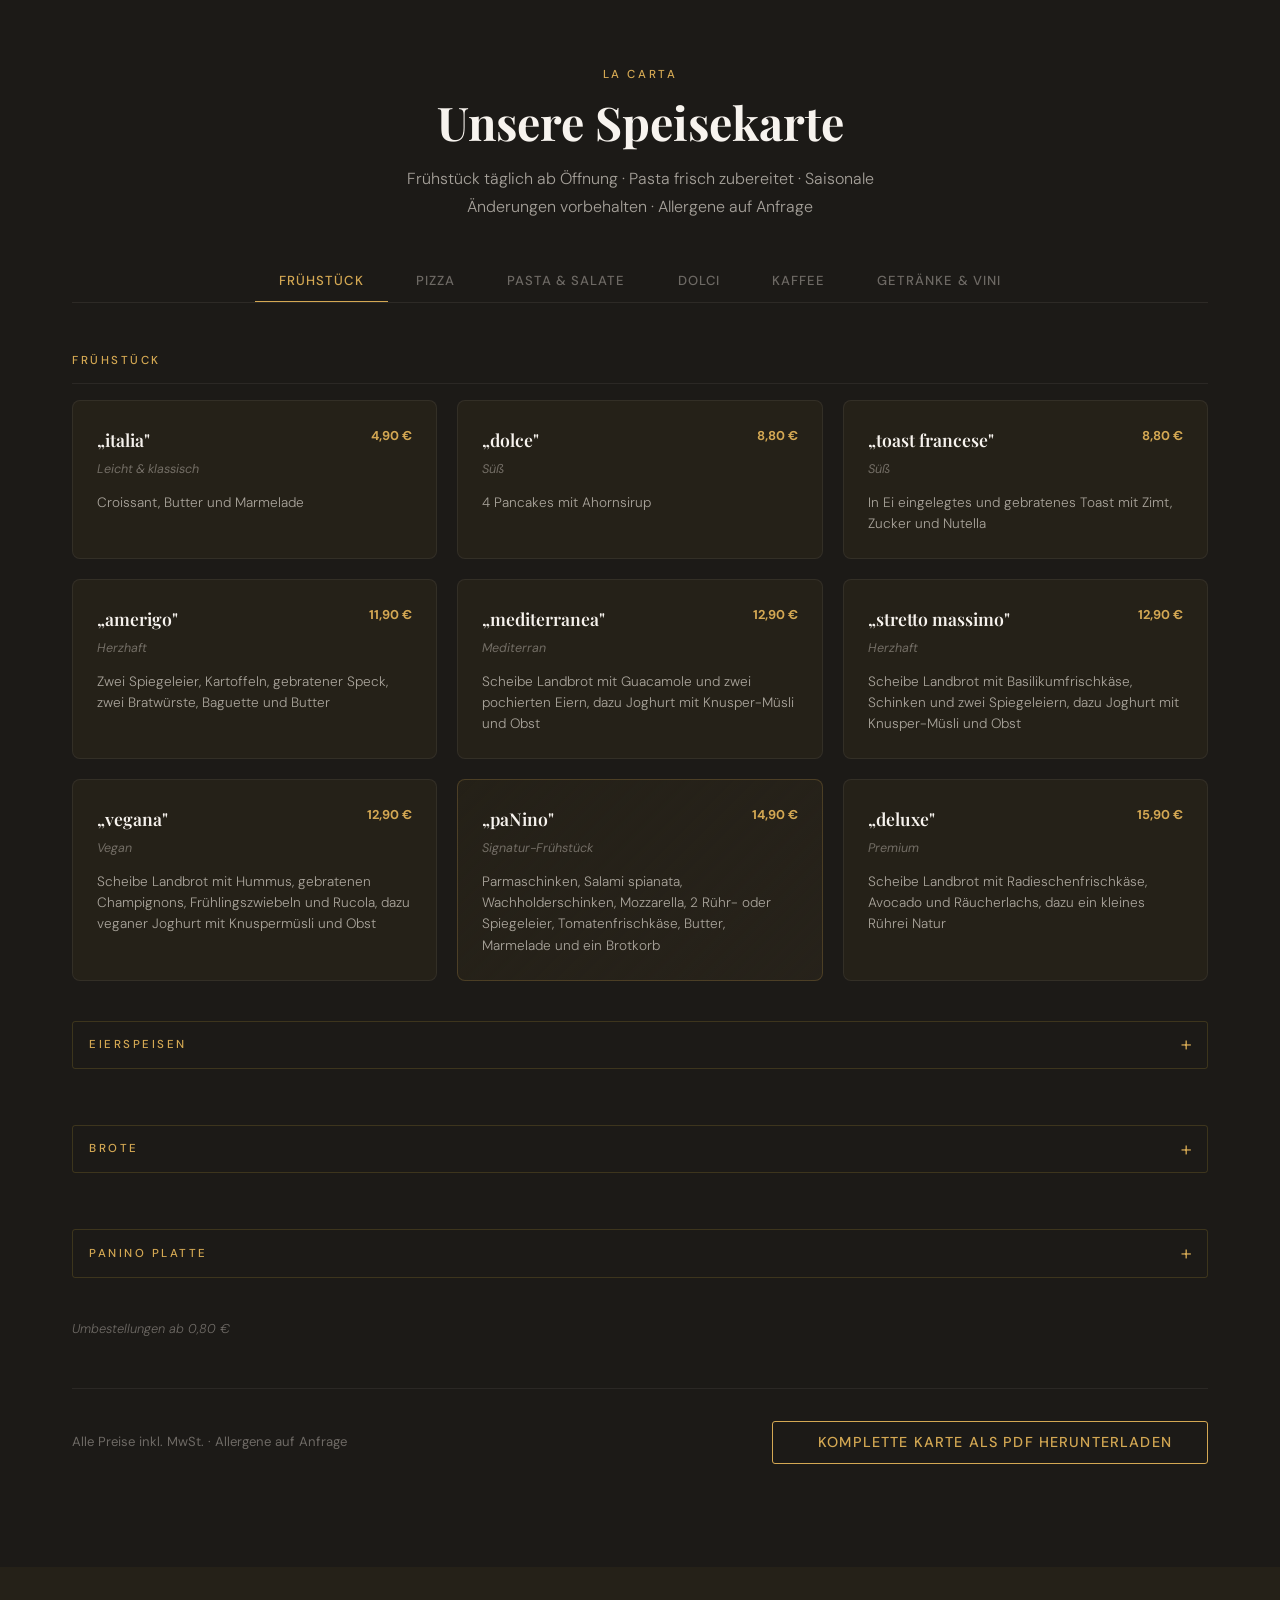
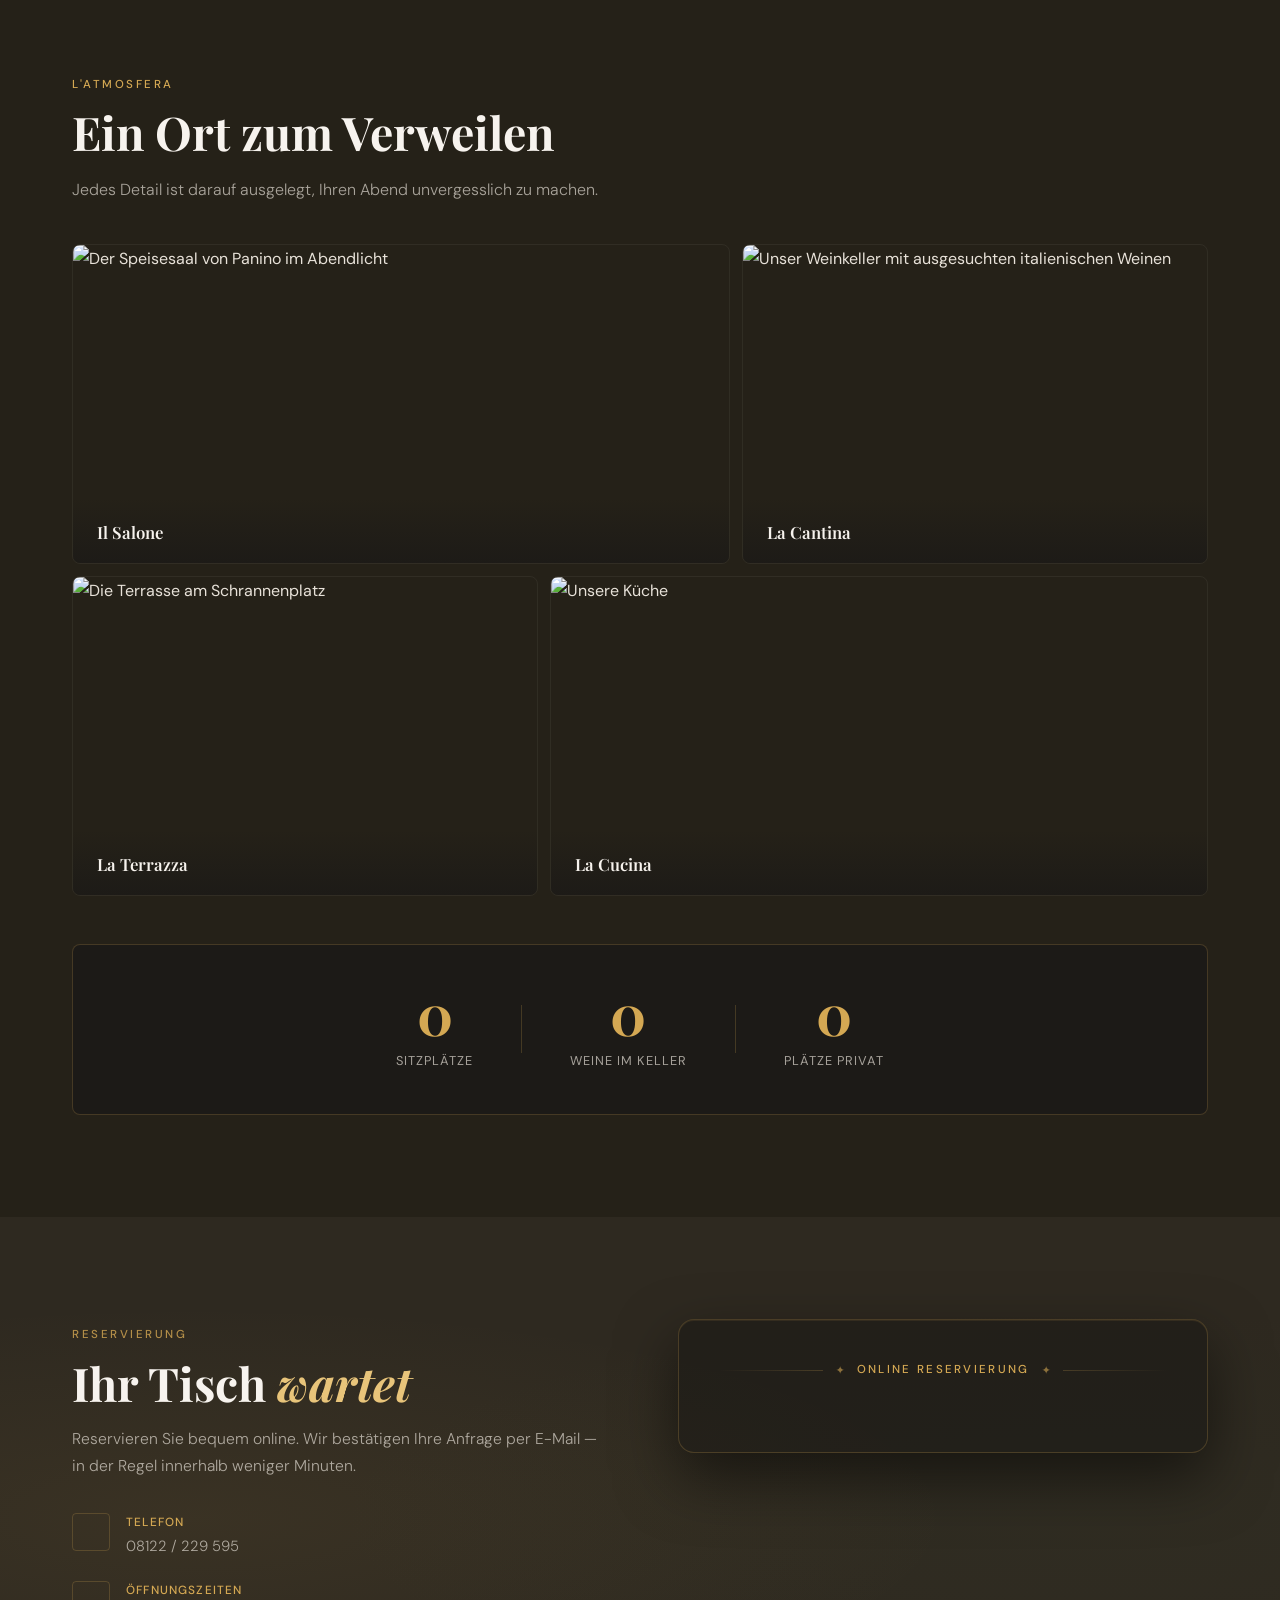
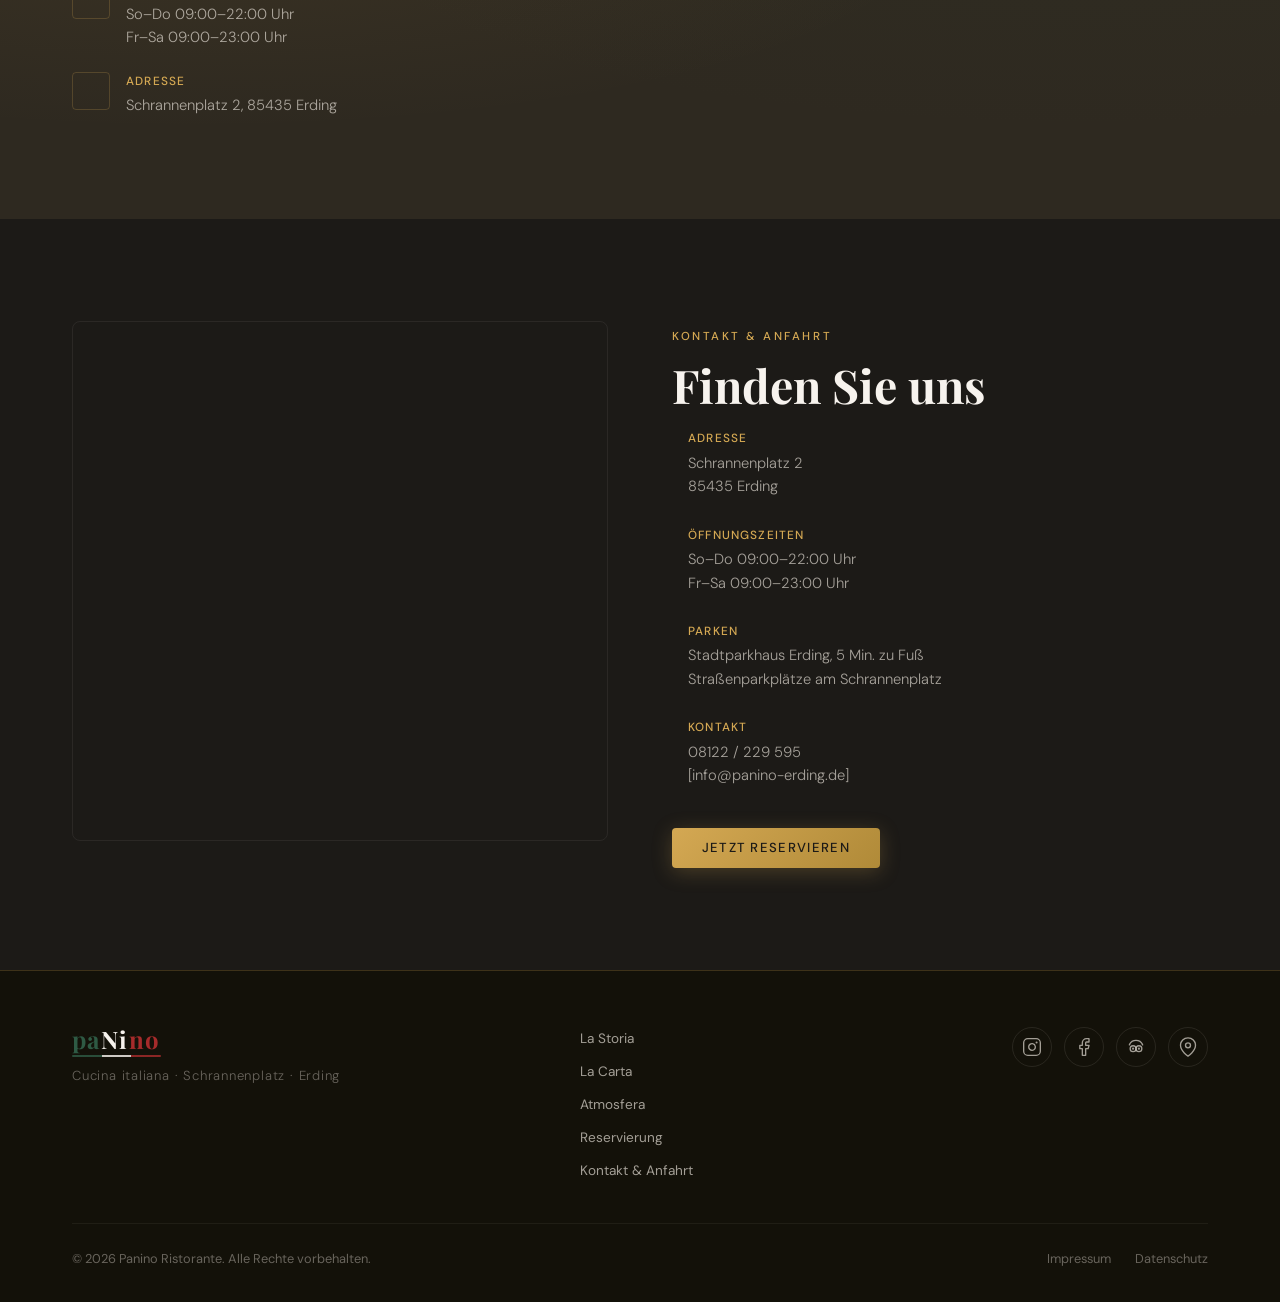
==== commit c0a356a0: "4ewrt" ====
--- a/index.html
+++ b/index.html
@@ -1308,7 +1308,7 @@
             </span>
             <div>
               <strong>Öffnungszeiten</strong>
-              <span>So–Do 09:00–22:00 Uhr &middot; Fr–Sa 09:00–23:00 Uhr</span>
+              <span>So–Do 09:00–22:00 Uhr <br> Fr–Sa 09:00–23:00 Uhr</span>
             </div>
           </li>
           <li>
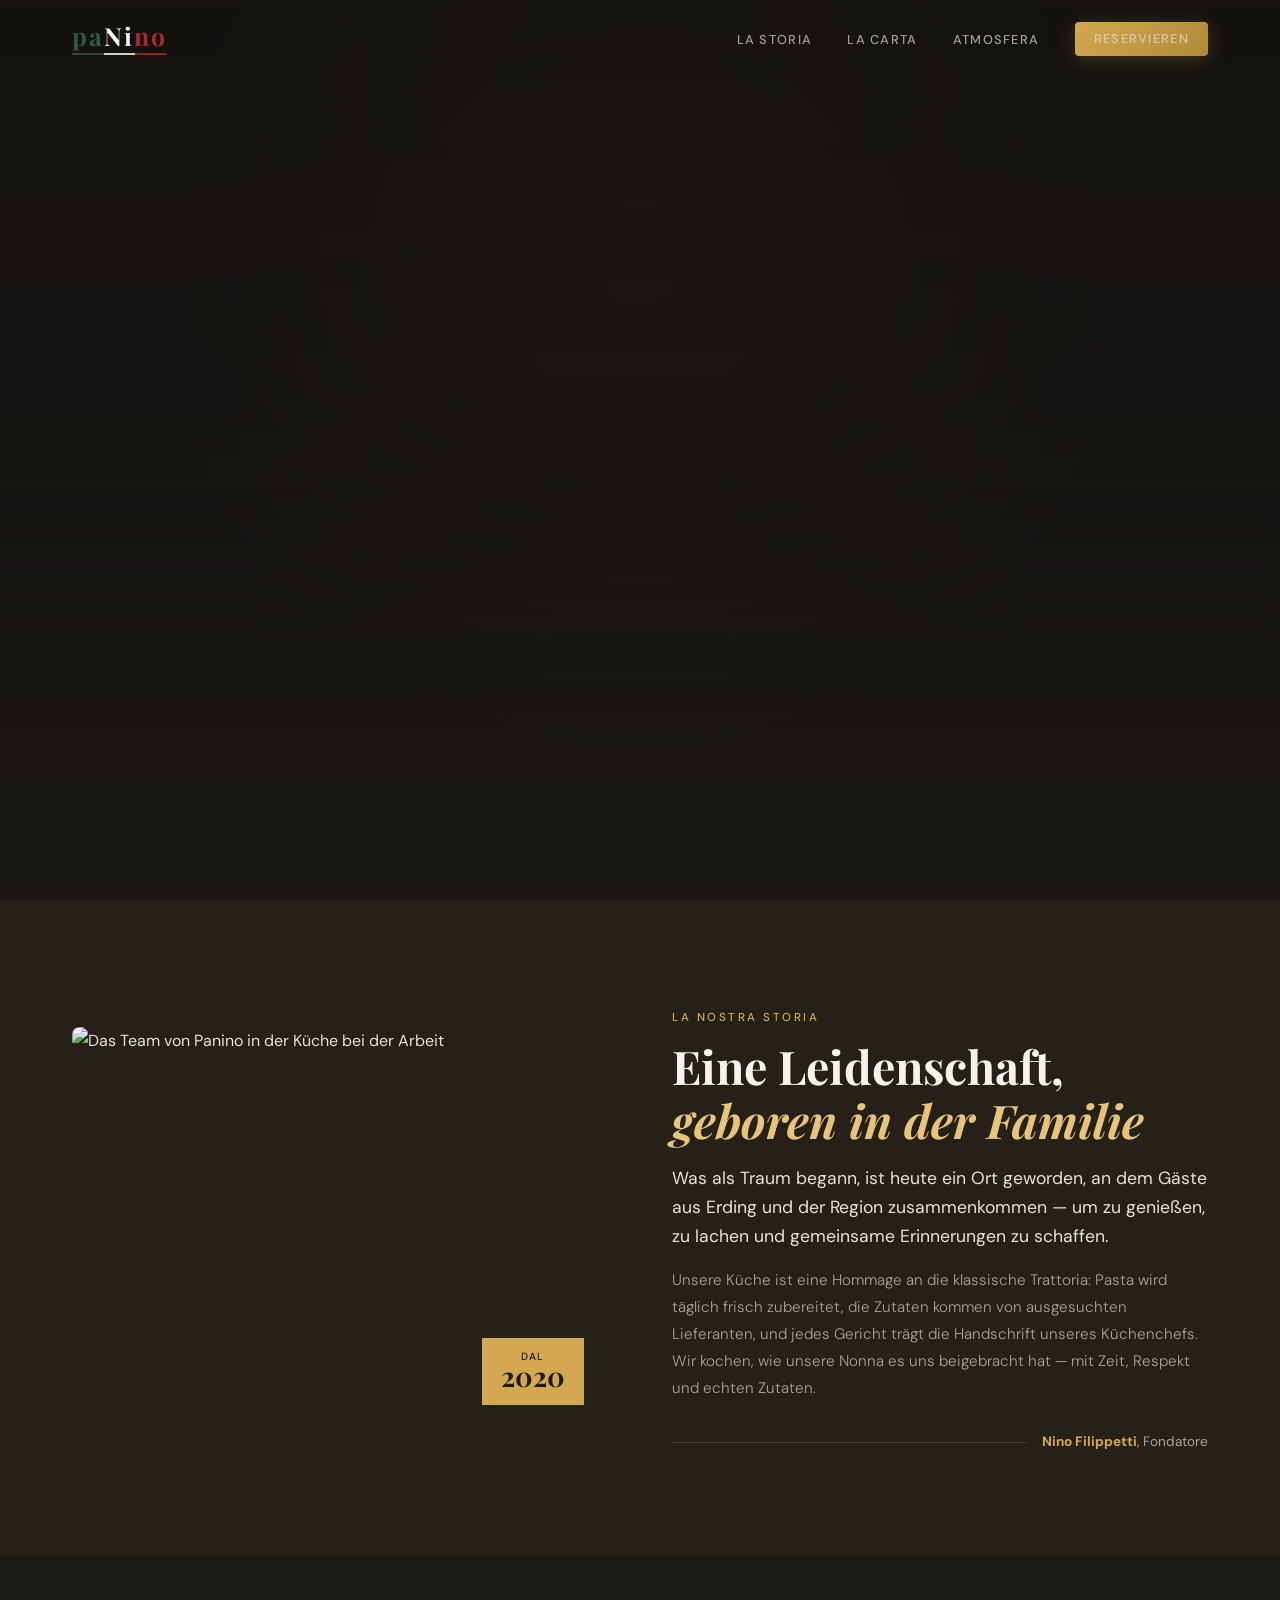
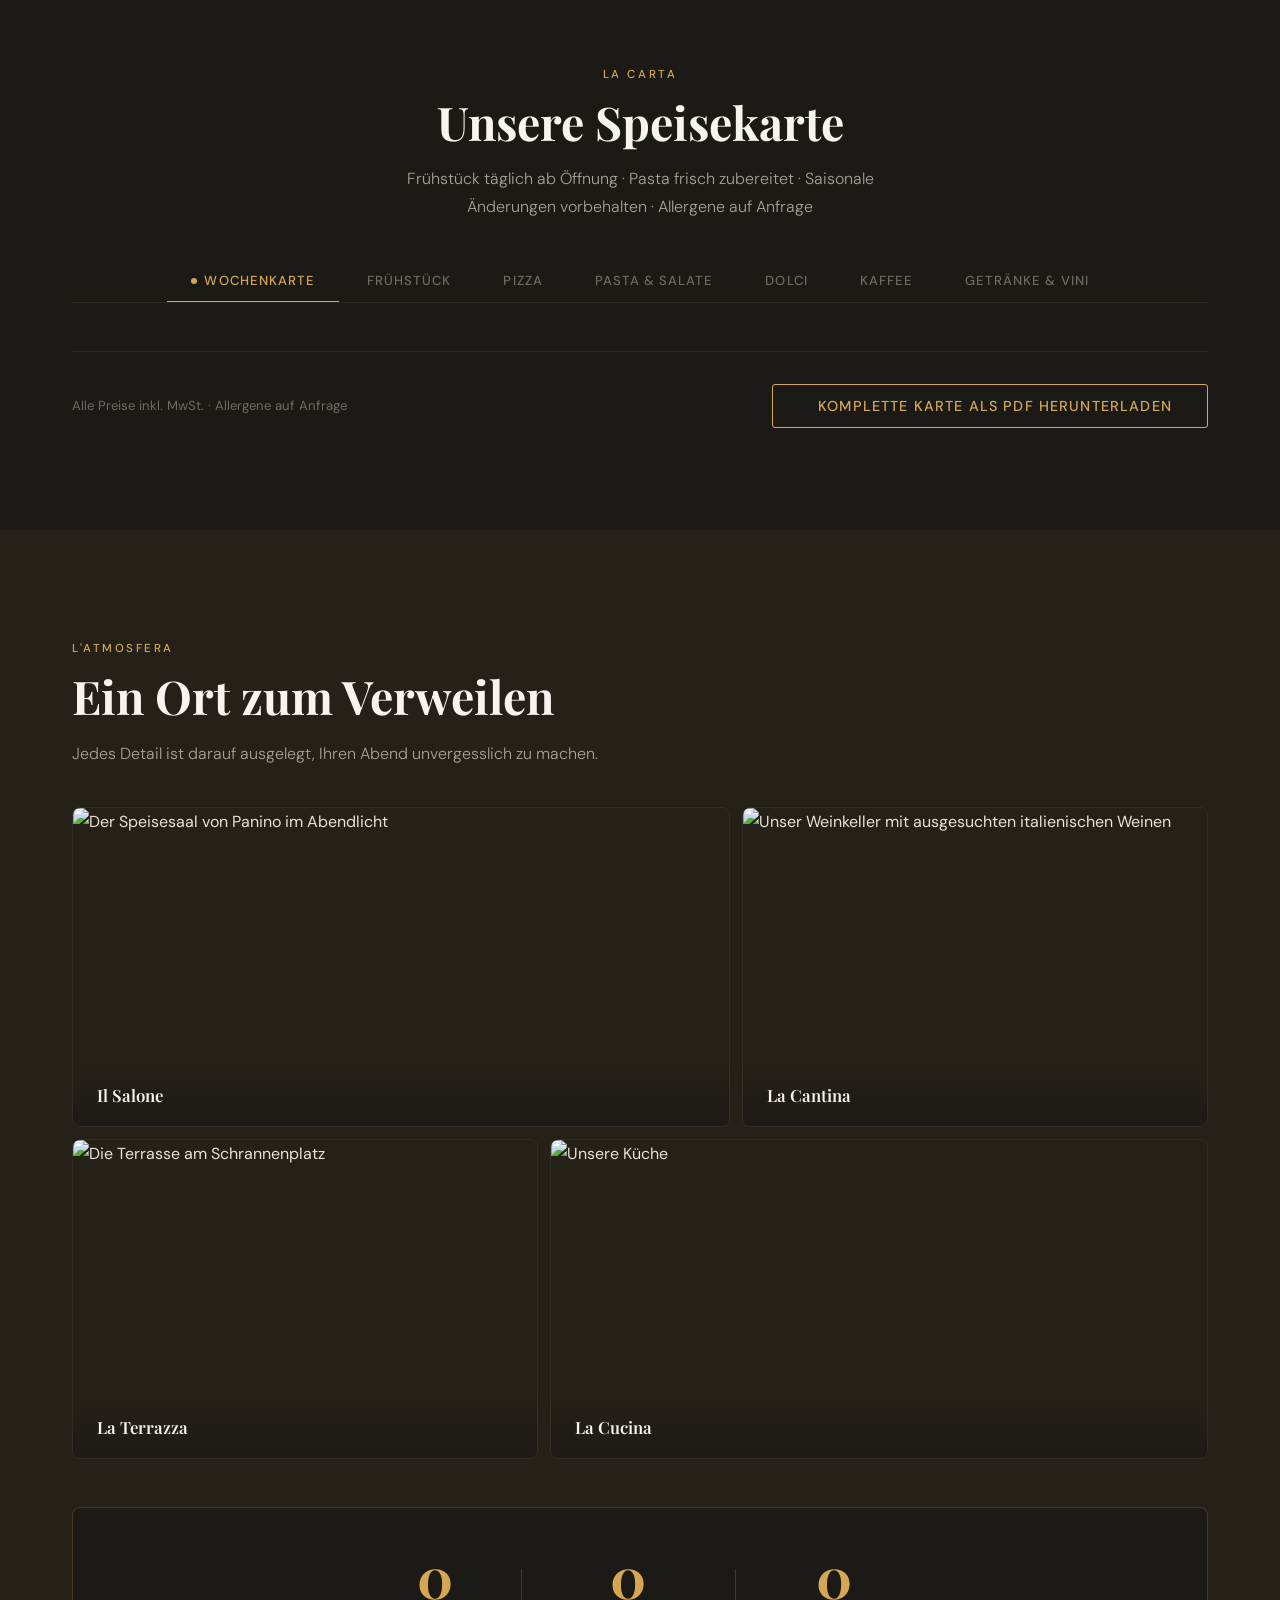
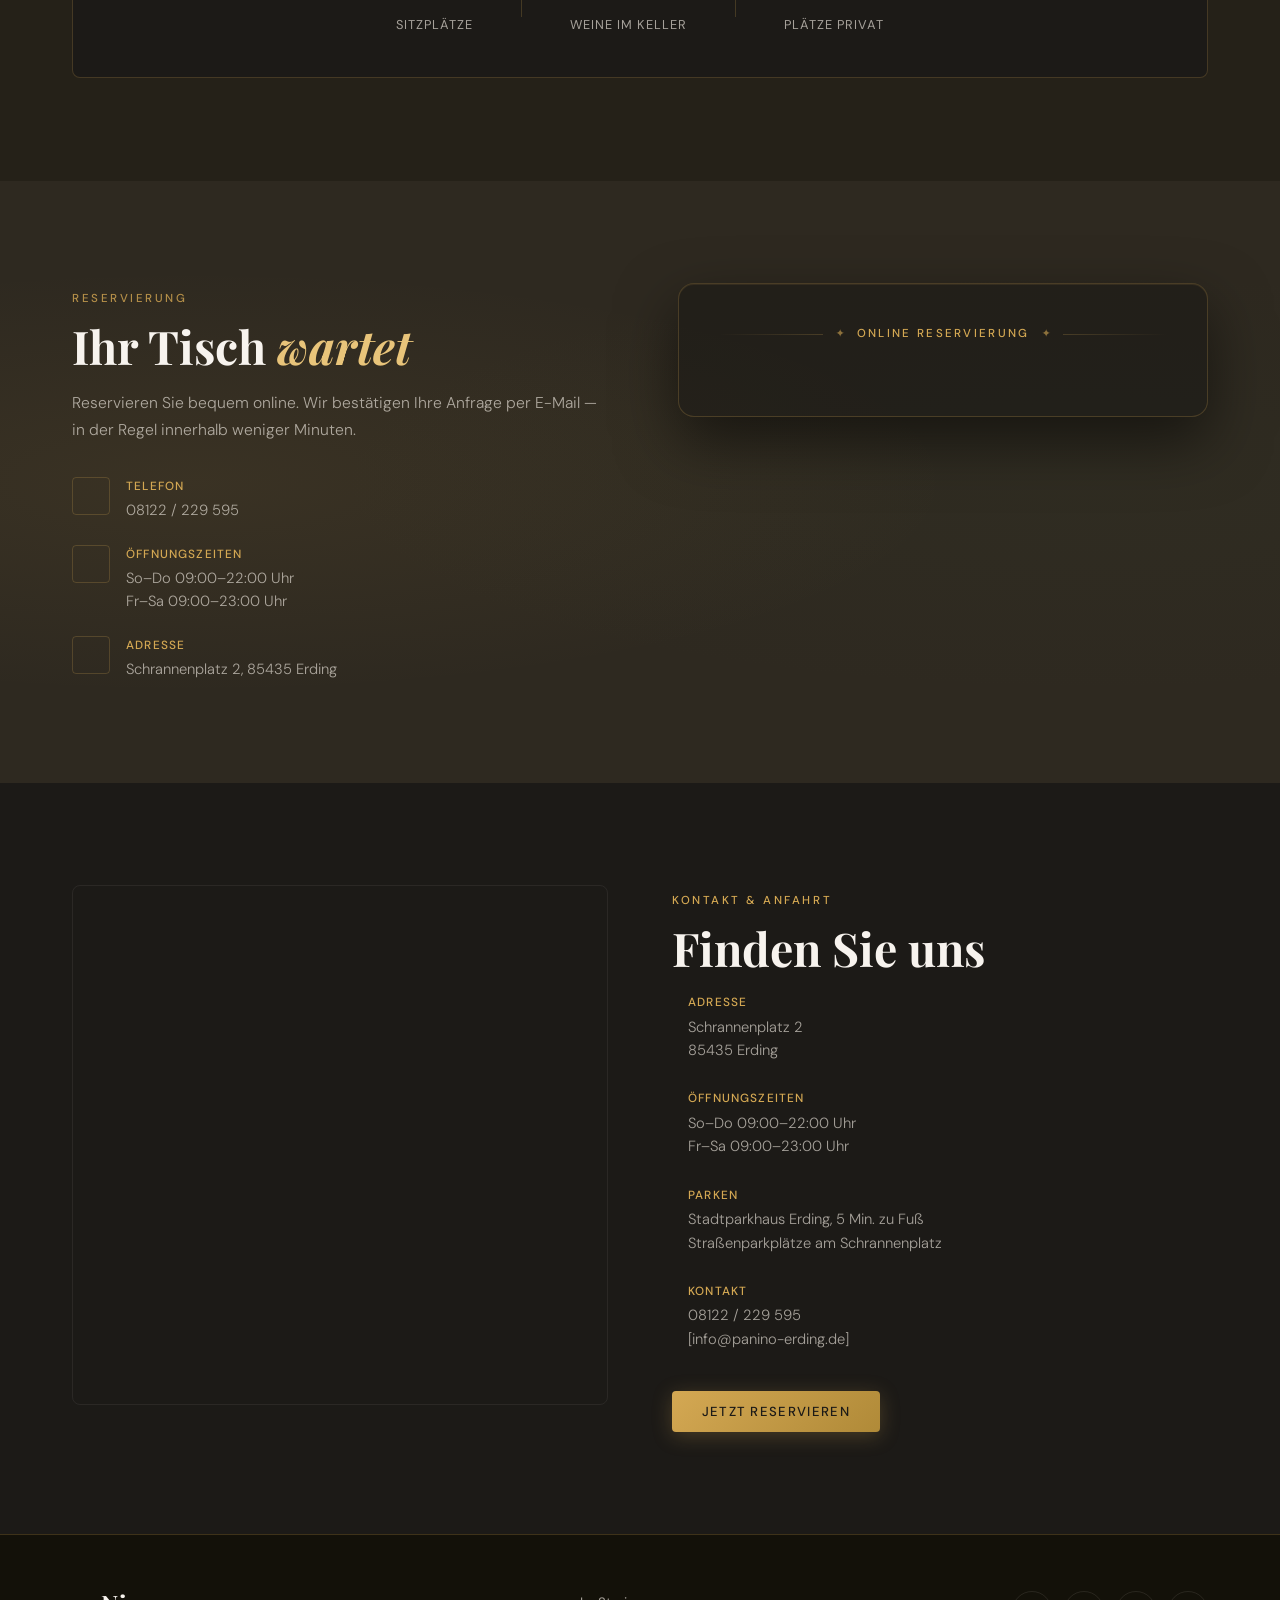
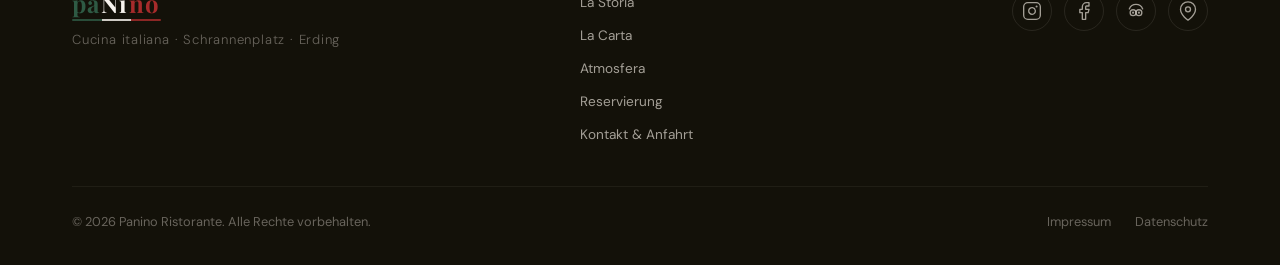
==== commit adcdbe02: "rfdft" ====
--- a/index.html
+++ b/index.html
@@ -150,8 +150,13 @@
 
       <div class="carta-tabs-wrap" data-gsap="fade-up">
         <div class="carta-tabs" role="tablist" aria-label="Speisekarte Kategorien">
-          <button class="tab-btn active" role="tab" type="button"
-                  aria-selected="true" aria-controls="tab-fruehstueck" data-tab="fruehstueck">
+          <button class="tab-btn tab-btn--woche active" role="tab" type="button"
+                  aria-selected="true" aria-controls="tab-wochenkarte" data-tab="wochenkarte">
+            <span class="woche-pulse" aria-hidden="true"></span>
+            Wochenkarte
+          </button>
+          <button class="tab-btn" role="tab" type="button"
+                  aria-selected="false" aria-controls="tab-fruehstueck" data-tab="fruehstueck">
             Frühstück
           </button>
           <button class="tab-btn" role="tab" type="button"
@@ -177,8 +182,13 @@
         </div>
       </div>
 
+      <!-- Wochenkarte (dynamisch aus Google Sheets) -->
+      <div class="tab-panel active" id="tab-wochenkarte" role="tabpanel">
+        <div id="wochenkarte-content"></div>
+      </div>
+
       <!-- Frühstück -->
-      <div class="tab-panel active" id="tab-fruehstueck" role="tabpanel">
+      <div class="tab-panel" id="tab-fruehstueck" role="tabpanel" hidden>
 
         <div class="menu-subsection">
           <span class="menu-subsection-title">Frühstück</span>
@@ -1433,7 +1443,7 @@
 
         <div class="footer-social">
           <!-- Instagram -->
-          <a href="#" aria-label="Panino auf Instagram" class="social-link" rel="noopener">
+          <a href="https://www.instagram.com/panino.erding/?hl=de" target="_blank" aria-label="Panino auf Instagram" class="social-link" rel="noopener noreferrer">
             <svg xmlns="http://www.w3.org/2000/svg" width="20" height="20" viewBox="0 0 24 24"
                  fill="none" stroke="currentColor" stroke-width="1.6"
                  stroke-linecap="round" stroke-linejoin="round" aria-hidden="true">
@@ -1451,7 +1461,7 @@
             </svg>
           </a>
           <!-- TripAdvisor (stilisiertes Eulen-Logo: zwei Augen + Bogen) -->
-          <a href="#" aria-label="Panino auf TripAdvisor" class="social-link" rel="noopener">
+          <a href="https://www.tripadvisor.de/Restaurant_Review-g198442-d7136145-Reviews-Pano_Brot_Kaffee-Erding_Upper_Bavaria_Bavaria.html" target="_blank" aria-label="Panino auf TripAdvisor" class="social-link" rel="noopener noreferrer">
             <svg xmlns="http://www.w3.org/2000/svg" width="20" height="20" viewBox="0 0 24 24"
                  fill="none" stroke="currentColor" stroke-width="1.6"
                  stroke-linecap="round" stroke-linejoin="round" aria-hidden="true">
--- a/css/style.css
+++ b/css/style.css
@@ -726,6 +726,105 @@
   to   { opacity: 1; transform: translateY(0);   }
 }
 
+/* ── Wochenkarte Tab-Badge ── */
+.tab-btn--woche {
+  display: inline-flex;
+  align-items: center;
+  gap: 0.45rem;
+}
+
+.woche-pulse {
+  display: inline-block;
+  width: 6px;
+  height: 6px;
+  border-radius: 50%;
+  background: var(--c-gold);
+  flex-shrink: 0;
+  animation: woche-pulse 2.4s ease-in-out infinite;
+}
+
+@keyframes woche-pulse {
+  0%, 100% { opacity: 1;   transform: scale(1); }
+  50%       { opacity: 0.3; transform: scale(0.65); }
+}
+
+/* ── Wochenkarte Loader ── */
+.wk-loader {
+  display: flex;
+  flex-direction: column;
+  align-items: center;
+  justify-content: center;
+  gap: 1.25rem;
+  padding: 5rem 2rem;
+  color: var(--c-text-subtle);
+  font-size: 0.88rem;
+  letter-spacing: 0.06em;
+  text-transform: uppercase;
+}
+
+.wk-spinner {
+  width: 32px;
+  height: 32px;
+  border: 2px solid rgba(212, 168, 83, 0.18);
+  border-top-color: var(--c-gold);
+  border-radius: 50%;
+  animation: wk-spin 0.85s linear infinite;
+}
+
+@keyframes wk-spin {
+  to { transform: rotate(360deg); }
+}
+
+/* ── Wochenkarte Error-Fallback ── */
+.wk-error {
+  display: flex;
+  flex-direction: column;
+  align-items: center;
+  text-align: center;
+  padding: 4rem 2rem;
+  gap: 0.75rem;
+}
+
+.wk-error-ornament {
+  font-size: 1.6rem;
+  color: var(--c-gold);
+  opacity: 0.35;
+  margin-bottom: 0.5rem;
+}
+
+.wk-error h3 {
+  font-family: var(--f-display);
+  font-size: 1.15rem;
+  font-weight: 600;
+  color: var(--c-cream);
+}
+
+.wk-error p {
+  font-size: 0.88rem;
+  color: var(--c-text-subtle);
+  line-height: 1.6;
+  max-width: 400px;
+}
+
+.wk-error a {
+  color: var(--c-gold);
+  text-decoration: none;
+}
+
+.wk-error a:hover {
+  text-decoration: underline;
+}
+
+/* ── Wochenkarte Zeitstempel ── */
+.wk-updated {
+  margin-top: 2rem;
+  font-size: 0.72rem;
+  color: var(--c-text-subtle);
+  letter-spacing: 0.07em;
+  text-align: right;
+  opacity: 0.7;
+}
+
 /* Menu Grid */
 .menu-grid {
   display: grid;
